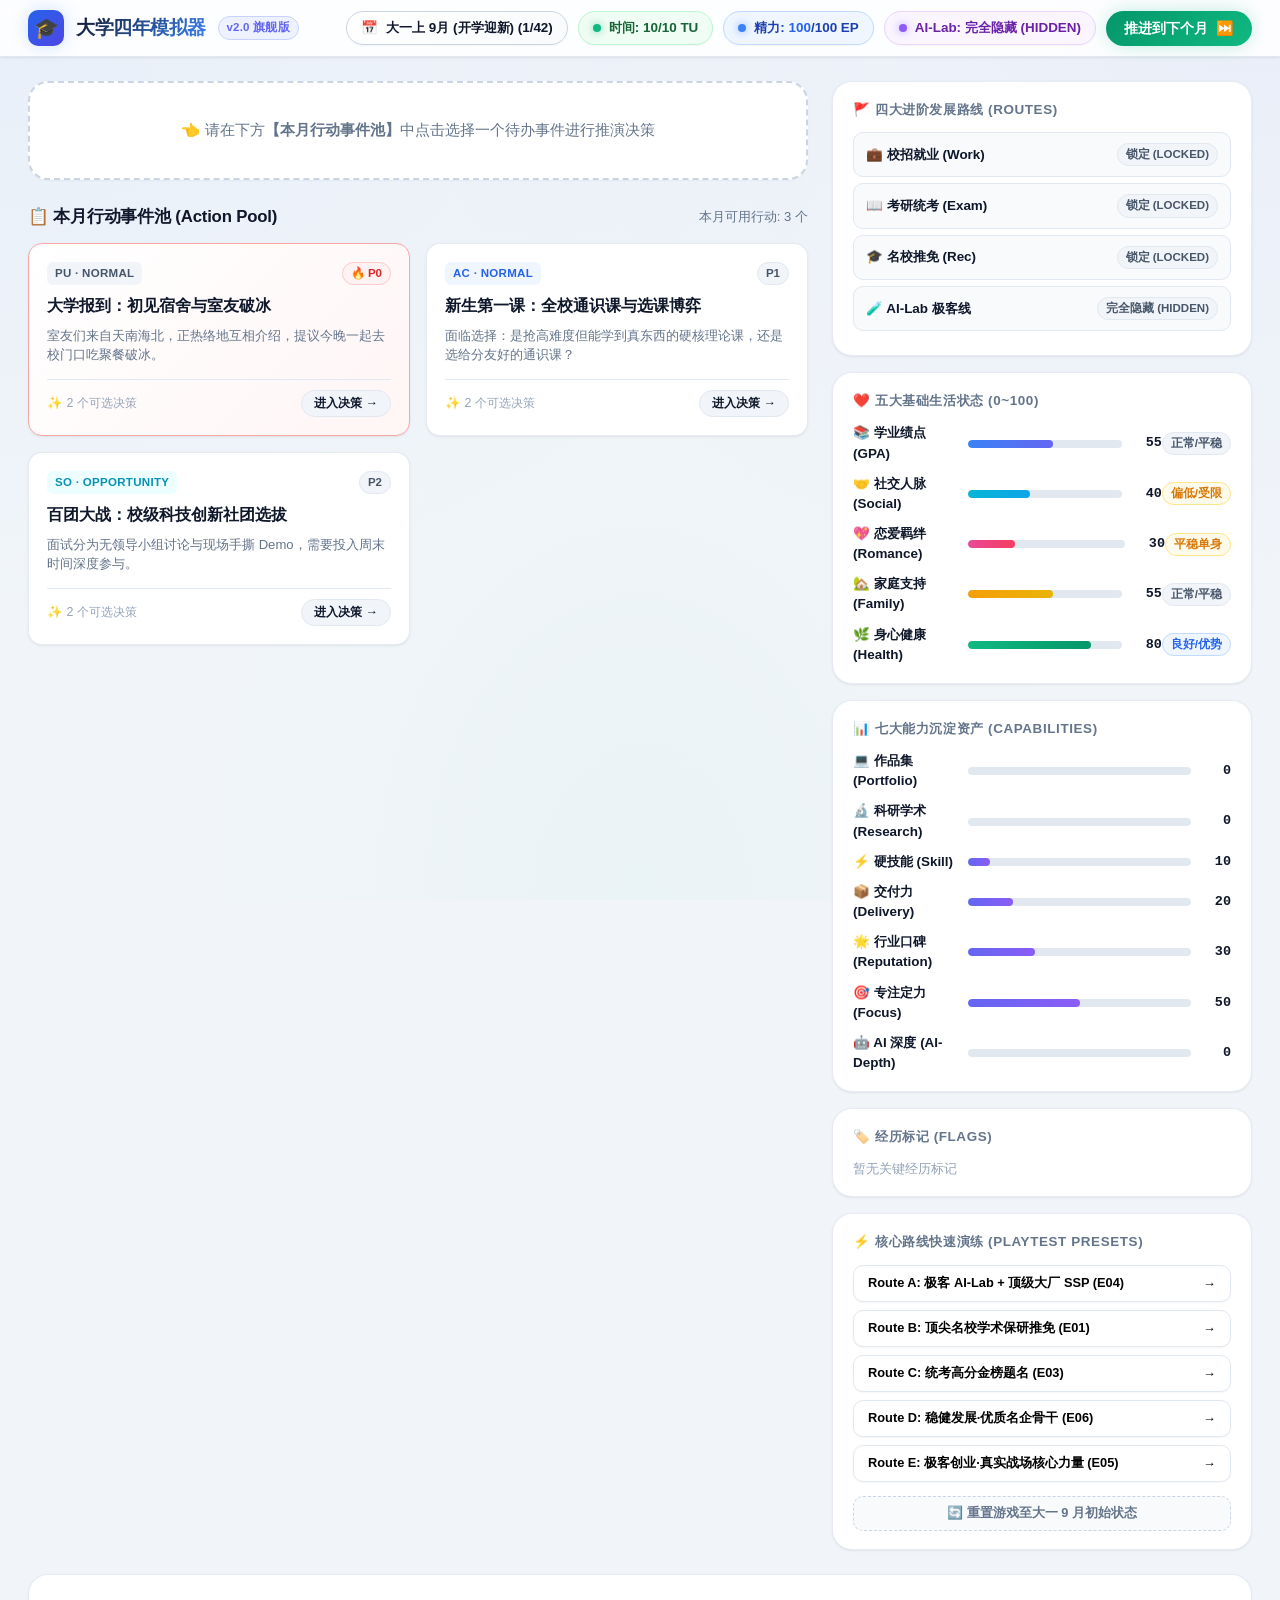
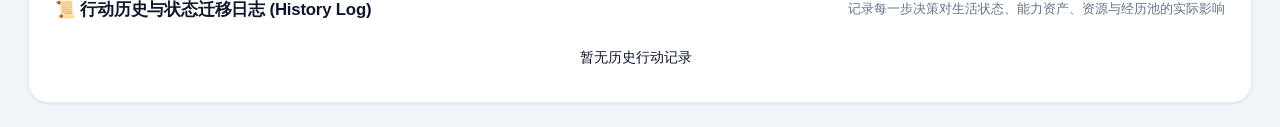
==== university-simulator-demo/index.html @ 3c264341 "feat: complete university simulator v2.0 with design specs and interactive demo" ====
<!DOCTYPE html>
<html lang="zh-CN">
<head>
  <meta charset="UTF-8">
  <meta name="viewport" content="width=device-width, initial-scale=1.0">
  <title>大学四年模拟器 v2.0 - 46个月全时段决策与人生模拟系统</title>
  <meta name="description" content="大学四年模拟器 v2.0 全系统旗舰版，涵盖46个月推进、五大生活状态、七大能力资产、双资源模型、三大主路线、AI-Lab隐藏极客战场与毕业简历收口">
  <link rel="stylesheet" href="css/style.css">
</head>
<body>
  <!-- 顶部状态栏 -->
  <header class="top-header">
    <div class="header-brand">
      <div class="brand-icon-wrap">🎓</div>
      <div>
        <h1 class="brand-title">大学四年模拟器</h1>
      </div>
      <span class="brand-badge">v2.0 旗舰版</span>
    </div>
    <div class="header-status">
      <div class="status-chip chip-time" id="header-year">
        <span>📅</span>
        <span id="header-year-text">大一上 9月 (1/42)</span>
      </div>
      <div class="status-chip chip-tu" id="header-tu">
        <span class="chip-dot green"></span>
        <span id="header-tu-text">时间: 10/10 TU</span>
      </div>
      <div class="status-chip chip-ep" id="header-ep">
        <span class="chip-dot blue"></span>
        <span id="header-ep-text">精力: 100/100 EP</span>
      </div>
      <div class="status-chip chip-ailab" id="header-stage">
        <span class="chip-dot purple"></span>
        <span id="header-stage-text">AI-Lab: 完全隐藏</span>
      </div>
      <button class="btn-next-month" id="btn-next-month" title="结算本月并推进到下一个月份">
        <span>推进到下个月</span>
        <span>⏭️</span>
      </button>
    </div>
  </header>

  <!-- 主界面栅格布局 -->
  <main class="main-layout">
    <!-- 左侧游戏核心区 -->
    <section class="game-panel">
      <!-- 当前选中的事件详情与分支决策卡 (Hero Active Event) -->
      <div id="active-event-section">
        <!-- 动态渲染选中事件与选项 -->
      </div>

      <!-- 可选行动事件池 (Available Events Pool) -->
      <div>
        <div class="section-header">
          <div class="section-title">
            <span>📋 本月行动事件池 (Action Pool)</span>
          </div>
          <div class="section-sub" id="available-count">本月可用行动: 0 个</div>
        </div>
        <div class="event-pool-grid" id="event-pool-grid">
          <!-- 动态渲染可选事件卡片 -->
        </div>
      </div>
    </section>

    <!-- 右侧状态监控面板 -->
    <aside class="debug-panel">
      <!-- 四大进阶路线状态卡 -->
      <div class="debug-card">
        <div class="debug-card-title">
          <span>🚩 四大进阶发展路线 (Routes)</span>
        </div>
        <div id="debug-routes-grid">
          <!-- 动态渲染工作/考研/保研/AI-Lab 路线状态 -->
        </div>
      </div>

      <!-- 五大基础生活状态 -->
      <div class="debug-card">
        <div class="debug-card-title">
          <span>❤️ 五大基础生活状态 (0~100)</span>
        </div>
        <div class="variable-grid" id="debug-basic-states-grid">
          <!-- 动态展示 Academic, Social, Romance, Family, Health -->
        </div>
      </div>

      <!-- 七大能力沉淀资产 -->
      <div class="debug-card">
        <div class="debug-card-title">
          <span>📊 七大能力沉淀资产 (Capabilities)</span>
        </div>
        <div class="variable-grid" id="debug-cap-grid">
          <!-- 动态展示 Portfolio, Research, Skill, Delivery, Reputation, Focus, AI_Depth -->
        </div>
      </div>

      <!-- 关键经历标记 -->
      <div class="debug-card">
        <div class="debug-card-title">
          <span>🏷️ 经历标记 (Flags)</span>
        </div>
        <div class="tags-wrap" id="debug-tags-wrap">
          <!-- 动态展示 Flags -->
        </div>
      </div>

      <!-- 快速预设演练按钮 -->
      <div class="debug-card">
        <div class="debug-card-title">
          <span>⚡ 核心路线快速演练 (Playtest Presets)</span>
        </div>
        <div class="preset-btn-group">
          <button class="btn-preset" id="btn-route-a">
            <span>Route A: 极客 AI-Lab + 顶级大厂 SSP (E04)</span>
            <span>&rarr;</span>
          </button>
          <button class="btn-preset" id="btn-route-b">
            <span>Route B: 顶尖名校学术保研推免 (E01)</span>
            <span>&rarr;</span>
          </button>
          <button class="btn-preset" id="btn-route-c">
            <span>Route C: 统考高分金榜题名 (E03)</span>
            <span>&rarr;</span>
          </button>
          <button class="btn-preset" id="btn-route-d">
            <span>Route D: 稳健发展·优质名企骨干 (E06)</span>
            <span>&rarr;</span>
          </button>
          <button class="btn-preset" id="btn-route-e">
            <span>Route E: 极客创业·真实战场核心力量 (E05)</span>
            <span>&rarr;</span>
          </button>
          <button class="btn-reset" id="btn-reset-game">🔄 重置游戏至大一 9 月初始状态</button>
        </div>
      </div>
    </aside>

    <!-- 底部全流程行动历史记录 (History Log) -->
    <section class="history-section">
      <div class="section-header">
        <div class="section-title">
          <span>📜 行动历史与状态迁移日志 (History Log)</span>
        </div>
        <div class="section-sub">记录每一步决策对生活状态、能力资产、资源与经历池的实际影响</div>
      </div>
      <div class="history-list" id="history-list">
        <!-- 动态渲染历史行动记录 -->
      </div>
    </section>
  </main>

  <!-- 毕业简历收口全屏弹窗 (Resume Modal) -->
  <div class="resume-modal-overlay" id="resume-modal-overlay" style="display: none;">
    <div class="resume-modal-card">
      <div class="resume-modal-top">
        <h2>🎓 大学四年个人成长总览与毕业简历</h2>
        <button class="btn-close-modal" id="btn-close-resume">&times;</button>
      </div>
      <div class="resume-modal-body" id="resume-modal-body">
        <!-- 动态渲染最终毕业简历与结局 -->
      </div>
    </div>
  </div>

  <!-- 脚本载入 -->
  <script src="js/state.js"></script>
  <script src="js/engine.js"></script>
  <script src="js/events_embed.js"></script>
  <script src="js/app.js"></script>
</body>
</html>
---- university-simulator-demo/css/style.css ----
/* ==========================================================================
   大学四年模拟器 v2.0 - 高颜值旗舰级样式表 (style.css)
   设计风格：现代毛玻璃质感 (Glassmorphism)、专业数据看板 (Data Dashboard)、
            沉浸式交互微动效、微渐变光晕与高对比度精细排版
   ========================================================================== */

:root {
  /* 主题色系 */
  --bg-page: #0f172a;
  --bg-body: #f1f5f9;
  --bg-surface: #ffffff;
  --bg-surface-elevated: #ffffff;
  --bg-card-subtle: #f8fafc;
  --bg-card-hover: #f1f5f9;

  /* 文字颜色 */
  --text-main: #0f172a;
  --text-body: #334155;
  --text-muted: #64748b;
  --text-light: #94a3b8;
  --text-inverse: #ffffff;

  /* 品牌与功能色 */
  --primary: #3b82f6;
  --primary-gradient: linear-gradient(135deg, #2563eb 0%, #4f46e5 100%);
  --primary-light: #eff6ff;
  --primary-border: #bfdbfe;

  --success: #10b981;
  --success-gradient: linear-gradient(135deg, #059669 0%, #10b981 100%);
  --success-light: #ecfdf5;
  --success-border: #a7f3d0;

  --warning: #f59e0b;
  --warning-gradient: linear-gradient(135deg, #d97706 0%, #f59e0b 100%);
  --warning-light: #fffbeb;
  --warning-border: #fde68a;

  --danger: #ef4444;
  --danger-gradient: linear-gradient(135deg, #dc2626 0%, #ef4444 100%);
  --danger-light: #fef2f2;
  --danger-border: #fecaca;

  --indigo: #6366f1;
  --indigo-gradient: linear-gradient(135deg, #4f46e5 0%, #7c3aed 100%);
  --indigo-light: #eef2ff;
  --indigo-border: #c7d2fe;

  --purple: #8b5cf6;
  --pink: #ec4899;
  --rose: #f43f5e;
  --teal: #14b8a6;
  --cyan: #06b6d4;

  /* 边框与阴影 */
  --border-subtle: #e2e8f0;
  --border-focus: #cbd5e1;
  --border-card: rgba(226, 232, 240, 0.8);

  --shadow-xs: 0 1px 2px 0 rgba(0, 0, 0, 0.04);
  --shadow-sm: 0 1px 3px 0 rgba(0, 0, 0, 0.06), 0 1px 2px -1px rgba(0, 0, 0, 0.06);
  --shadow-md: 0 4px 6px -1px rgba(0, 0, 0, 0.07), 0 2px 4px -2px rgba(0, 0, 0, 0.05);
  --shadow-lg: 0 10px 15px -3px rgba(0, 0, 0, 0.08), 0 4px 6px -4px rgba(0, 0, 0, 0.04);
  --shadow-xl: 0 20px 25px -5px rgba(0, 0, 0, 0.1), 0 8px 10px -6px rgba(0, 0, 0, 0.05);
  --shadow-glow-primary: 0 0 20px -3px rgba(59, 130, 246, 0.35);
  --shadow-glow-success: 0 0 20px -3px rgba(16, 185, 129, 0.35);

  --radius-xs: 4px;
  --radius-sm: 6px;
  --radius-md: 10px;
  --radius-lg: 14px;
  --radius-xl: 20px;
  --radius-full: 9999px;

  --font-family: -apple-system, BlinkMacSystemFont, "Segoe UI", Roboto, "PingFang SC", "Hiragino Sans GB", "Microsoft YaHei", "Noto Sans SC", sans-serif;
  --font-mono: ui-monospace, SFMono-Regular, Menlo, Monaco, Consolas, "Liberation Mono", "Courier New", monospace;
}

/* 全局重置 */
*, *::before, *::after {
  box-sizing: border-box;
  margin: 0;
  padding: 0;
}

body {
  font-family: var(--font-family);
  background-color: var(--bg-body);
  color: var(--text-main);
  line-height: 1.5;
  min-height: 100vh;
  display: flex;
  flex-direction: column;
  background-image: 
    radial-gradient(at 0% 0%, rgba(59, 130, 246, 0.05) 0px, transparent 50%),
    radial-gradient(at 100% 0%, rgba(99, 102, 241, 0.05) 0px, transparent 50%),
    radial-gradient(at 50% 100%, rgba(16, 185, 129, 0.03) 0px, transparent 50%);
  background-attachment: fixed;
  -webkit-font-smoothing: antialiased;
}

/* ================= 顶部导航状态栏 ================= */
.top-header {
  background: rgba(255, 255, 255, 0.88);
  backdrop-filter: blur(16px);
  -webkit-backdrop-filter: blur(16px);
  border-bottom: 1px solid var(--border-subtle);
  padding: 10px 28px;
  display: flex;
  justify-content: space-between;
  align-items: center;
  position: sticky;
  top: 0;
  z-index: 100;
  box-shadow: var(--shadow-sm);
  transition: all 0.2s ease;
}

.header-brand {
  display: flex;
  align-items: center;
  gap: 12px;
}

.brand-icon-wrap {
  width: 36px;
  height: 36px;
  border-radius: var(--radius-md);
  background: var(--primary-gradient);
  display: flex;
  align-items: center;
  justify-content: center;
  font-size: 1.25rem;
  box-shadow: var(--shadow-glow-primary);
}

.brand-title {
  font-size: 1.2rem;
  font-weight: 800;
  letter-spacing: -0.5px;
  background: linear-gradient(135deg, #0f172a 0%, #3b82f6 100%);
  -webkit-background-clip: text;
  -webkit-text-fill-color: transparent;
}

.brand-badge {
  font-size: 0.72rem;
  padding: 2px 8px;
  border-radius: var(--radius-full);
  background: var(--indigo-light);
  color: var(--indigo);
  font-weight: 700;
  border: 1px solid var(--indigo-border);
  letter-spacing: 0.2px;
}

.header-status {
  display: flex;
  align-items: center;
  gap: 10px;
  flex-wrap: wrap;
}

.status-chip {
  display: flex;
  align-items: center;
  gap: 8px;
  padding: 6px 14px;
  background: var(--bg-surface);
  border-radius: var(--radius-full);
  font-size: 0.84rem;
  font-weight: 600;
  border: 1px solid var(--border-subtle);
  box-shadow: var(--shadow-xs);
  transition: all 0.2s ease;
}

.status-chip:hover {
  border-color: var(--border-focus);
  transform: translateY(-1px);
}

.status-chip.chip-time {
  background: linear-gradient(135deg, #ffffff 0%, #f8fafc 100%);
  border-color: #cbd5e1;
}

.status-chip.chip-tu {
  background: #f0fdf4;
  border-color: #bbf7d0;
  color: #166534;
}

.status-chip.chip-ep {
  background: #eff6ff;
  border-color: #bfdbfe;
  color: #1e40af;
}

.status-chip.chip-ailab {
  background: #faf5ff;
  border-color: #e9d5ff;
  color: #6b21a8;
}

.chip-dot {
  width: 8px;
  height: 8px;
  border-radius: 50%;
  background-color: var(--primary);
  display: inline-block;
}
.chip-dot.green { background-color: var(--success); box-shadow: 0 0 8px rgba(16, 185, 129, 0.6); }
.chip-dot.blue { background-color: var(--primary); box-shadow: 0 0 8px rgba(59, 130, 246, 0.6); }
.chip-dot.purple { background-color: var(--purple); box-shadow: 0 0 8px rgba(139, 92, 246, 0.6); }

/* 下个月推进主按钮 */
.btn-next-month {
  background: var(--success-gradient);
  color: var(--text-inverse);
  border: none;
  padding: 8px 18px;
  border-radius: var(--radius-full);
  font-size: 0.88rem;
  font-weight: 700;
  cursor: pointer;
  display: flex;
  align-items: center;
  gap: 8px;
  box-shadow: var(--shadow-glow-success);
  transition: all 0.2s cubic-bezier(0.4, 0, 0.2, 1);
}

.btn-next-month:hover {
  transform: translateY(-2px) scale(1.02);
  box-shadow: 0 0 25px -2px rgba(16, 185, 129, 0.5);
}

.btn-next-month:active {
  transform: translateY(0) scale(0.98);
}

/* ================= 主布局栅格 ================= */
.main-layout {
  display: grid;
  grid-template-columns: 1fr 420px;
  gap: 24px;
  padding: 24px 28px;
  flex: 1;
  max-width: 1680px;
  margin: 0 auto;
  width: 100%;
}

/* 左侧游戏主操作区 */
.game-panel {
  display: flex;
  flex-direction: column;
  gap: 24px;
}

.section-header {
  display: flex;
  justify-content: space-between;
  align-items: center;
  margin-bottom: 14px;
}

.section-title {
  font-size: 1.05rem;
  font-weight: 800;
  color: var(--text-main);
  display: flex;
  align-items: center;
  gap: 8px;
  letter-spacing: -0.2px;
}

.section-sub {
  font-size: 0.82rem;
  color: var(--text-muted);
  font-weight: 500;
}

/* ================= 当前选中决策卡 (Hero Active Event) ================= */
.active-event-container {
  background: var(--bg-surface);
  border: 2px solid #3b82f6;
  border-radius: var(--radius-xl);
  padding: 24px;
  box-shadow: var(--shadow-lg), var(--shadow-glow-primary);
  position: relative;
  overflow: hidden;
  animation: fadeInScale 0.25s ease-out;
}

@keyframes fadeInScale {
  from { opacity: 0; transform: scale(0.98); }
  to { opacity: 1; transform: scale(1); }
}

.active-event-container::before {
  content: "";
  position: absolute;
  top: 0;
  left: 0;
  right: 0;
  height: 4px;
  background: var(--primary-gradient);
}

.active-event-header {
  border-bottom: 1px solid var(--border-subtle);
  padding-bottom: 14px;
  margin-bottom: 16px;
  display: flex;
  justify-content: space-between;
  align-items: center;
}

.active-event-title {
  font-size: 1.25rem;
  font-weight: 800;
  color: var(--text-main);
  line-height: 1.3;
}

.active-event-text {
  font-size: 0.92rem;
  line-height: 1.7;
  color: var(--text-body);
  margin-bottom: 22px;
  background: linear-gradient(135deg, #f8fafc 0%, #f1f5f9 100%);
  padding: 18px 20px;
  border-radius: var(--radius-lg);
  border: 1px solid var(--border-subtle);
  border-left: 4px solid var(--primary);
}

.active-event-placeholder {
  background: var(--bg-surface);
  border: 2px dashed #cbd5e1;
  border-radius: var(--radius-xl);
  padding: 36px 24px;
  text-align: center;
  color: var(--text-muted);
  font-size: 0.95rem;
  box-shadow: var(--shadow-xs);
}

/* 选项列表 */
.choices-list {
  display: flex;
  flex-direction: column;
  gap: 12px;
}

.choice-item {
  border: 1px solid var(--border-subtle);
  background: var(--bg-surface);
  border-radius: var(--radius-lg);
  padding: 16px 18px;
  display: flex;
  align-items: flex-start;
  gap: 14px;
  cursor: pointer;
  transition: all 0.2s cubic-bezier(0.4, 0, 0.2, 1);
  position: relative;
}

.choice-item:hover:not(.disabled) {
  background: #f8fafc;
  border-color: #3b82f6;
  transform: translateY(-2px);
  box-shadow: var(--shadow-md), 0 0 15px -3px rgba(59, 130, 246, 0.15);
}

.choice-item.disabled {
  opacity: 0.55;
  cursor: not-allowed;
  background: #f8fafc;
  border-style: dashed;
}

.choice-key {
  display: flex;
  align-items: center;
  justify-content: center;
  width: 32px;
  height: 32px;
  border-radius: var(--radius-md);
  background: #f1f5f9;
  font-weight: 800;
  font-size: 0.85rem;
  color: #475569;
  flex-shrink: 0;
  border: 1px solid #e2e8f0;
  transition: all 0.2s;
}

.choice-item:hover:not(.disabled) .choice-key {
  background: var(--primary-gradient);
  color: #ffffff;
  border-color: transparent;
  box-shadow: 0 2px 6px rgba(37, 99, 235, 0.4);
}

.choice-content {
  flex: 1;
}

.choice-text {
  font-size: 0.96rem;
  font-weight: 700;
  color: var(--text-main);
  margin-bottom: 6px;
  line-height: 1.4;
}

.choice-cost-bar {
  display: flex;
  gap: 8px;
  align-items: center;
  flex-wrap: wrap;
}

.cost-pill {
  background: #f1f5f9;
  border: 1px solid #e2e8f0;
  padding: 3px 8px;
  border-radius: var(--radius-sm);
  color: #475569;
  font-size: 0.76rem;
  font-weight: 700;
}

/* ================= 可选行动事件池 ================= */
.event-pool-grid {
  display: grid;
  grid-template-columns: repeat(auto-fill, minmax(290px, 1fr));
  gap: 16px;
}

.event-card {
  background: var(--bg-surface);
  border: 1px solid var(--border-card);
  border-radius: var(--radius-lg);
  padding: 18px;
  display: flex;
  flex-direction: column;
  justify-content: space-between;
  cursor: pointer;
  transition: all 0.2s cubic-bezier(0.4, 0, 0.2, 1);
  position: relative;
  box-shadow: var(--shadow-sm);
}

.event-card:hover {
  transform: translateY(-3px);
  border-color: #93c5fd;
  box-shadow: var(--shadow-lg), 0 0 15px -3px rgba(59, 130, 246, 0.15);
}

.event-card.selected {
  border-color: #3b82f6;
  background: #f0f7ff;
  box-shadow: var(--shadow-md), 0 0 15px -3px rgba(59, 130, 246, 0.25);
}

.event-card.deadline-urgent {
  border-color: #fca5a5;
  background: linear-gradient(135deg, #ffffff 0%, #fff5f5 100%);
  animation: pulseBorder 2s infinite;
}

@keyframes pulseBorder {
  0%, 100% { border-color: #fca5a5; }
  50% { border-color: #ef4444; box-shadow: 0 0 12px rgba(239, 68, 68, 0.2); }
}

.event-card-header {
  display: flex;
  justify-content: space-between;
  align-items: center;
  margin-bottom: 10px;
}

.event-set-tag {
  font-size: 0.72rem;
  padding: 3px 8px;
  border-radius: var(--radius-sm);
  background: #f1f5f9;
  color: #475569;
  font-weight: 700;
  letter-spacing: 0.3px;
}

.event-set-tag.ac { background: #eff6ff; color: #2563eb; }
.event-set-tag.so { background: #ecfeff; color: #0891b2; }
.event-set-tag.ro { background: #fdf2f8; color: #db2777; }
.event-set-tag.fa { background: #fffbeb; color: #d97706; }
.event-set-tag.he { background: #ecfdf5; color: #059669; }
.event-set-tag.ai { background: #faf5ff; color: #7c3aed; }
.event-set-tag.wk { background: #f0fdf4; color: #16a34a; }
.event-set-tag.ge { background: #fef2f2; color: #dc2626; }
.event-set-tag.re { background: #f5f3ff; color: #6d28d9; }

.event-title {
  font-size: 1rem;
  font-weight: 800;
  color: var(--text-main);
  margin-bottom: 8px;
  line-height: 1.4;
}

.event-excerpt {
  font-size: 0.82rem;
  color: var(--text-muted);
  line-height: 1.5;
  margin-bottom: 14px;
  display: -webkit-box;
  -webkit-line-clamp: 2;
  -webkit-box-orient: vertical;
  overflow: hidden;
}

.event-card-footer {
  display: flex;
  justify-content: space-between;
  align-items: center;
  font-size: 0.78rem;
  color: var(--text-light);
  border-top: 1px solid var(--border-subtle);
  padding-top: 10px;
}

.btn-select-event {
  background: #f1f5f9;
  border: 1px solid var(--border-subtle);
  padding: 4px 12px;
  border-radius: var(--radius-full);
  font-size: 0.78rem;
  font-weight: 700;
  color: var(--text-main);
  cursor: pointer;
  transition: all 0.15s;
}

.event-card:hover .btn-select-event,
.event-card.selected .btn-select-event {
  background: var(--primary-gradient);
  color: #fff;
  border-color: transparent;
}

/* ================= 右侧监控看板 ================= */
.debug-panel {
  display: flex;
  flex-direction: column;
  gap: 16px;
}

.debug-card {
  background: var(--bg-surface);
  border: 1px solid var(--border-card);
  border-radius: var(--radius-xl);
  padding: 18px 20px;
  box-shadow: var(--shadow-sm);
  transition: all 0.2s ease;
}

.debug-card:hover {
  box-shadow: var(--shadow-md);
}

.debug-card-title {
  font-size: 0.84rem;
  font-weight: 800;
  text-transform: uppercase;
  letter-spacing: 0.6px;
  color: var(--text-muted);
  margin-bottom: 12px;
  display: flex;
  justify-content: space-between;
  align-items: center;
}

/* 变量行 */
.variable-grid {
  display: grid;
  grid-template-columns: 1fr;
  gap: 10px;
}

.variable-row {
  display: flex;
  align-items: center;
  justify-content: space-between;
  font-size: 0.84rem;
}

.variable-name {
  font-weight: 700;
  color: var(--text-main);
  width: 105px;
  flex-shrink: 0;
}

.variable-bar-container {
  flex: 1;
  height: 8px;
  background: #e2e8f0;
  border-radius: var(--radius-full);
  margin: 0 10px;
  overflow: hidden;
  position: relative;
}

.variable-bar-fill {
  height: 100%;
  border-radius: var(--radius-full);
  transition: width 0.4s cubic-bezier(0.4, 0, 0.2, 1), background-color 0.3s;
}

.variable-val {
  font-weight: 800;
  font-family: var(--font-mono);
  width: 30px;
  text-align: right;
  color: var(--text-main);
  flex-shrink: 0;
}

/* 路线状态条目 */
.route-status-item {
  display: flex;
  justify-content: space-between;
  align-items: center;
  padding: 10px 12px;
  border-radius: var(--radius-md);
  background: #f8fafc;
  margin-bottom: 6px;
  font-size: 0.84rem;
  border: 1px solid var(--border-subtle);
  transition: all 0.15s;
}

.route-status-item.active-primary {
  background: linear-gradient(135deg, #ecfdf5 0%, #f0fdf4 100%);
  border-color: #86efac;
  box-shadow: 0 0 12px -2px rgba(16, 185, 129, 0.25);
}

.route-name {
  font-weight: 700;
  color: var(--text-main);
}

/* 经历标记 */
.tags-wrap {
  display: flex;
  flex-wrap: wrap;
  gap: 6px;
}

.tag-badge {
  font-size: 0.72rem;
  padding: 3px 8px;
  border-radius: var(--radius-full);
  background: #eef2ff;
  color: #4338ca;
  border: 1px solid #c7d2fe;
  font-family: var(--font-mono);
  font-weight: 600;
}

/* 预设演练按钮组 */
.preset-btn-group {
  display: flex;
  flex-direction: column;
  gap: 8px;
}

.btn-preset {
  background: #ffffff;
  border: 1px solid var(--border-subtle);
  border-radius: var(--radius-md);
  padding: 9px 14px;
  font-size: 0.8rem;
  font-weight: 700;
  text-align: left;
  cursor: pointer;
  transition: all 0.15s cubic-bezier(0.4, 0, 0.2, 1);
  display: flex;
  justify-content: space-between;
  align-items: center;
  box-shadow: var(--shadow-xs);
}

.btn-preset:hover {
  background: #f8fafc;
  border-color: #3b82f6;
  transform: translateX(3px);
  color: #2563eb;
}

.btn-reset {
  margin-top: 6px;
  background: #f8fafc;
  border: 1px dashed #cbd5e1;
  border-radius: var(--radius-md);
  padding: 8px 12px;
  font-size: 0.8rem;
  font-weight: 700;
  text-align: center;
  cursor: pointer;
  color: var(--text-muted);
  transition: all 0.15s;
}

.btn-reset:hover {
  background: #fef2f2;
  border-color: #fca5a5;
  color: var(--danger);
}

/* 通用徽章体系 */
.badge {
  font-size: 0.72rem;
  padding: 2px 8px;
  border-radius: var(--radius-full);
  font-weight: 700;
  display: inline-flex;
  align-items: center;
  gap: 4px;
}

.badge-primary { background: #eff6ff; color: #2563eb; border: 1px solid #bfdbfe; }
.badge-success { background: #ecfdf5; color: #059669; border: 1px solid #a7f3d0; }
.badge-warning { background: #fffbeb; color: #d97706; border: 1px solid #fde68a; }
.badge-danger  { background: #fef2f2; color: #dc2626; border: 1px solid #fecaca; }
.badge-neutral { background: #f1f5f9; color: #475569; border: 1px solid #e2e8f0; }

/* ================= 底部行动历史日志 ================= */
.history-section {
  grid-column: 1 / -1;
  background: var(--bg-surface);
  border: 1px solid var(--border-card);
  border-radius: var(--radius-xl);
  padding: 22px 26px;
  box-shadow: var(--shadow-sm);
}

.history-list {
  display: flex;
  flex-direction: column;
  gap: 10px;
  max-height: 280px;
  overflow-y: auto;
  padding-right: 8px;
}

.history-list::-webkit-scrollbar {
  width: 6px;
}
.history-list::-webkit-scrollbar-track {
  background: #f1f5f9;
  border-radius: 3px;
}
.history-list::-webkit-scrollbar-thumb {
  background: #cbd5e1;
  border-radius: 3px;
}

.history-item {
  padding: 12px 16px;
  background: #f8fafc;
  border-radius: var(--radius-lg);
  font-size: 0.84rem;
  border: 1px solid var(--border-subtle);
  border-left: 4px solid var(--primary);
  transition: all 0.15s;
}

.history-item:hover {
  background: #ffffff;
  box-shadow: var(--shadow-sm);
}

.history-item.system {
  border-left-color: var(--warning);
  background: #fffbeb;
}

.history-item-header {
  display: flex;
  justify-content: space-between;
  font-weight: 800;
  margin-bottom: 4px;
  color: var(--text-main);
}

.history-tags {
  display: flex;
  flex-wrap: wrap;
  gap: 6px;
  margin-top: 6px;
}

.delta-badge {
  font-size: 0.72rem;
  padding: 2px 7px;
  border-radius: var(--radius-sm);
  font-weight: 800;
  font-family: var(--font-mono);
}
.delta-badge.pos { background: #ecfdf5; color: #059669; border: 1px solid #a7f3d0; }
.delta-badge.neg { background: #fef2f2; color: #dc2626; border: 1px solid #fecaca; }

/* ================= 毕业简历全屏弹窗 ================= */
.resume-modal-overlay {
  position: fixed;
  top: 0; left: 0; right: 0; bottom: 0;
  background: rgba(15, 23, 42, 0.75);
  backdrop-filter: blur(12px);
  -webkit-backdrop-filter: blur(12px);
  display: flex;
  align-items: center;
  justify-content: center;
  z-index: 300;
  padding: 24px;
  animation: fadeIn 0.2s ease-out;
}

@keyframes fadeIn {
  from { opacity: 0; }
  to { opacity: 1; }
}

.resume-modal-card {
  background: #ffffff;
  border-radius: var(--radius-xl);
  width: 100%;
  max-width: 820px;
  max-height: 92vh;
  display: flex;
  flex-direction: column;
  box-shadow: var(--shadow-xl), 0 0 50px rgba(0, 0, 0, 0.3);
  overflow: hidden;
  animation: modalSlideUp 0.3s cubic-bezier(0.34, 1.56, 0.64, 1);
}

@keyframes modalSlideUp {
  from { opacity: 0; transform: translateY(30px) scale(0.95); }
  to { opacity: 1; transform: translateY(0) scale(1); }
}

.resume-modal-top {
  background: var(--primary-gradient);
  color: #ffffff;
  padding: 16px 24px;
  display: flex;
  justify-content: space-between;
  align-items: center;
}

.resume-modal-top h2 {
  font-size: 1.15rem;
  font-weight: 800;
  letter-spacing: -0.2px;
}

.btn-close-modal {
  background: rgba(255, 255, 255, 0.2);
  border: none;
  color: #fff;
  width: 32px;
  height: 32px;
  border-radius: 50%;
  font-size: 1.4rem;
  display: flex;
  align-items: center;
  justify-content: center;
  cursor: pointer;
  transition: all 0.15s;
}

.btn-close-modal:hover {
  background: rgba(255, 255, 255, 0.35);
  transform: rotate(90deg);
}

.resume-modal-body {
  padding: 24px 28px;
  overflow-y: auto;
}

.resume-header {
  display: flex;
  gap: 20px;
  align-items: center;
  border-bottom: 2px solid var(--border-subtle);
  padding-bottom: 20px;
  margin-bottom: 20px;
}

.resume-avatar {
  font-size: 3rem;
  width: 64px;
  height: 64px;
  border-radius: var(--radius-lg);
  background: #eff6ff;
  display: flex;
  align-items: center;
  justify-content: center;
  border: 1px solid #bfdbfe;
}

.resume-main-info h2 {
  font-size: 1.35rem;
  font-weight: 800;
  margin-bottom: 4px;
}

.resume-main-info p {
  font-size: 0.88rem;
  color: var(--text-muted);
}

.resume-ending-badge {
  margin-left: auto;
  text-align: right;
}

.ending-rank {
  display: inline-block;
  background: linear-gradient(135deg, #f59e0b 0%, #d97706 100%);
  color: #ffffff;
  padding: 3px 10px;
  border-radius: var(--radius-sm);
  font-size: 0.9rem;
  font-weight: 900;
  box-shadow: 0 2px 8px rgba(217, 119, 6, 0.4);
}

.ending-name {
  display: block;
  font-size: 1.05rem;
  font-weight: 800;
  color: var(--text-main);
  margin-top: 4px;
}

.resume-ending-banner {
  background: linear-gradient(135deg, #eff6ff 0%, #e0e7ff 100%);
  border: 1px solid #bfdbfe;
  padding: 16px 20px;
  border-radius: var(--radius-lg);
  margin-bottom: 20px;
  box-shadow: var(--shadow-sm);
}

.resume-ending-banner h4 {
  color: #1e40af;
  font-size: 1.05rem;
  font-weight: 800;
  margin-bottom: 4px;
}

.resume-ending-banner p {
  font-size: 0.88rem;
  color: #334155;
  line-height: 1.6;
}

.resume-section-title {
  font-size: 1rem;
  font-weight: 800;
  color: var(--text-main);
  margin-bottom: 10px;
  border-left: 4px solid #3b82f6;
  padding-left: 10px;
}

.resume-entries-list {
  display: flex;
  flex-direction: column;
  gap: 10px;
}

.resume-entry-card {
  background: #f8fafc;
  border: 1px solid var(--border-subtle);
  border-radius: var(--radius-lg);
  padding: 12px 16px;
  transition: all 0.15s;
}

.resume-entry-card:hover {
  background: #ffffff;
  border-color: #cbd5e1;
  box-shadow: var(--shadow-sm);
}

.entry-header {
  display: flex;
  justify-content: space-between;
  align-items: center;
  margin-bottom: 4px;
}

.entry-title {
  font-weight: 800;
  font-size: 0.94rem;
  color: var(--text-main);
}

.entry-desc {
  font-size: 0.84rem;
  color: #475569;
  line-height: 1.5;
}

.resume-cap-summary {
  display: grid;
  grid-template-columns: repeat(auto-fill, minmax(140px, 1fr));
  gap: 10px;
  font-size: 0.84rem;
  background: #f8fafc;
  padding: 14px 18px;
  border-radius: var(--radius-lg);
  border: 1px solid var(--border-subtle);
}

/* 响应式适配 */
@media (max-width: 1080px) {
  .main-layout {
    grid-template-columns: 1fr;
  }
}
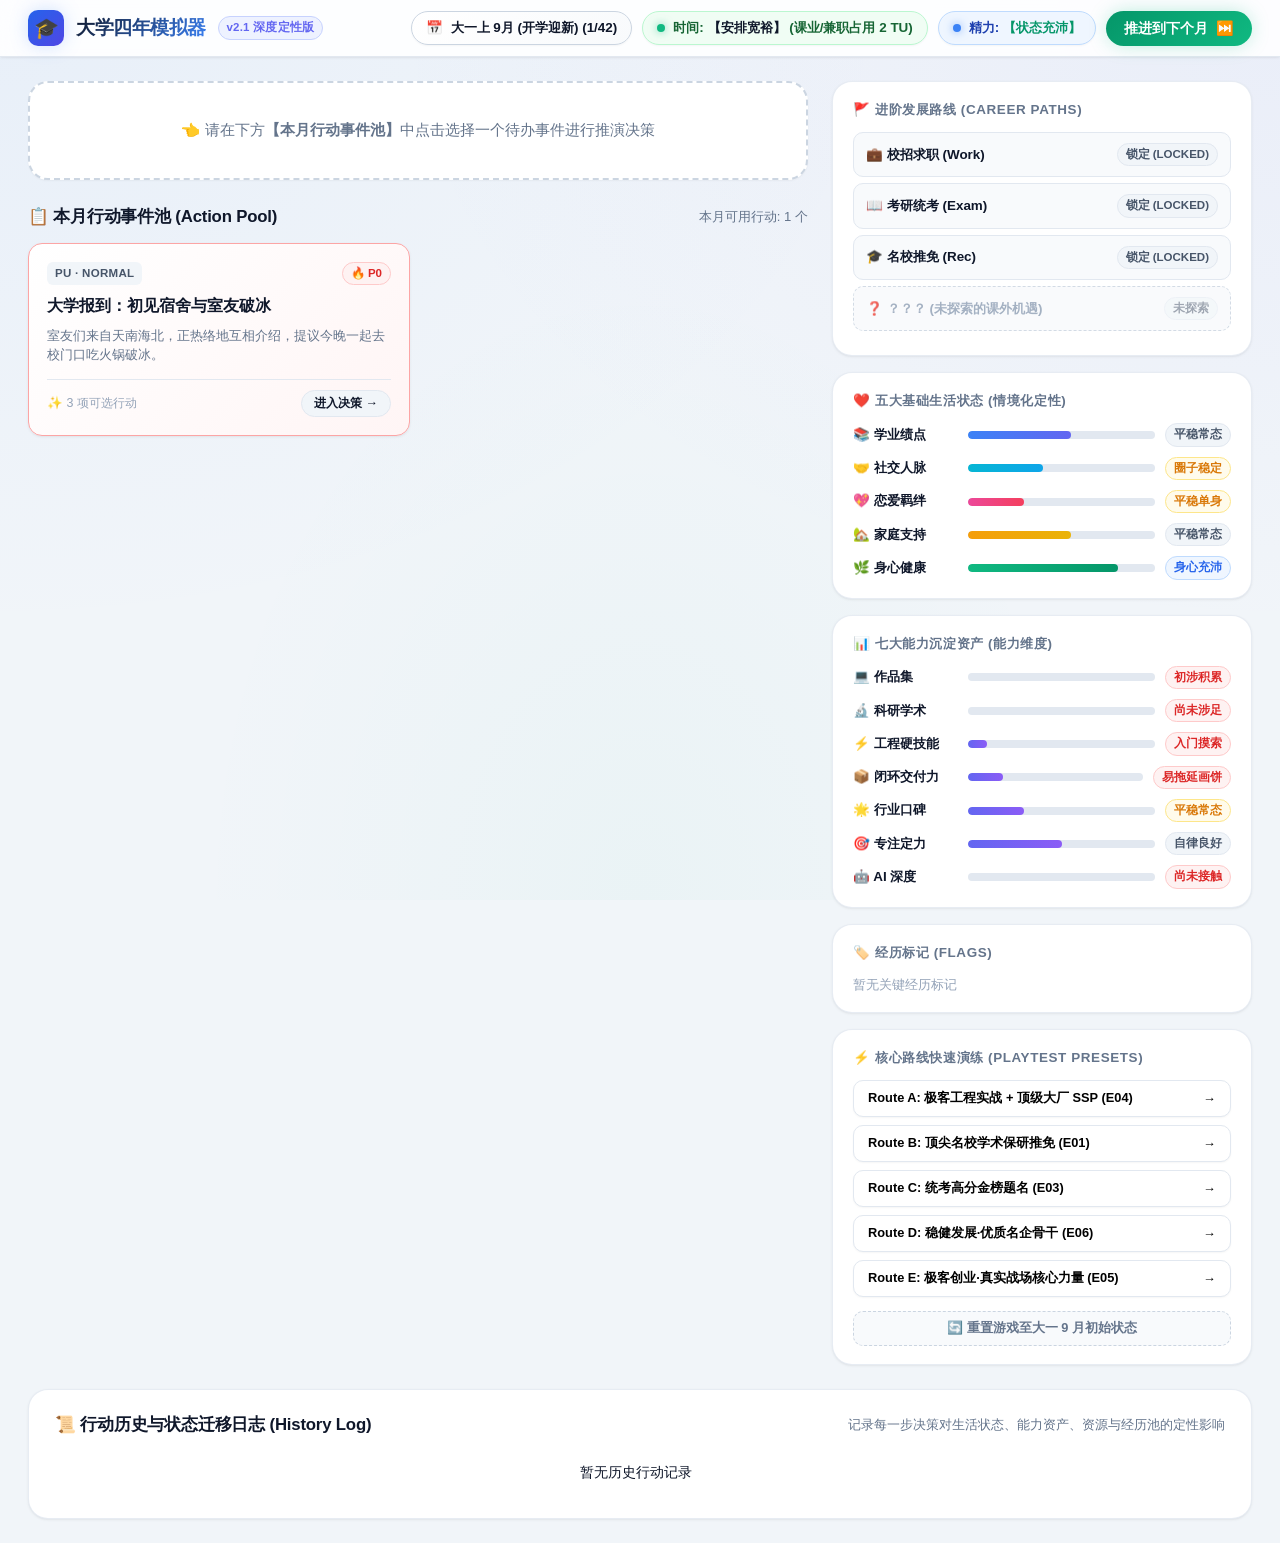
==== commit 512770dc: "feat(v2.1): complete v2.1 overhaul with qualitative choices, strict numerical balance, Chinese Paren" ====
--- a/university-simulator-demo/index.html
+++ b/university-simulator-demo/index.html
@@ -15,7 +15,7 @@
       <div>
         <h1 class="brand-title">大学四年模拟器</h1>
       </div>
-      <span class="brand-badge">v2.0 旗舰版</span>
+      <span class="brand-badge">v2.1 深度定性版</span>
     </div>
     <div class="header-status">
       <div class="status-chip chip-time" id="header-year">
@@ -24,15 +24,15 @@
       </div>
       <div class="status-chip chip-tu" id="header-tu">
         <span class="chip-dot green"></span>
-        <span id="header-tu-text">时间: 10/10 TU</span>
+        <span id="header-tu-text">时间: 【安排宽裕】</span>
       </div>
       <div class="status-chip chip-ep" id="header-ep">
         <span class="chip-dot blue"></span>
-        <span id="header-ep-text">精力: 100/100 EP</span>
+        <span id="header-ep-text">精力: 【状态充沛】</span>
       </div>
-      <div class="status-chip chip-ailab" id="header-stage">
+      <div class="status-chip chip-ailab" id="header-stage" style="display: none;">
         <span class="chip-dot purple"></span>
-        <span id="header-stage-text">AI-Lab: 完全隐藏</span>
+        <span id="header-stage-text"></span>
       </div>
       <button class="btn-next-month" id="btn-next-month" title="结算本月并推进到下一个月份">
         <span>推进到下个月</span>
@@ -66,20 +66,20 @@
 
     <!-- 右侧状态监控面板 -->
     <aside class="debug-panel">
-      <!-- 四大进阶路线状态卡 -->
+      <!-- 进阶发展路线卡 -->
       <div class="debug-card">
         <div class="debug-card-title">
-          <span>🚩 四大进阶发展路线 (Routes)</span>
+          <span>🚩 进阶发展路线 (Career Paths)</span>
         </div>
         <div id="debug-routes-grid">
-          <!-- 动态渲染工作/考研/保研/AI-Lab 路线状态 -->
+          <!-- 动态渲染三大常规主路线与隐藏极客机遇 -->
         </div>
       </div>
 
       <!-- 五大基础生活状态 -->
       <div class="debug-card">
         <div class="debug-card-title">
-          <span>❤️ 五大基础生活状态 (0~100)</span>
+          <span>❤️ 五大基础生活状态 (情境化定性)</span>
         </div>
         <div class="variable-grid" id="debug-basic-states-grid">
           <!-- 动态展示 Academic, Social, Romance, Family, Health -->
@@ -89,7 +89,7 @@
       <!-- 七大能力沉淀资产 -->
       <div class="debug-card">
         <div class="debug-card-title">
-          <span>📊 七大能力沉淀资产 (Capabilities)</span>
+          <span>📊 七大能力沉淀资产 (能力维度)</span>
         </div>
         <div class="variable-grid" id="debug-cap-grid">
           <!-- 动态展示 Portfolio, Research, Skill, Delivery, Reputation, Focus, AI_Depth -->
@@ -113,7 +113,7 @@
         </div>
         <div class="preset-btn-group">
           <button class="btn-preset" id="btn-route-a">
-            <span>Route A: 极客 AI-Lab + 顶级大厂 SSP (E04)</span>
+            <span>Route A: 极客工程实战 + 顶级大厂 SSP (E04)</span>
             <span>&rarr;</span>
           </button>
           <button class="btn-preset" id="btn-route-b">
@@ -143,7 +143,7 @@
         <div class="section-title">
           <span>📜 行动历史与状态迁移日志 (History Log)</span>
         </div>
-        <div class="section-sub">记录每一步决策对生活状态、能力资产、资源与经历池的实际影响</div>
+        <div class="section-sub">记录每一步决策对生活状态、能力资产、资源与经历池的定性影响</div>
       </div>
       <div class="history-list" id="history-list">
         <!-- 动态渲染历史行动记录 -->
@@ -155,12 +155,14 @@
   <div class="resume-modal-overlay" id="resume-modal-overlay" style="display: none;">
     <div class="resume-modal-card">
       <div class="resume-modal-top">
-        <h2>🎓 大学四年个人成长总览与毕业简历</h2>
+        <div class="resume-nav-tabs">
+          <button class="resume-tab-btn active" id="tab-btn-certificate">🎓 毕业去向荣誉证书</button>
+          <button class="resume-tab-btn" id="tab-btn-resume">📄 大赛级标准毕业简历</button>
+        </div>
         <button class="btn-close-modal" id="btn-close-resume">&times;</button>
       </div>
       <div class="resume-modal-body" id="resume-modal-body">
         <!-- 动态渲染最终毕业简历与结局 -->
-      </div>
     </div>
   </div>
 
--- a/university-simulator-demo/css/style.css
+++ b/university-simulator-demo/css/style.css
@@ -410,28 +410,93 @@
 }
 
 .choice-text {
-  font-size: 0.96rem;
+  font-size: 0.98rem;
+  font-weight: 800;
+  color: var(--text-main);
+  margin-bottom: 8px;
+  line-height: 1.45;
+}
+
+.choice-qualitative-bar {
+  display: flex;
+  flex-direction: column;
+  gap: 6px;
+  margin-top: 4px;
+}
+
+.load-badge {
+  display: inline-flex;
+  align-items: center;
+  gap: 6px;
+  font-size: 0.76rem;
+  font-weight: 800;
+  padding: 3px 10px;
+  border-radius: var(--radius-full);
+  width: fit-content;
+}
+
+.load-easy {
+  background: #ecfdf5;
+  color: #059669;
+  border: 1px solid #a7f3d0;
+}
+
+.load-normal {
+  background: #eff6ff;
+  color: #2563eb;
+  border: 1px solid #bfdbfe;
+}
+
+.load-hard {
+  background: #fffbeb;
+  color: #d97706;
+  border: 1px solid #fde68a;
+}
+
+.load-extreme {
+  background: #fef2f2;
+  color: #dc2626;
+  border: 1px solid #fecaca;
+  animation: pulseExtreme 2s infinite;
+}
+
+@keyframes pulseExtreme {
+  0%, 100% { box-shadow: 0 0 0 0 rgba(239, 68, 68, 0.3); }
+  50% { box-shadow: 0 0 8px 2px rgba(239, 68, 68, 0.3); }
+}
+
+.choice-hint-box {
+  background: #f8fafc;
+  border-left: 3px solid #cbd5e1;
+  padding: 6px 10px;
+  border-radius: 0 var(--radius-sm) var(--radius-sm) 0;
+  font-size: 0.82rem;
+  color: var(--text-body);
+  line-height: 1.5;
+}
+
+.choice-hint-intent {
   font-weight: 700;
-  color: var(--text-main);
-  margin-bottom: 6px;
-  line-height: 1.4;
-}
-
-.choice-cost-bar {
-  display: flex;
-  gap: 8px;
-  align-items: center;
-  flex-wrap: wrap;
-}
-
-.cost-pill {
-  background: #f1f5f9;
-  border: 1px solid #e2e8f0;
-  padding: 3px 8px;
+  color: #1e293b;
+}
+
+.choice-hint-tradeoff {
+  color: #64748b;
+  margin-top: 2px;
+}
+
+.choice-warning-banner {
+  display: flex;
+  align-items: center;
+  gap: 6px;
+  background: #fef2f2;
+  border: 1px solid #fecaca;
+  color: #dc2626;
+  font-size: 0.78rem;
+  font-weight: 700;
+  padding: 4px 8px;
   border-radius: var(--radius-sm);
-  color: #475569;
-  font-size: 0.76rem;
-  font-weight: 700;
+  margin-top: 4px;
 }
 
 /* ================= 可选行动事件池 ================= */
@@ -649,6 +714,17 @@
   background: linear-gradient(135deg, #ecfdf5 0%, #f0fdf4 100%);
   border-color: #86efac;
   box-shadow: 0 0 12px -2px rgba(16, 185, 129, 0.25);
+}
+
+.route-status-item.hidden-secret-route {
+  background: #f8fafc;
+  border: 1px dashed #cbd5e1;
+  opacity: 0.85;
+}
+
+.route-status-item.hidden-secret-route:hover {
+  border-color: #94a3b8;
+  background: #f1f5f9;
 }
 
 .route-name {
@@ -817,18 +893,18 @@
 .delta-badge.pos { background: #ecfdf5; color: #059669; border: 1px solid #a7f3d0; }
 .delta-badge.neg { background: #fef2f2; color: #dc2626; border: 1px solid #fecaca; }
 
-/* ================= 毕业简历全屏弹窗 ================= */
+/* ================= 毕业简历全屏弹窗与双视图体系 ================= */
 .resume-modal-overlay {
   position: fixed;
   top: 0; left: 0; right: 0; bottom: 0;
-  background: rgba(15, 23, 42, 0.75);
-  backdrop-filter: blur(12px);
-  -webkit-backdrop-filter: blur(12px);
+  background: rgba(15, 23, 42, 0.82);
+  backdrop-filter: blur(16px);
+  -webkit-backdrop-filter: blur(16px);
   display: flex;
   align-items: center;
   justify-content: center;
   z-index: 300;
-  padding: 24px;
+  padding: 20px;
   animation: fadeIn 0.2s ease-out;
 }
 
@@ -838,16 +914,17 @@
 }
 
 .resume-modal-card {
-  background: #ffffff;
+  background: #f8fafc;
   border-radius: var(--radius-xl);
   width: 100%;
-  max-width: 820px;
-  max-height: 92vh;
+  max-width: 920px;
+  max-height: 94vh;
   display: flex;
   flex-direction: column;
-  box-shadow: var(--shadow-xl), 0 0 50px rgba(0, 0, 0, 0.3);
+  box-shadow: var(--shadow-xl), 0 0 60px rgba(0, 0, 0, 0.45);
   overflow: hidden;
   animation: modalSlideUp 0.3s cubic-bezier(0.34, 1.56, 0.64, 1);
+  border: 1px solid rgba(255, 255, 255, 0.2);
 }
 
 @keyframes modalSlideUp {
@@ -856,28 +933,52 @@
 }
 
 .resume-modal-top {
+  background: linear-gradient(135deg, #1e293b 0%, #0f172a 100%);
+  color: #ffffff;
+  padding: 14px 24px;
+  display: flex;
+  justify-content: space-between;
+  align-items: center;
+  border-bottom: 1px solid #334155;
+}
+
+.resume-nav-tabs {
+  display: flex;
+  gap: 8px;
+}
+
+.resume-tab-btn {
+  background: rgba(255, 255, 255, 0.1);
+  border: 1px solid rgba(255, 255, 255, 0.15);
+  color: #94a3b8;
+  padding: 6px 16px;
+  border-radius: var(--radius-full);
+  font-size: 0.84rem;
+  font-weight: 700;
+  cursor: pointer;
+  transition: all 0.2s;
+}
+
+.resume-tab-btn:hover {
+  background: rgba(255, 255, 255, 0.2);
+  color: #ffffff;
+}
+
+.resume-tab-btn.active {
   background: var(--primary-gradient);
   color: #ffffff;
-  padding: 16px 24px;
-  display: flex;
-  justify-content: space-between;
-  align-items: center;
-}
-
-.resume-modal-top h2 {
-  font-size: 1.15rem;
-  font-weight: 800;
-  letter-spacing: -0.2px;
+  border-color: transparent;
+  box-shadow: 0 2px 8px rgba(37, 99, 235, 0.4);
 }
 
 .btn-close-modal {
-  background: rgba(255, 255, 255, 0.2);
+  background: rgba(255, 255, 255, 0.15);
   border: none;
   color: #fff;
   width: 32px;
   height: 32px;
   border-radius: 50%;
-  font-size: 1.4rem;
+  font-size: 1.3rem;
   display: flex;
   align-items: center;
   justify-content: center;
@@ -886,155 +987,795 @@
 }
 
 .btn-close-modal:hover {
-  background: rgba(255, 255, 255, 0.35);
+  background: rgba(239, 68, 68, 0.6);
   transform: rotate(90deg);
 }
 
 .resume-modal-body {
-  padding: 24px 28px;
+  padding: 24px;
   overflow-y: auto;
-}
-
-.resume-header {
-  display: flex;
-  gap: 20px;
-  align-items: center;
-  border-bottom: 2px solid var(--border-subtle);
+  flex: 1;
+}
+
+/* ================= 视图1：中国式家长风格毕业去向荣誉证书 ================= */
+.parents-outcome-card {
+  background: #ffffff;
+  border: 2px solid #e2e8f0;
+  border-radius: var(--radius-xl);
+  padding: 28px 32px;
+  position: relative;
+  overflow: hidden;
+  box-shadow: var(--shadow-md);
+  background-image: 
+    radial-gradient(at 0% 0%, rgba(245, 158, 11, 0.08) 0px, transparent 50%),
+    radial-gradient(at 100% 100%, rgba(59, 130, 246, 0.08) 0px, transparent 50%);
+}
+
+.parents-outcome-card::before {
+  content: "GRADUATION 2029";
+  position: absolute;
+  top: 15px;
+  right: 20px;
+  font-size: 3.5rem;
+  font-weight: 900;
+  color: rgba(15, 23, 42, 0.03);
+  letter-spacing: 2px;
+  pointer-events: none;
+}
+
+.outcome-cert-header {
+  text-align: center;
+  margin-bottom: 24px;
+  border-bottom: 2px dashed #e2e8f0;
   padding-bottom: 20px;
-  margin-bottom: 20px;
-}
-
-.resume-avatar {
-  font-size: 3rem;
-  width: 64px;
-  height: 64px;
-  border-radius: var(--radius-lg);
-  background: #eff6ff;
-  display: flex;
-  align-items: center;
-  justify-content: center;
-  border: 1px solid #bfdbfe;
-}
-
-.resume-main-info h2 {
-  font-size: 1.35rem;
-  font-weight: 800;
-  margin-bottom: 4px;
-}
-
-.resume-main-info p {
-  font-size: 0.88rem;
-  color: var(--text-muted);
-}
-
-.resume-ending-badge {
-  margin-left: auto;
-  text-align: right;
-}
-
-.ending-rank {
+}
+
+.cert-stamp-badge {
   display: inline-block;
   background: linear-gradient(135deg, #f59e0b 0%, #d97706 100%);
   color: #ffffff;
-  padding: 3px 10px;
-  border-radius: var(--radius-sm);
-  font-size: 0.9rem;
+  font-size: 0.88rem;
   font-weight: 900;
-  box-shadow: 0 2px 8px rgba(217, 119, 6, 0.4);
-}
-
-.ending-name {
-  display: block;
+  padding: 4px 16px;
+  border-radius: var(--radius-full);
+  letter-spacing: 1px;
+  margin-bottom: 10px;
+  box-shadow: 0 4px 12px rgba(217, 119, 6, 0.35);
+}
+
+.cert-main-title {
+  font-size: 1.75rem;
+  font-weight: 900;
+  color: #0f172a;
+  letter-spacing: -0.5px;
+  margin-bottom: 6px;
+}
+
+.cert-subtitle {
+  font-size: 0.95rem;
+  color: #64748b;
+  font-weight: 600;
+}
+
+.outcome-destination-banner {
+  background: linear-gradient(135deg, #0f172a 0%, #1e293b 100%);
+  color: #ffffff;
+  padding: 20px 24px;
+  border-radius: var(--radius-lg);
+  margin-bottom: 24px;
+  box-shadow: 0 8px 20px rgba(15, 23, 42, 0.25);
+  border-left: 6px solid #f59e0b;
+}
+
+.outcome-dest-label {
+  font-size: 0.78rem;
+  text-transform: uppercase;
+  color: #f59e0b;
+  font-weight: 800;
+  letter-spacing: 1px;
+  margin-bottom: 4px;
+}
+
+.outcome-dest-name {
+  font-size: 1.45rem;
+  font-weight: 900;
+  color: #ffffff;
+  margin-bottom: 10px;
+  letter-spacing: -0.3px;
+}
+
+.outcome-salary-box {
+  display: inline-flex;
+  align-items: center;
+  gap: 8px;
+  background: rgba(245, 158, 11, 0.18);
+  border: 1px solid rgba(245, 158, 11, 0.4);
+  padding: 6px 14px;
+  border-radius: var(--radius-md);
+  color: #fde68a;
+  font-size: 0.92rem;
+  font-weight: 800;
+}
+
+.outcome-details-grid {
+  display: grid;
+  grid-template-columns: 1fr 1fr;
+  gap: 18px;
+  margin-bottom: 24px;
+}
+
+.outcome-box {
+  background: #f8fafc;
+  border: 1px solid #e2e8f0;
+  border-radius: var(--radius-lg);
+  padding: 16px 18px;
+}
+
+.outcome-box-title {
+  font-size: 0.92rem;
+  font-weight: 800;
+  color: #0f172a;
+  margin-bottom: 10px;
+  display: flex;
+  align-items: center;
+  gap: 6px;
+}
+
+.outcome-list {
+  list-style: none;
+  display: flex;
+  flex-direction: column;
+  gap: 8px;
+}
+
+.outcome-list li {
+  font-size: 0.86rem;
+  line-height: 1.5;
+  color: #334155;
+  display: flex;
+  align-items: flex-start;
+  gap: 6px;
+}
+
+.outcome-list.highlights li::before {
+  content: "✨";
+  font-size: 0.8rem;
+  margin-top: 2px;
+}
+
+.outcome-list.regrets li::before {
+  content: "💭";
+  font-size: 0.8rem;
+  margin-top: 2px;
+}
+
+.outcome-desc-text {
+  font-size: 0.92rem;
+  color: #334155;
+  line-height: 1.7;
+  background: #eff6ff;
+  border-left: 4px solid #3b82f6;
+  padding: 12px 16px;
+  border-radius: 0 var(--radius-md) var(--radius-md) 0;
+  margin-top: 10px;
+}
+
+/* ================= 视图2：标准大赛级 A4 毕业简历 ================= */
+.standard-resume {
+  background: #ffffff;
+  border: 1px solid #cbd5e1;
+  border-radius: var(--radius-md);
+  padding: 36px 40px;
+  color: #1e293b;
+  box-shadow: 0 4px 16px rgba(0, 0, 0, 0.06);
+  font-family: var(--font-family);
+  max-width: 800px;
+  margin: 0 auto;
+}
+
+.resume-paper-header {
+  border-bottom: 2px solid #1e293b;
+  padding-bottom: 16px;
+  margin-bottom: 20px;
+  display: flex;
+  justify-content: space-between;
+  align-items: flex-end;
+}
+
+.resume-candidate-name {
+  font-size: 1.75rem;
+  font-weight: 900;
+  color: #0f172a;
+  letter-spacing: -0.5px;
+}
+
+.resume-target-title {
+  font-size: 0.96rem;
+  font-weight: 700;
+  color: #2563eb;
+  margin-top: 2px;
+}
+
+.resume-contact-info {
+  text-align: right;
+  font-size: 0.82rem;
+  color: #475569;
+  line-height: 1.6;
+}
+
+.resume-block {
+  margin-bottom: 22px;
+}
+
+.resume-block-heading {
   font-size: 1.05rem;
   font-weight: 800;
-  color: var(--text-main);
-  margin-top: 4px;
-}
-
-.resume-ending-banner {
-  background: linear-gradient(135deg, #eff6ff 0%, #e0e7ff 100%);
-  border: 1px solid #bfdbfe;
-  padding: 16px 20px;
-  border-radius: var(--radius-lg);
-  margin-bottom: 20px;
-  box-shadow: var(--shadow-sm);
-}
-
-.resume-ending-banner h4 {
-  color: #1e40af;
-  font-size: 1.05rem;
-  font-weight: 800;
+  color: #0f172a;
+  border-bottom: 1.5px solid #94a3b8;
+  padding-bottom: 4px;
+  margin-bottom: 12px;
+  text-transform: uppercase;
+  letter-spacing: 0.5px;
+  display: flex;
+  justify-content: space-between;
+  align-items: center;
+}
+
+.resume-edu-row {
+  display: flex;
+  justify-content: space-between;
+  align-items: center;
+  font-weight: 800;
+  font-size: 0.95rem;
   margin-bottom: 4px;
 }
 
-.resume-ending-banner p {
-  font-size: 0.88rem;
+.resume-edu-sub {
+  display: flex;
+  justify-content: space-between;
+  font-size: 0.86rem;
+  color: #475569;
+  margin-bottom: 8px;
+}
+
+.resume-project-item {
+  margin-bottom: 14px;
+}
+
+.project-item-top {
+  display: flex;
+  justify-content: space-between;
+  align-items: center;
+  font-size: 0.94rem;
+  font-weight: 800;
+  color: #0f172a;
+  margin-bottom: 4px;
+}
+
+.project-role-tag {
+  background: #f1f5f9;
+  border: 1px solid #cbd5e1;
+  font-size: 0.72rem;
+  padding: 1px 6px;
+  border-radius: var(--radius-xs);
+  color: #334155;
+}
+
+.project-desc-bullets {
+  font-size: 0.84rem;
   color: #334155;
   line-height: 1.6;
-}
-
-.resume-section-title {
-  font-size: 1rem;
-  font-weight: 800;
-  color: var(--text-main);
-  margin-bottom: 10px;
-  border-left: 4px solid #3b82f6;
-  padding-left: 10px;
-}
-
-.resume-entries-list {
-  display: flex;
-  flex-direction: column;
-  gap: 10px;
-}
-
-.resume-entry-card {
-  background: #f8fafc;
-  border: 1px solid var(--border-subtle);
-  border-radius: var(--radius-lg);
-  padding: 12px 16px;
-  transition: all 0.15s;
-}
-
-.resume-entry-card:hover {
-  background: #ffffff;
-  border-color: #cbd5e1;
-  box-shadow: var(--shadow-sm);
-}
-
-.entry-header {
-  display: flex;
-  justify-content: space-between;
-  align-items: center;
-  margin-bottom: 4px;
-}
-
-.entry-title {
-  font-weight: 800;
-  font-size: 0.94rem;
-  color: var(--text-main);
-}
-
-.entry-desc {
-  font-size: 0.84rem;
-  color: #475569;
-  line-height: 1.5;
-}
-
-.resume-cap-summary {
+  padding-left: 18px;
+}
+
+.resume-skills-grid {
   display: grid;
-  grid-template-columns: repeat(auto-fill, minmax(140px, 1fr));
+  grid-template-columns: repeat(auto-fill, minmax(180px, 1fr));
   gap: 10px;
   font-size: 0.84rem;
+}
+
+.skill-pill {
   background: #f8fafc;
-  padding: 14px 18px;
+  border: 1px solid #e2e8f0;
+  padding: 6px 10px;
+  border-radius: var(--radius-sm);
+}
+
+.skill-pill-name {
+  font-weight: 800;
+  color: #0f172a;
+}
+
+.skill-pill-desc {
+  font-size: 0.76rem;
+  color: #64748b;
+  margin-top: 2px;
+}
+
+/* ================= 多边形能力雷达图样式 (Polygon Radar Chart) ================= */
+.radar-chart-container {
+  display: flex;
+  flex-direction: column;
+  align-items: center;
+  justify-content: center;
+  background: linear-gradient(135deg, #f8fafc 0%, #f1f5f9 100%);
+  border: 1px solid #e2e8f0;
   border-radius: var(--radius-lg);
-  border: 1px solid var(--border-subtle);
-}
-
-/* 响应式适配 */
+  padding: 16px 8px;
+  margin: 14px 0 18px 0;
+  width: 100%;
+  box-shadow: var(--shadow-xs);
+}
+
+.radar-chart-svg {
+  width: 100%;
+  max-width: 500px;
+  height: auto;
+  overflow: visible;
+}
+
+.radar-polygon {
+  fill: url(#radarPolyGradient);
+  stroke: #3b82f6;
+  stroke-width: 2.5;
+  stroke-linejoin: round;
+  transition: all 0.5s cubic-bezier(0.34, 1.56, 0.64, 1);
+  filter: drop-shadow(0 3px 8px rgba(59, 130, 246, 0.35));
+}
+
+.radar-grid-ring {
+  fill: none;
+  stroke: #e2e8f0;
+  stroke-width: 1.2;
+}
+
+.radar-grid-ring.outer {
+  stroke: #cbd5e1;
+  stroke-width: 1.5;
+}
+
+.radar-spoke {
+  stroke: #e2e8f0;
+  stroke-width: 1;
+  stroke-dasharray: 3 3;
+}
+
+.radar-point {
+  fill: #2563eb;
+  stroke: #ffffff;
+  stroke-width: 2.2;
+  transition: all 0.3s ease;
+  cursor: pointer;
+}
+
+.radar-point:hover {
+  r: 6;
+  fill: #4f46e5;
+  filter: drop-shadow(0 0 6px rgba(79, 70, 229, 0.7));
+}
+
+.radar-label-title {
+  font-size: 11px;
+  font-weight: 800;
+  fill: #0f172a;
+}
+
+.radar-label-sub {
+  font-size: 9.5px;
+  font-weight: 700;
+  fill: #2563eb;
+}
+
+/* ================= 响应式移动端与多端适配系统 ================= */
+
+/* 平板与中等屏幕适配 (<= 1080px) */
 @media (max-width: 1080px) {
   .main-layout {
     grid-template-columns: 1fr;
-  }
-}
+    padding: 20px 22px;
+    gap: 20px;
+  }
+  .outcome-details-grid {
+    grid-template-columns: 1fr;
+  }
+}
+
+/* 移动端主适配 (<= 768px - 手机竖屏与横屏) */
+@media (max-width: 768px) {
+  html, body {
+    overflow-x: hidden;
+    width: 100%;
+  }
+
+  /* 顶部导航状态栏适配 */
+  .top-header {
+    padding: 10px 14px;
+    flex-direction: column;
+    align-items: stretch;
+    gap: 10px;
+    position: sticky;
+    top: 0;
+  }
+
+  .header-brand {
+    justify-content: space-between;
+    width: 100%;
+  }
+
+  .brand-title {
+    font-size: 1.05rem;
+  }
+
+  .brand-icon-wrap {
+    width: 30px;
+    height: 30px;
+    font-size: 1.1rem;
+  }
+
+  .header-status {
+    display: flex;
+    flex-wrap: wrap;
+    gap: 6px;
+    justify-content: flex-start;
+    width: 100%;
+  }
+
+  .status-chip {
+    padding: 4px 8px;
+    font-size: 0.76rem;
+    gap: 5px;
+    flex: 1 1 auto;
+    min-width: fit-content;
+  }
+
+  .btn-next-month {
+    width: 100%;
+    justify-content: center;
+    padding: 10px 16px;
+    font-size: 0.92rem;
+    margin-top: 4px;
+    border-radius: var(--radius-md);
+    box-shadow: var(--shadow-sm);
+  }
+
+  /* 主布局适配 */
+  .main-layout {
+    padding: 12px 14px 28px 14px;
+    gap: 16px;
+  }
+
+  .section-header {
+    margin-bottom: 10px;
+  }
+
+  .section-title {
+    font-size: 0.95rem;
+  }
+
+  .section-sub {
+    font-size: 0.76rem;
+  }
+
+  /* Hero 决策卡适配 */
+  .active-event-container {
+    padding: 16px 14px;
+    border-radius: var(--radius-lg);
+  }
+
+  .active-event-header {
+    flex-direction: column;
+    align-items: flex-start;
+    gap: 8px;
+    padding-bottom: 10px;
+    margin-bottom: 12px;
+  }
+
+  .active-event-title {
+    font-size: 1.12rem;
+  }
+
+  .active-event-text {
+    padding: 12px 14px;
+    font-size: 0.86rem;
+    line-height: 1.6;
+    margin-bottom: 16px;
+  }
+
+  .choices-list {
+    gap: 10px;
+  }
+
+  .choice-item {
+    padding: 12px 12px;
+    gap: 10px;
+  }
+
+  .choice-key {
+    width: 26px;
+    height: 26px;
+    font-size: 0.78rem;
+  }
+
+  .choice-text {
+    font-size: 0.92rem;
+    margin-bottom: 6px;
+  }
+
+  .choice-hint-box {
+    font-size: 0.78rem;
+    padding: 6px 8px;
+  }
+
+  /* 事件池卡片网格适配 */
+  .event-pool-grid {
+    grid-template-columns: 1fr;
+    gap: 12px;
+  }
+
+  .event-card {
+    padding: 14px;
+  }
+
+  .event-title {
+    font-size: 0.96rem;
+  }
+
+  .event-excerpt {
+    font-size: 0.8rem;
+    margin-bottom: 10px;
+  }
+
+  /* 右侧监控看板适配 */
+  .debug-panel {
+    gap: 12px;
+  }
+
+  .debug-card {
+    padding: 14px 16px;
+    border-radius: var(--radius-lg);
+  }
+
+  .debug-card-title {
+    font-size: 0.8rem;
+    margin-bottom: 10px;
+  }
+
+  .variable-row {
+    font-size: 0.8rem;
+  }
+
+  .variable-name {
+    width: 82px;
+    font-size: 0.76rem;
+  }
+
+  .variable-bar-container {
+    margin: 0 6px;
+    height: 6px;
+  }
+
+  .variable-val {
+    width: 24px;
+    font-size: 0.74rem;
+  }
+
+  .route-status-item {
+    padding: 8px 10px;
+    font-size: 0.78rem;
+  }
+
+  /* 底部历史记录适配 */
+  .history-section {
+    padding: 16px 14px;
+    border-radius: var(--radius-lg);
+  }
+
+  .history-list {
+    max-height: 220px;
+  }
+
+  .history-item {
+    padding: 10px 12px;
+    font-size: 0.8rem;
+  }
+
+  /* 毕业简历与荣誉证书弹窗适配 */
+  .resume-modal-overlay {
+    padding: 8px;
+    align-items: flex-end;
+  }
+
+  .resume-modal-card {
+    max-height: 94vh;
+    border-radius: var(--radius-lg) var(--radius-lg) 0 0;
+    width: 100%;
+  }
+
+  .resume-modal-top {
+    padding: 10px 14px;
+    flex-wrap: wrap;
+    gap: 8px;
+  }
+
+  .resume-nav-tabs {
+    gap: 4px;
+  }
+
+  .resume-tab-btn {
+    padding: 4px 10px;
+    font-size: 0.74rem;
+  }
+
+  .btn-close-modal {
+    width: 28px;
+    height: 28px;
+    font-size: 1.1rem;
+  }
+
+  .resume-modal-body {
+    padding: 14px 12px;
+  }
+
+  /* 证书移动端排版 */
+  .parents-outcome-card {
+    padding: 18px 14px;
+    border-radius: var(--radius-lg);
+  }
+
+  .parents-outcome-card::before {
+    display: none;
+  }
+
+  .cert-stamp-badge {
+    font-size: 0.76rem;
+    padding: 3px 12px;
+  }
+
+  .cert-main-title {
+    font-size: 1.3rem;
+  }
+
+  .cert-subtitle {
+    font-size: 0.84rem;
+  }
+
+  .outcome-destination-banner {
+    padding: 14px 14px;
+    border-radius: var(--radius-md);
+    margin-bottom: 16px;
+  }
+
+  .outcome-dest-name {
+    font-size: 1.15rem;
+  }
+
+  .outcome-salary-box {
+    font-size: 0.82rem;
+    padding: 6px 10px;
+    flex-direction: column;
+    align-items: flex-start;
+    gap: 2px;
+    width: 100%;
+  }
+
+  .outcome-details-grid {
+    gap: 12px;
+    margin-bottom: 16px;
+  }
+
+  .outcome-box {
+    padding: 12px 12px;
+  }
+
+  .outcome-box-title {
+    font-size: 0.86rem;
+  }
+
+  .outcome-list li {
+    font-size: 0.8rem;
+  }
+
+  .outcome-desc-text {
+    font-size: 0.82rem;
+    padding: 10px 12px;
+  }
+
+  /* 标准 A4 简历移动端排版 */
+  .standard-resume {
+    padding: 16px 12px;
+    border: none;
+    box-shadow: none;
+  }
+
+  .resume-paper-header {
+    flex-direction: column;
+    align-items: flex-start;
+    gap: 8px;
+    padding-bottom: 12px;
+    margin-bottom: 14px;
+  }
+
+  .resume-candidate-name {
+    font-size: 1.35rem;
+  }
+
+  .resume-target-title {
+    font-size: 0.84rem;
+  }
+
+  .resume-contact-info {
+    text-align: left;
+    font-size: 0.78rem;
+  }
+
+  .resume-block {
+    margin-bottom: 16px;
+  }
+
+  .resume-block-heading {
+    font-size: 0.94rem;
+    margin-bottom: 8px;
+  }
+
+  .resume-edu-row {
+    font-size: 0.88rem;
+    flex-direction: column;
+    align-items: flex-start;
+    gap: 2px;
+  }
+
+  .resume-edu-sub {
+    font-size: 0.78rem;
+    flex-direction: column;
+    align-items: flex-start;
+    gap: 2px;
+  }
+
+  .project-item-top {
+    flex-direction: column;
+    align-items: flex-start;
+    gap: 2px;
+    font-size: 0.88rem;
+  }
+
+  .project-desc-bullets {
+    font-size: 0.8rem;
+    padding-left: 14px;
+  }
+
+  .resume-skills-grid {
+    grid-template-columns: 1fr;
+    gap: 8px;
+  }
+
+  .skill-pill {
+    padding: 6px 8px;
+  }
+}
+
+/* 超小屏微调 (<= 380px) */
+@media (max-width: 380px) {
+  .top-header {
+    padding: 8px 10px;
+  }
+
+  .status-chip {
+    font-size: 0.72rem;
+    padding: 3px 6px;
+  }
+
+  .choice-text {
+    font-size: 0.88rem;
+  }
+
+  .cert-main-title {
+    font-size: 1.15rem;
+  }
+
+  .outcome-dest-name {
+    font-size: 1.02rem;
+  }
+}
+
+
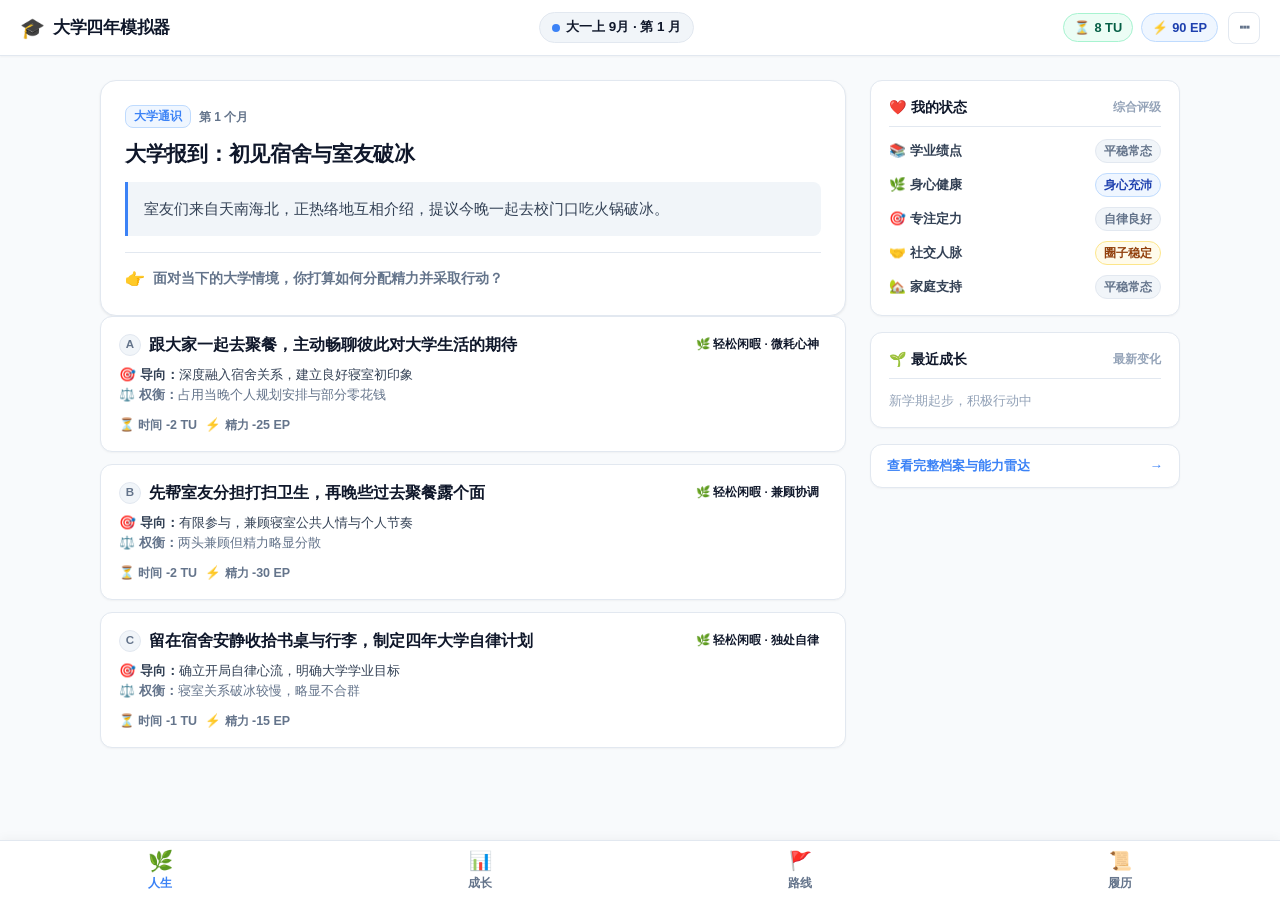
==== commit fad60a45: "feat(ui/ux): overhaul to immersive 4-tab life simulator interface (Life, Growth, Routes, History) wi" ====
--- a/university-simulator-demo/index.html
+++ b/university-simulator-demo/index.html
@@ -2,158 +2,351 @@
 <html lang="zh-CN">
 <head>
   <meta charset="UTF-8">
-  <meta name="viewport" content="width=device-width, initial-scale=1.0">
-  <title>大学四年模拟器 v2.0 - 46个月全时段决策与人生模拟系统</title>
-  <meta name="description" content="大学四年模拟器 v2.0 全系统旗舰版，涵盖46个月推进、五大生活状态、七大能力资产、双资源模型、三大主路线、AI-Lab隐藏极客战场与毕业简历收口">
+  <meta name="viewport" content="width=device-width, initial-scale=1.0, maximum-scale=1.0, user-scalable=no">
+  <title>大学四年模拟器 - 沉浸式人生模拟系统</title>
+  <meta name="description" content="大学四年模拟器 - 体验真实大学四年的成长、抉择与人生轨迹">
   <link rel="stylesheet" href="css/style.css">
 </head>
 <body>
-  <!-- 顶部状态栏 -->
-  <header class="top-header">
-    <div class="header-brand">
-      <div class="brand-icon-wrap">🎓</div>
-      <div>
-        <h1 class="brand-title">大学四年模拟器</h1>
-      </div>
-      <span class="brand-badge">v2.1 深度定性版</span>
-    </div>
-    <div class="header-status">
-      <div class="status-chip chip-time" id="header-year">
-        <span>📅</span>
-        <span id="header-year-text">大一上 9月 (1/42)</span>
-      </div>
-      <div class="status-chip chip-tu" id="header-tu">
-        <span class="chip-dot green"></span>
-        <span id="header-tu-text">时间: 【安排宽裕】</span>
-      </div>
-      <div class="status-chip chip-ep" id="header-ep">
-        <span class="chip-dot blue"></span>
-        <span id="header-ep-text">精力: 【状态充沛】</span>
-      </div>
-      <div class="status-chip chip-ailab" id="header-stage" style="display: none;">
-        <span class="chip-dot purple"></span>
-        <span id="header-stage-text"></span>
-      </div>
-      <button class="btn-next-month" id="btn-next-month" title="结算本月并推进到下一个月份">
-        <span>推进到下个月</span>
-        <span>⏭️</span>
+  <!-- 顶部极简状态栏 (Top Status Bar) -->
+  <header class="top-bar">
+    <div class="top-bar-left">
+      <div class="brand">
+        <span class="brand-icon">🎓</span>
+        <span class="brand-title">大学四年模拟器</span>
+      </div>
+    </div>
+    <div class="top-bar-center">
+      <div class="stage-badge" id="top-stage-badge">
+        <span class="stage-dot"></span>
+        <span id="top-stage-text">大一上 · 9月</span>
+      </div>
+    </div>
+    <div class="top-bar-right">
+      <div class="resource-group">
+        <div class="res-item res-tu" id="res-tu-chip" title="本月剩余自由时间 (Time Units)">
+          <span class="res-icon">⏳</span>
+          <span class="res-val" id="top-tu-val">8 TU</span>
+        </div>
+        <div class="res-item res-ep" id="res-ep-chip" title="当前精力 (Energy Points)">
+          <span class="res-icon">⚡</span>
+          <span class="res-val" id="top-ep-val">90 EP</span>
+        </div>
+      </div>
+      <button class="btn-icon-menu" id="btn-open-menu" title="游戏设置与更多操作" aria-label="更多菜单">
+        <span>⋯</span>
       </button>
     </div>
   </header>
 
-  <!-- 主界面栅格布局 -->
-  <main class="main-layout">
-    <!-- 左侧游戏核心区 -->
-    <section class="game-panel">
-      <!-- 当前选中的事件详情与分支决策卡 (Hero Active Event) -->
-      <div id="active-event-section">
-        <!-- 动态渲染选中事件与选项 -->
-      </div>
-
-      <!-- 可选行动事件池 (Available Events Pool) -->
-      <div>
-        <div class="section-header">
-          <div class="section-title">
-            <span>📋 本月行动事件池 (Action Pool)</span>
-          </div>
-          <div class="section-sub" id="available-count">本月可用行动: 0 个</div>
-        </div>
-        <div class="event-pool-grid" id="event-pool-grid">
-          <!-- 动态渲染可选事件卡片 -->
-        </div>
+  <!-- 主容器 (4大一级页面由底栏切换) -->
+  <main class="app-main">
+    <!-- ================= 页面 1: 人生 (Life 主页面) ================= -->
+    <section class="tab-panel active" id="panel-life">
+      <div class="life-layout">
+        <!-- 左侧核心决策流：当前事件 / 月度结算 -->
+        <div class="life-main-col">
+          <!-- 阶段 A: 当前事件决策卡 (Event Choice Phase) -->
+          <div class="event-stage-view" id="event-stage-view">
+            <!-- 多个事件时的轻量切换胶囊 -->
+            <div class="event-switch-bar" id="event-switch-bar" style="display: none;">
+              <span class="switch-label">📋 本月机遇：</span>
+              <div class="switch-chips" id="event-switch-chips"></div>
+            </div>
+
+            <!-- 当前主事件卡 -->
+            <div class="current-event-card" id="current-event-card">
+              <div class="event-meta-row">
+                <span class="event-tag" id="cur-event-pkg-tag">学业课程</span>
+                <span class="event-month-tag" id="cur-event-month-tag">第 1 个月</span>
+              </div>
+              <h2 class="event-headline" id="cur-event-title">新起点：大学第一堂专业导论课</h2>
+              <div class="event-narrative-box" id="cur-event-scene">
+                <!-- 动态填充剧情叙事 -->
+              </div>
+              <div class="action-prompt-row">
+                <span class="prompt-icon">👉</span>
+                <span class="prompt-text">面对当下的大学情境，你打算如何分配精力并采取行动？</span>
+              </div>
+            </div>
+
+            <!-- 可选行动卡片列表 -->
+            <div class="action-cards-grid" id="action-cards-grid">
+              <!-- 动态填充 3~4 个 Action Card -->
+            </div>
+          </div>
+
+          <!-- 阶段 B: 月度结果结算卡 (Month Result Phase) -->
+          <div class="month-result-view" id="month-result-view" style="display: none;">
+            <div class="result-card">
+              <div class="result-header">
+                <div class="result-badge">🌟 本月历程结算</div>
+                <h2 class="result-title" id="result-title">九月行动圆满结束</h2>
+                <div class="result-subtitle" id="result-subtitle">大学生活的脚步正在稳步向前</div>
+              </div>
+
+              <!-- 叙事反馈 -->
+              <div class="result-story-box">
+                <div class="story-label">📖 经历反馈：</div>
+                <div class="story-text" id="result-story-text">
+                  <!-- 动态填入 choice.result_text -->
+                </div>
+              </div>
+
+              <!-- 本月定性变化与收获 -->
+              <div class="result-changes-box">
+                <div class="changes-label">📈 本月成长与影响：</div>
+                <div class="changes-tags-list" id="result-changes-list">
+                  <!-- 动态填入翻译为人类语言的成长与损耗 -->
+                </div>
+              </div>
+
+              <!-- 推进下月主按钮 -->
+              <div class="result-footer">
+                <button class="btn-primary-advance" id="btn-result-next-month">
+                  <span id="btn-next-month-text">进入下个月 (10月)</span>
+                  <span class="btn-arrow">&rarr;</span>
+                </button>
+              </div>
+            </div>
+          </div>
+        </div>
+
+        <!-- 右侧极简速览栏 (Quick Status Sidebar) -->
+        <aside class="life-sidebar-col">
+          <!-- 极简生活状态 -->
+          <div class="quick-card">
+            <div class="quick-card-head">
+              <span class="head-title">❤️ 我的状态</span>
+              <span class="head-sub">综合评级</span>
+            </div>
+            <div class="quick-status-list" id="quick-status-list">
+              <!-- 动态填入 5 个核心生活状态 (学业, 健康, 心态, 社交, 家庭) -->
+            </div>
+          </div>
+
+          <!-- 最近成长简讯 -->
+          <div class="quick-card">
+            <div class="quick-card-head">
+              <span class="head-title">🌱 最近成长</span>
+              <span class="head-sub">最新变化</span>
+            </div>
+            <div class="recent-growth-list" id="recent-growth-list">
+              <!-- 动态填入最新 2~3 项正向能力沉淀 -->
+            </div>
+          </div>
+
+          <!-- 前往完整档案快捷入口 -->
+          <button class="btn-link-growth" id="link-to-growth-btn">
+            <span>查看完整档案与能力雷达</span>
+            <span class="link-arrow">&rarr;</span>
+          </button>
+        </aside>
       </div>
     </section>
 
-    <!-- 右侧状态监控面板 -->
-    <aside class="debug-panel">
-      <!-- 进阶发展路线卡 -->
-      <div class="debug-card">
-        <div class="debug-card-title">
-          <span>🚩 进阶发展路线 (Career Paths)</span>
-        </div>
-        <div id="debug-routes-grid">
-          <!-- 动态渲染三大常规主路线与隐藏极客机遇 -->
-        </div>
-      </div>
-
-      <!-- 五大基础生活状态 -->
-      <div class="debug-card">
-        <div class="debug-card-title">
-          <span>❤️ 五大基础生活状态 (情境化定性)</span>
-        </div>
-        <div class="variable-grid" id="debug-basic-states-grid">
-          <!-- 动态展示 Academic, Social, Romance, Family, Health -->
-        </div>
-      </div>
-
-      <!-- 七大能力沉淀资产 -->
-      <div class="debug-card">
-        <div class="debug-card-title">
-          <span>📊 七大能力沉淀资产 (能力维度)</span>
-        </div>
-        <div class="variable-grid" id="debug-cap-grid">
-          <!-- 动态展示 Portfolio, Research, Skill, Delivery, Reputation, Focus, AI_Depth -->
-        </div>
-      </div>
-
-      <!-- 关键经历标记 -->
-      <div class="debug-card">
-        <div class="debug-card-title">
-          <span>🏷️ 经历标记 (Flags)</span>
-        </div>
-        <div class="tags-wrap" id="debug-tags-wrap">
-          <!-- 动态展示 Flags -->
-        </div>
-      </div>
-
-      <!-- 快速预设演练按钮 -->
-      <div class="debug-card">
-        <div class="debug-card-title">
-          <span>⚡ 核心路线快速演练 (Playtest Presets)</span>
-        </div>
-        <div class="preset-btn-group">
-          <button class="btn-preset" id="btn-route-a">
-            <span>Route A: 极客工程实战 + 顶级大厂 SSP (E04)</span>
-            <span>&rarr;</span>
-          </button>
-          <button class="btn-preset" id="btn-route-b">
-            <span>Route B: 顶尖名校学术保研推免 (E01)</span>
-            <span>&rarr;</span>
-          </button>
-          <button class="btn-preset" id="btn-route-c">
-            <span>Route C: 统考高分金榜题名 (E03)</span>
-            <span>&rarr;</span>
-          </button>
-          <button class="btn-preset" id="btn-route-d">
-            <span>Route D: 稳健发展·优质名企骨干 (E06)</span>
-            <span>&rarr;</span>
-          </button>
-          <button class="btn-preset" id="btn-route-e">
-            <span>Route E: 极客创业·真实战场核心力量 (E05)</span>
-            <span>&rarr;</span>
-          </button>
-          <button class="btn-reset" id="btn-reset-game">🔄 重置游戏至大一 9 月初始状态</button>
-        </div>
-      </div>
-    </aside>
-
-    <!-- 底部全流程行动历史记录 (History Log) -->
-    <section class="history-section">
-      <div class="section-header">
-        <div class="section-title">
-          <span>📜 行动历史与状态迁移日志 (History Log)</span>
-        </div>
-        <div class="section-sub">记录每一步决策对生活状态、能力资产、资源与经历池的定性影响</div>
-      </div>
-      <div class="history-list" id="history-list">
-        <!-- 动态渲染历史行动记录 -->
+    <!-- ================= 页面 2: 成长 (Growth 完整状态与能力) ================= -->
+    <section class="tab-panel" id="panel-growth">
+      <div class="panel-inner-container">
+        <div class="panel-header">
+          <h2 class="panel-title">📊 个人成长档案</h2>
+          <p class="panel-desc">记录你在大学四年中的生活状态平衡与七大核心能力资产沉淀</p>
+        </div>
+
+        <!-- 第一层：五大基础生活状态 -->
+        <div class="growth-section-card">
+          <div class="card-section-title">
+            <span>❤️ 基础生活状态 (Life States)</span>
+          </div>
+          <div class="states-grid" id="growth-basic-states-grid">
+            <!-- 动态渲染学业、健康、心态、社交、家庭 -->
+          </div>
+        </div>
+
+        <!-- 第二层：七大能力沉淀资产与雷达图 -->
+        <div class="growth-section-card">
+          <div class="card-section-title">
+            <span>⚡ 七大核心能力资产 (Core Assets)</span>
+          </div>
+          <div class="growth-radar-wrapper" id="growth-radar-wrapper">
+            <!-- 动态渲染七边形 SVG 能力雷达图 -->
+          </div>
+          <div class="capabilities-grid" id="growth-cap-grid">
+            <!-- 动态渲染作品集, 科研, 硬技能, 交付力, 口碑, 专注, AI深度 -->
+          </div>
+        </div>
+      </div>
+    </section>
+
+    <!-- ================= 页面 3: 路线 (Routes 发展规划与路径) ================= -->
+    <section class="tab-panel" id="panel-routes">
+      <div class="panel-inner-container">
+        <div class="panel-header">
+          <h2 class="panel-title">🚩 毕业发展路径规划</h2>
+          <p class="panel-desc">探索并推进校招就业、名校推免、考研统考与极客创业等多元方向</p>
+        </div>
+
+        <!-- 路线卡片容器 (渐进式展开) -->
+        <div class="routes-container" id="routes-cards-container">
+          <!-- 动态渲染 4 大发展路线与展开详情 -->
+        </div>
+      </div>
+    </section>
+
+    <!-- ================= 页面 4: 履历 (History 人生经历与成果) ================= -->
+    <section class="tab-panel" id="panel-history">
+      <div class="panel-inner-container">
+        <div class="panel-header">
+          <h2 class="panel-title">📜 大学人生履历与里程碑</h2>
+          <p class="panel-desc">沉淀四年里的每一次关键抉择、里程碑成就、项目科研与毕业成果</p>
+        </div>
+
+        <!-- 履历子导航 -->
+        <div class="history-subtabs">
+          <button class="subtab-btn active" data-subtab="timeline">⏱️ 人生大事记</button>
+          <button class="subtab-btn" data-subtab="milestones">🏆 关键里程碑</button>
+          <button class="subtab-btn" data-subtab="projects">💻 STAR 项目库</button>
+          <button class="subtab-btn" data-subtab="resume-view">🎓 毕业成果与简历</button>
+        </div>
+
+        <!-- 子页面 1: 人生大事记时间轴 -->
+        <div class="history-subpanel active" id="subpanel-timeline">
+          <div class="timeline-container" id="history-timeline-list">
+            <!-- 动态渲染按学期分组的时间轴 -->
+          </div>
+        </div>
+
+        <!-- 子页面 2: 关键里程碑 -->
+        <div class="history-subpanel" id="subpanel-milestones" style="display: none;">
+          <div class="milestones-grid" id="history-milestones-grid">
+            <!-- 动态渲染人生经历/里程碑成就徽章 -->
+          </div>
+        </div>
+
+        <!-- 子页面 3: STAR 项目经历库 -->
+        <div class="history-subpanel" id="subpanel-projects" style="display: none;">
+          <div class="projects-list" id="history-projects-list">
+            <!-- 动态渲染积累的 STAR 项目与科研经历 -->
+          </div>
+        </div>
+
+        <!-- 子页面 4: 毕业成果预览 / 正式简历 -->
+        <div class="history-subpanel" id="subpanel-resume-view" style="display: none;">
+          <div class="resume-preview-container" id="history-resume-preview">
+            <!-- 动态渲染：未毕业显示成型中提示，毕业后展示双视图 -->
+          </div>
+        </div>
       </div>
     </section>
   </main>
 
-  <!-- 毕业简历收口全屏弹窗 (Resume Modal) -->
-  <div class="resume-modal-overlay" id="resume-modal-overlay" style="display: none;">
-    <div class="resume-modal-card">
+  <!-- 底部固定一级导航栏 (Bottom Navigation) -->
+  <nav class="bottom-nav">
+    <button class="nav-item active" data-tab="life" id="nav-btn-life">
+      <span class="nav-icon">🌿</span>
+      <span class="nav-text">人生</span>
+    </button>
+    <button class="nav-item" data-tab="growth" id="nav-btn-growth">
+      <span class="nav-icon">📊</span>
+      <span class="nav-text">成长</span>
+    </button>
+    <button class="nav-item" data-tab="routes" id="nav-btn-routes">
+      <span class="nav-icon">🚩</span>
+      <span class="nav-text">路线</span>
+    </button>
+    <button class="nav-item" data-tab="history" id="nav-btn-history">
+      <span class="nav-icon">📜</span>
+      <span class="nav-text">履历</span>
+    </button>
+  </nav>
+
+  <!-- ================= 弹窗系统 ================= -->
+
+  <!-- 1. 游戏主菜单弹窗 (Settings / Menu Modal) -->
+  <div class="modal-overlay" id="menu-modal" style="display: none;">
+    <div class="modal-card menu-modal-card">
+      <div class="modal-header">
+        <h3 class="modal-title">⚙️ 游戏菜单与设置</h3>
+        <button class="btn-close" id="btn-close-menu">&times;</button>
+      </div>
+      <div class="menu-list">
+        <button class="menu-item" id="menu-btn-save">
+          <div class="menu-item-icon">💾</div>
+          <div class="menu-item-info">
+            <div class="menu-item-title">保存游戏进度</div>
+            <div class="menu-item-desc">将当前大学人生存档保存在本地浏览器</div>
+          </div>
+        </button>
+        <button class="menu-item" id="menu-btn-load">
+          <div class="menu-item-icon">📂</div>
+          <div class="menu-item-info">
+            <div class="menu-item-title">读取已有存档</div>
+            <div class="menu-item-desc">恢复最近一次保存的游戏进度</div>
+          </div>
+        </button>
+        <button class="menu-item" id="menu-btn-restart">
+          <div class="menu-item-icon">🔄</div>
+          <div class="menu-item-info">
+            <div class="menu-item-title">重新开始人生</div>
+            <div class="menu-item-desc">重置为大一 9 月新生初始状态</div>
+          </div>
+        </button>
+        <button class="menu-item" id="menu-btn-open-debug">
+          <div class="menu-item-icon">🛠️</div>
+          <div class="menu-item-info">
+            <div class="menu-item-title">开发者调试与演练工具</div>
+            <div class="menu-item-desc">快速预设演练、属性调整、月份跳转与结局测试</div>
+          </div>
+        </button>
+      </div>
+    </div>
+  </div>
+
+  <!-- 2. 开发者调试与演练工具弹窗 (Debug Console Modal - 隐藏在菜单与URL中) -->
+  <div class="modal-overlay" id="debug-modal" style="display: none;">
+    <div class="modal-card debug-modal-card">
+      <div class="modal-header">
+        <h3 class="modal-title">🛠️ 开发者与测试演练控制台 (Debug Console)</h3>
+        <button class="btn-close" id="btn-close-debug">&times;</button>
+      </div>
+      <div class="debug-modal-body">
+        <div class="debug-block">
+          <div class="debug-block-title">⚡ 核心路线一键演练预设 (Playtest Presets)</div>
+          <div class="debug-presets-grid">
+            <button class="btn-debug-preset" id="dbg-route-a">Route A: 极客工程实战 + 顶级大厂 SSP (E04)</button>
+            <button class="btn-debug-preset" id="dbg-route-b">Route B: 顶尖名校学术保研推免 (E01)</button>
+            <button class="btn-debug-preset" id="dbg-route-c">Route C: 统考高分金榜题名 (E03)</button>
+            <button class="btn-debug-preset" id="dbg-route-d">Route D: 稳健发展·优质名企骨干 (E06)</button>
+            <button class="btn-debug-preset" id="dbg-route-e">Route E: 极客创业·具身智能核心力量 (E05)</button>
+          </div>
+        </div>
+
+        <div class="debug-block">
+          <div class="debug-block-title">⏱️ 月份快速跳转</div>
+          <div class="debug-jump-row">
+            <select class="debug-select" id="dbg-month-select"></select>
+            <button class="btn-debug-action" id="dbg-btn-jump-month">跳转至指定月份</button>
+          </div>
+        </div>
+
+        <div class="debug-block">
+          <div class="debug-block-title">🏆 结局直接测试</div>
+          <div class="debug-ending-btns" id="dbg-ending-btns">
+            <!-- 动态生成 E01~E15 快捷测试按钮 -->
+          </div>
+        </div>
+
+        <div class="debug-block">
+          <div class="debug-block-title">🔍 原始状态查看 (Raw State Inspector)</div>
+          <pre class="debug-json-view" id="dbg-raw-state"></pre>
+        </div>
+      </div>
+    </div>
+  </div>
+
+  <!-- 3. 毕业大结局与简历全屏弹窗 (Graduation & Resume Modal) -->
+  <div class="modal-overlay" id="resume-modal-overlay" style="display: none;">
+    <div class="modal-card resume-modal-card">
       <div class="resume-modal-top">
         <div class="resume-nav-tabs">
           <button class="resume-tab-btn active" id="tab-btn-certificate">🎓 毕业去向荣誉证书</button>
@@ -162,7 +355,8 @@
         <button class="btn-close-modal" id="btn-close-resume">&times;</button>
       </div>
       <div class="resume-modal-body" id="resume-modal-body">
-        <!-- 动态渲染最终毕业简历与结局 -->
+        <!-- 动态渲染最终毕业简历与结局证书 -->
+      </div>
     </div>
   </div>
 
--- a/university-simulator-demo/css/style.css
+++ b/university-simulator-demo/css/style.css
@@ -1,17 +1,40 @@
 /* ==========================================================================
-   大学四年模拟器 v2.0 - 高颜值旗舰级样式表 (style.css)
-   设计风格：现代毛玻璃质感 (Glassmorphism)、专业数据看板 (Data Dashboard)、
-            沉浸式交互微动效、微渐变光晕与高对比度精细排版
+   大学四年模拟器 - 沉浸式人生模拟系统样式表 (style.css)
+   设计原则：
+   - 极简、现代、克制、轻游戏化 (聚焦当前人生、当前事件、单屏决策)
+   - 严格避免 AI 渐变仪表盘风与 ERP 后台感
+   - 统一定义 Spacing (4/8/12/16/24/32/48) 与 Radius (8/12/16/9999)
+   - 完善支持 4 大一级 Tab (人生, 成长, 路线, 履历) 与全端响应式
    ========================================================================== */
 
 :root {
-  /* 主题色系 */
-  --bg-page: #0f172a;
-  --bg-body: #f1f5f9;
-  --bg-surface: #ffffff;
-  --bg-surface-elevated: #ffffff;
-  --bg-card-subtle: #f8fafc;
-  --bg-card-hover: #f1f5f9;
+  /* 基础中性色彩 */
+  --bg-app: #f8fafc;
+  --bg-card: #ffffff;
+  --bg-card-subtle: #f1f5f9;
+  --bg-card-muted: #f8fafc;
+  --bg-overlay: rgba(15, 23, 42, 0.65);
+
+  /* 主题与语义色 */
+  --primary: #3b82f6;
+  --primary-hover: #2563eb;
+  --primary-light: #eff6ff;
+  --primary-border: #bfdbfe;
+
+  --success: #10b981;
+  --success-light: #ecfdf5;
+  --success-border: #a7f3d0;
+
+  --warning: #f59e0b;
+  --warning-light: #fffbeb;
+  --warning-border: #fde68a;
+
+  --danger: #ef4444;
+  --danger-light: #fef2f2;
+  --danger-border: #fecaca;
+
+  --indigo: #6366f1;
+  --indigo-light: #eef2ff;
 
   /* 文字颜色 */
   --text-main: #0f172a;
@@ -20,60 +43,27 @@
   --text-light: #94a3b8;
   --text-inverse: #ffffff;
 
-  /* 品牌与功能色 */
-  --primary: #3b82f6;
-  --primary-gradient: linear-gradient(135deg, #2563eb 0%, #4f46e5 100%);
-  --primary-light: #eff6ff;
-  --primary-border: #bfdbfe;
-
-  --success: #10b981;
-  --success-gradient: linear-gradient(135deg, #059669 0%, #10b981 100%);
-  --success-light: #ecfdf5;
-  --success-border: #a7f3d0;
-
-  --warning: #f59e0b;
-  --warning-gradient: linear-gradient(135deg, #d97706 0%, #f59e0b 100%);
-  --warning-light: #fffbeb;
-  --warning-border: #fde68a;
-
-  --danger: #ef4444;
-  --danger-gradient: linear-gradient(135deg, #dc2626 0%, #ef4444 100%);
-  --danger-light: #fef2f2;
-  --danger-border: #fecaca;
-
-  --indigo: #6366f1;
-  --indigo-gradient: linear-gradient(135deg, #4f46e5 0%, #7c3aed 100%);
-  --indigo-light: #eef2ff;
-  --indigo-border: #c7d2fe;
-
-  --purple: #8b5cf6;
-  --pink: #ec4899;
-  --rose: #f43f5e;
-  --teal: #14b8a6;
-  --cyan: #06b6d4;
-
-  /* 边框与阴影 */
+  /* 边框与分割 */
   --border-subtle: #e2e8f0;
+  --border-card: #e2e8f0;
   --border-focus: #cbd5e1;
-  --border-card: rgba(226, 232, 240, 0.8);
-
-  --shadow-xs: 0 1px 2px 0 rgba(0, 0, 0, 0.04);
-  --shadow-sm: 0 1px 3px 0 rgba(0, 0, 0, 0.06), 0 1px 2px -1px rgba(0, 0, 0, 0.06);
-  --shadow-md: 0 4px 6px -1px rgba(0, 0, 0, 0.07), 0 2px 4px -2px rgba(0, 0, 0, 0.05);
-  --shadow-lg: 0 10px 15px -3px rgba(0, 0, 0, 0.08), 0 4px 6px -4px rgba(0, 0, 0, 0.04);
-  --shadow-xl: 0 20px 25px -5px rgba(0, 0, 0, 0.1), 0 8px 10px -6px rgba(0, 0, 0, 0.05);
-  --shadow-glow-primary: 0 0 20px -3px rgba(59, 130, 246, 0.35);
-  --shadow-glow-success: 0 0 20px -3px rgba(16, 185, 129, 0.35);
-
-  --radius-xs: 4px;
-  --radius-sm: 6px;
-  --radius-md: 10px;
-  --radius-lg: 14px;
-  --radius-xl: 20px;
+
+  /* 阴影 */
+  --shadow-xs: 0 1px 2px rgba(0, 0, 0, 0.04);
+  --shadow-sm: 0 1px 3px rgba(0, 0, 0, 0.05), 0 1px 2px rgba(0, 0, 0, 0.03);
+  --shadow-md: 0 4px 6px -1px rgba(0, 0, 0, 0.06), 0 2px 4px -2px rgba(0, 0, 0, 0.04);
+  --shadow-lg: 0 10px 15px -3px rgba(0, 0, 0, 0.07), 0 4px 6px -4px rgba(0, 0, 0, 0.03);
+  --shadow-float: 0 12px 24px -4px rgba(15, 23, 42, 0.1);
+
+  /* 统一圆角 tokens */
+  --radius-sm: 8px;
+  --radius-card: 12px;
+  --radius-lg: 16px;
   --radius-full: 9999px;
 
-  --font-family: -apple-system, BlinkMacSystemFont, "Segoe UI", Roboto, "PingFang SC", "Hiragino Sans GB", "Microsoft YaHei", "Noto Sans SC", sans-serif;
-  --font-mono: ui-monospace, SFMono-Regular, Menlo, Monaco, Consolas, "Liberation Mono", "Courier New", monospace;
+  /* 字体系统 */
+  --font-sans: -apple-system, BlinkMacSystemFont, "Segoe UI", Roboto, "PingFang SC", "Hiragino Sans GB", "Microsoft YaHei", sans-serif;
+  --font-mono: ui-monospace, SFMono-Regular, Menlo, Monaco, Consolas, monospace;
 }
 
 /* 全局重置 */
@@ -83,1699 +73,1703 @@
   padding: 0;
 }
 
+html, body {
+  width: 100%;
+  min-height: 100vh;
+  background-color: var(--bg-app);
+  color: var(--text-main);
+  font-family: var(--font-sans);
+  line-height: 1.5;
+  -webkit-font-smoothing: antialiased;
+  overflow-x: hidden;
+}
+
 body {
-  font-family: var(--font-family);
-  background-color: var(--bg-body);
-  color: var(--text-main);
-  line-height: 1.5;
-  min-height: 100vh;
-  display: flex;
-  flex-direction: column;
-  background-image: 
-    radial-gradient(at 0% 0%, rgba(59, 130, 246, 0.05) 0px, transparent 50%),
-    radial-gradient(at 100% 0%, rgba(99, 102, 241, 0.05) 0px, transparent 50%),
-    radial-gradient(at 50% 100%, rgba(16, 185, 129, 0.03) 0px, transparent 50%);
-  background-attachment: fixed;
-  -webkit-font-smoothing: antialiased;
-}
-
-/* ================= 顶部导航状态栏 ================= */
-.top-header {
-  background: rgba(255, 255, 255, 0.88);
-  backdrop-filter: blur(16px);
-  -webkit-backdrop-filter: blur(16px);
+  display: flex;
+  flex-direction: column;
+  padding-bottom: 72px; /* 给底部导航栏留出空间 */
+}
+
+/* ================= 顶部极简状态栏 (Top Bar) ================= */
+.top-bar {
+  height: 56px;
+  background: var(--bg-card);
   border-bottom: 1px solid var(--border-subtle);
-  padding: 10px 28px;
   display: flex;
   justify-content: space-between;
   align-items: center;
+  padding: 0 20px;
   position: sticky;
   top: 0;
-  z-index: 100;
-  box-shadow: var(--shadow-sm);
-  transition: all 0.2s ease;
-}
-
-.header-brand {
-  display: flex;
-  align-items: center;
-  gap: 12px;
-}
-
-.brand-icon-wrap {
-  width: 36px;
-  height: 36px;
-  border-radius: var(--radius-md);
-  background: var(--primary-gradient);
-  display: flex;
-  align-items: center;
-  justify-content: center;
+  z-index: 50;
+  box-shadow: var(--shadow-xs);
+}
+
+.top-bar-left .brand {
+  display: flex;
+  align-items: center;
+  gap: 8px;
+}
+
+.brand-icon {
   font-size: 1.25rem;
-  box-shadow: var(--shadow-glow-primary);
 }
 
 .brand-title {
-  font-size: 1.2rem;
-  font-weight: 800;
-  letter-spacing: -0.5px;
-  background: linear-gradient(135deg, #0f172a 0%, #3b82f6 100%);
-  -webkit-background-clip: text;
-  -webkit-text-fill-color: transparent;
-}
-
-.brand-badge {
-  font-size: 0.72rem;
-  padding: 2px 8px;
-  border-radius: var(--radius-full);
-  background: var(--indigo-light);
-  color: var(--indigo);
-  font-weight: 700;
-  border: 1px solid var(--indigo-border);
-  letter-spacing: 0.2px;
-}
-
-.header-status {
-  display: flex;
-  align-items: center;
-  gap: 10px;
-  flex-wrap: wrap;
-}
-
-.status-chip {
-  display: flex;
-  align-items: center;
-  gap: 8px;
-  padding: 6px 14px;
-  background: var(--bg-surface);
+  font-size: 1.05rem;
+  font-weight: 800;
+  color: var(--text-main);
+  letter-spacing: -0.3px;
+}
+
+.top-bar-center {
+  display: flex;
+  align-items: center;
+}
+
+.stage-badge {
+  display: inline-flex;
+  align-items: center;
+  gap: 6px;
+  background: var(--bg-card-subtle);
+  border: 1px solid var(--border-subtle);
+  padding: 4px 12px;
   border-radius: var(--radius-full);
   font-size: 0.84rem;
-  font-weight: 600;
-  border: 1px solid var(--border-subtle);
-  box-shadow: var(--shadow-xs);
-  transition: all 0.2s ease;
-}
-
-.status-chip:hover {
-  border-color: var(--border-focus);
-  transform: translateY(-1px);
-}
-
-.status-chip.chip-time {
-  background: linear-gradient(135deg, #ffffff 0%, #f8fafc 100%);
-  border-color: #cbd5e1;
-}
-
-.status-chip.chip-tu {
-  background: #f0fdf4;
-  border-color: #bbf7d0;
-  color: #166534;
-}
-
-.status-chip.chip-ep {
-  background: #eff6ff;
-  border-color: #bfdbfe;
-  color: #1e40af;
-}
-
-.status-chip.chip-ailab {
-  background: #faf5ff;
-  border-color: #e9d5ff;
-  color: #6b21a8;
-}
-
-.chip-dot {
+  font-weight: 700;
+  color: var(--text-main);
+}
+
+.stage-dot {
   width: 8px;
   height: 8px;
   border-radius: 50%;
   background-color: var(--primary);
+}
+
+.top-bar-right {
+  display: flex;
+  align-items: center;
+  gap: 10px;
+}
+
+.resource-group {
+  display: flex;
+  align-items: center;
+  gap: 8px;
+}
+
+.res-item {
+  display: inline-flex;
+  align-items: center;
+  gap: 4px;
+  padding: 4px 10px;
+  border-radius: var(--radius-full);
+  font-size: 0.8rem;
+  font-weight: 700;
+}
+
+.res-tu {
+  background: var(--success-light);
+  border: 1px solid var(--success-border);
+  color: #065f46;
+}
+
+.res-ep {
+  background: var(--primary-light);
+  border: 1px solid var(--primary-border);
+  color: #1e40af;
+}
+
+.btn-icon-menu {
+  background: transparent;
+  border: 1px solid var(--border-subtle);
+  width: 32px;
+  height: 32px;
+  border-radius: var(--radius-sm);
+  display: inline-flex;
+  align-items: center;
+  justify-content: center;
+  cursor: pointer;
+  font-size: 1.1rem;
+  font-weight: bold;
+  color: var(--text-muted);
+  transition: all 0.15s;
+}
+
+.btn-icon-menu:hover {
+  background: var(--bg-card-subtle);
+  color: var(--text-main);
+  border-color: var(--border-focus);
+}
+
+/* ================= 主内容容器 ================= */
+.app-main {
+  flex: 1;
+  max-width: 1120px;
+  width: 100%;
+  margin: 0 auto;
+  padding: 24px 20px;
+}
+
+.tab-panel {
+  display: none;
+  animation: fadeIn 0.2s ease-out;
+}
+
+.tab-panel.active {
+  display: block;
+}
+
+@keyframes fadeIn {
+  from { opacity: 0; transform: translateY(3px); }
+  to { opacity: 1; transform: translateY(0); }
+}
+
+.panel-inner-container {
+  display: flex;
+  flex-direction: column;
+  gap: 20px;
+}
+
+.panel-header {
+  margin-bottom: 4px;
+}
+
+.panel-title {
+  font-size: 1.25rem;
+  font-weight: 800;
+  color: var(--text-main);
+  letter-spacing: -0.3px;
+}
+
+.panel-desc {
+  font-size: 0.86rem;
+  color: var(--text-muted);
+  margin-top: 2px;
+}
+
+/* ================= 页面 1: 人生 (Life Layout) ================= */
+.life-layout {
+  display: grid;
+  grid-template-columns: 1fr 310px;
+  gap: 24px;
+  align-items: start;
+}
+
+.life-main-col {
+  display: flex;
+  flex-direction: column;
+  gap: 16px;
+}
+
+.life-sidebar-col {
+  display: flex;
+  flex-direction: column;
+  gap: 16px;
+}
+
+/* 多事件切换胶囊 */
+.event-switch-bar {
+  display: flex;
+  align-items: center;
+  gap: 8px;
+  margin-bottom: 4px;
+  overflow-x: auto;
+  padding-bottom: 4px;
+}
+
+.switch-label {
+  font-size: 0.8rem;
+  color: var(--text-muted);
+  white-space: nowrap;
+  font-weight: 600;
+}
+
+.switch-chips {
+  display: flex;
+  gap: 6px;
+}
+
+.switch-chip {
+  background: var(--bg-card);
+  border: 1px solid var(--border-subtle);
+  padding: 4px 10px;
+  border-radius: var(--radius-full);
+  font-size: 0.78rem;
+  font-weight: 600;
+  color: var(--text-body);
+  cursor: pointer;
+  white-space: nowrap;
+  transition: all 0.15s;
+}
+
+.switch-chip:hover {
+  border-color: var(--primary);
+  color: var(--primary);
+}
+
+.switch-chip.active {
+  background: var(--primary);
+  color: #fff;
+  border-color: var(--primary);
+}
+
+/* 当前主事件卡 (Current Event Card) */
+.current-event-card {
+  background: var(--bg-card);
+  border: 1px solid var(--border-card);
+  border-radius: var(--radius-lg);
+  padding: 24px;
+  box-shadow: var(--shadow-sm);
+}
+
+.event-meta-row {
+  display: flex;
+  align-items: center;
+  gap: 8px;
+  margin-bottom: 12px;
+}
+
+.event-tag {
+  background: var(--primary-light);
+  color: var(--primary);
+  border: 1px solid var(--primary-border);
+  font-size: 0.72rem;
+  font-weight: 700;
+  padding: 2px 8px;
+  border-radius: var(--radius-sm);
+  text-transform: uppercase;
+}
+
+.event-month-tag {
+  font-size: 0.75rem;
+  color: var(--text-muted);
+  font-weight: 600;
+}
+
+.event-headline {
+  font-size: 1.3rem;
+  font-weight: 800;
+  color: var(--text-main);
+  line-height: 1.35;
+  margin-bottom: 14px;
+  letter-spacing: -0.3px;
+}
+
+.event-narrative-box {
+  background: var(--bg-card-subtle);
+  border-left: 3.5px solid var(--primary);
+  padding: 14px 16px;
+  border-radius: 0 var(--radius-sm) var(--radius-sm) 0;
+  font-size: 0.94rem;
+  line-height: 1.7;
+  color: var(--text-body);
+  margin-bottom: 16px;
+}
+
+.action-prompt-row {
+  display: flex;
+  align-items: center;
+  gap: 8px;
+  font-size: 0.86rem;
+  font-weight: 700;
+  color: var(--text-muted);
+  border-top: 1px solid var(--border-subtle);
+  padding-top: 14px;
+}
+
+.prompt-icon {
+  font-size: 1rem;
+}
+
+/* 行动选择卡片 (Action Cards Grid) */
+.action-cards-grid {
+  display: flex;
+  flex-direction: column;
+  gap: 12px;
+}
+
+.action-card {
+  background: var(--bg-card);
+  border: 1.5px solid var(--border-card);
+  border-radius: var(--radius-card);
+  padding: 16px 18px;
+  cursor: pointer;
+  transition: all 0.18s cubic-bezier(0.4, 0, 0.2, 1);
+  display: flex;
+  flex-direction: column;
+  gap: 8px;
+  box-shadow: var(--shadow-xs);
+  position: relative;
+}
+
+.action-card:hover:not(.disabled) {
+  border-color: var(--primary);
+  transform: translateY(-2px);
+  box-shadow: var(--shadow-md);
+}
+
+.action-card:active:not(.disabled) {
+  transform: translateY(0);
+}
+
+.action-card.disabled {
+  opacity: 0.55;
+  cursor: not-allowed;
+  background: var(--bg-card-subtle);
+}
+
+.action-card-top {
+  display: flex;
+  justify-content: space-between;
+  align-items: center;
+  gap: 12px;
+}
+
+.action-card-title {
+  font-size: 1rem;
+  font-weight: 800;
+  color: var(--text-main);
+  display: flex;
+  align-items: center;
+  gap: 8px;
+}
+
+.action-key-pill {
+  width: 22px;
+  height: 22px;
+  border-radius: 50%;
+  background: var(--bg-card-subtle);
+  color: var(--text-muted);
+  font-size: 0.72rem;
+  font-weight: 800;
+  display: inline-flex;
+  align-items: center;
+  justify-content: center;
+  border: 1px solid var(--border-subtle);
+}
+
+.action-card:hover:not(.disabled) .action-key-pill {
+  background: var(--primary);
+  color: #fff;
+  border-color: var(--primary);
+}
+
+.load-badge {
+  font-size: 0.72rem;
+  font-weight: 700;
+  padding: 2px 8px;
+  border-radius: var(--radius-full);
+}
+
+.load-badge.lvl-0 { background: #f0fdf4; color: #166534; border: 1px solid #bbf7d0; }
+.load-badge.lvl-1 { background: #eff6ff; color: #1e40af; border: 1px solid #bfdbfe; }
+.load-badge.lvl-2 { background: #fffbeb; color: #92400e; border: 1px solid #fde68a; }
+.load-badge.lvl-3 { background: #fef2f2; color: #991b1b; border: 1px solid #fecaca; }
+
+.action-intent-text {
+  font-size: 0.84rem;
+  color: var(--text-body);
+  line-height: 1.5;
+}
+
+.action-footer-row {
+  display: flex;
+  justify-content: space-between;
+  align-items: center;
+  margin-top: 4px;
+  font-size: 0.78rem;
+}
+
+.action-cost-tags {
+  display: flex;
+  gap: 8px;
+  font-weight: 600;
+  color: var(--text-muted);
+}
+
+.action-cost-item {
+  display: inline-flex;
+  align-items: center;
+  gap: 3px;
+}
+
+.action-disabled-hint {
+  color: var(--danger);
+  font-size: 0.76rem;
+  font-weight: 700;
+}
+
+.action-overdraft-warn {
+  color: var(--warning);
+  font-size: 0.76rem;
+  font-weight: 700;
+}
+
+/* ================= 阶段 B: 月度结果结算卡 (Month Result Phase) ================= */
+.month-result-view {
+  animation: fadeIn 0.25s ease-out;
+}
+
+.result-card {
+  background: var(--bg-card);
+  border: 1px solid var(--border-card);
+  border-radius: var(--radius-lg);
+  padding: 28px 24px;
+  box-shadow: var(--shadow-sm);
+  display: flex;
+  flex-direction: column;
+  gap: 20px;
+}
+
+.result-header {
+  border-bottom: 1px solid var(--border-subtle);
+  padding-bottom: 16px;
+}
+
+.result-badge {
   display: inline-block;
-}
-.chip-dot.green { background-color: var(--success); box-shadow: 0 0 8px rgba(16, 185, 129, 0.6); }
-.chip-dot.blue { background-color: var(--primary); box-shadow: 0 0 8px rgba(59, 130, 246, 0.6); }
-.chip-dot.purple { background-color: var(--purple); box-shadow: 0 0 8px rgba(139, 92, 246, 0.6); }
-
-/* 下个月推进主按钮 */
-.btn-next-month {
-  background: var(--success-gradient);
-  color: var(--text-inverse);
+  background: var(--success-light);
+  color: #065f46;
+  border: 1px solid var(--success-border);
+  font-size: 0.75rem;
+  font-weight: 800;
+  padding: 2px 10px;
+  border-radius: var(--radius-full);
+  margin-bottom: 8px;
+}
+
+.result-title {
+  font-size: 1.35rem;
+  font-weight: 800;
+  color: var(--text-main);
+}
+
+.result-subtitle {
+  font-size: 0.86rem;
+  color: var(--text-muted);
+  margin-top: 2px;
+}
+
+.result-story-box {
+  background: var(--bg-card-subtle);
+  border: 1px solid var(--border-subtle);
+  border-left: 4px solid var(--success);
+  padding: 16px 18px;
+  border-radius: 0 var(--radius-sm) var(--radius-sm) 0;
+}
+
+.story-label {
+  font-size: 0.82rem;
+  font-weight: 700;
+  color: var(--text-muted);
+  margin-bottom: 6px;
+}
+
+.story-text {
+  font-size: 0.94rem;
+  line-height: 1.7;
+  color: var(--text-body);
+}
+
+.result-changes-box {
+  background: #ffffff;
+  border: 1px solid var(--border-subtle);
+  border-radius: var(--radius-card);
+  padding: 16px 18px;
+}
+
+.changes-label {
+  font-size: 0.82rem;
+  font-weight: 700;
+  color: var(--text-muted);
+  margin-bottom: 10px;
+}
+
+.changes-tags-list {
+  display: flex;
+  flex-wrap: wrap;
+  gap: 8px;
+}
+
+.change-pill {
+  display: inline-flex;
+  align-items: center;
+  gap: 5px;
+  padding: 4px 10px;
+  border-radius: var(--radius-full);
+  font-size: 0.8rem;
+  font-weight: 700;
+}
+
+.change-pill.pos {
+  background: var(--success-light);
+  color: #065f46;
+  border: 1px solid var(--success-border);
+}
+
+.change-pill.neg {
+  background: var(--danger-light);
+  color: #991b1b;
+  border: 1px solid var(--danger-border);
+}
+
+.change-pill.tag {
+  background: var(--indigo-light);
+  color: #3730a3;
+  border: 1px solid #c7d2fe;
+}
+
+.btn-primary-advance {
+  width: 100%;
+  background: var(--primary);
+  color: #ffffff;
   border: none;
-  padding: 8px 18px;
+  padding: 14px 24px;
+  border-radius: var(--radius-card);
+  font-size: 1rem;
+  font-weight: 800;
+  cursor: pointer;
+  display: flex;
+  align-items: center;
+  justify-content: center;
+  gap: 8px;
+  box-shadow: var(--shadow-sm);
+  transition: all 0.2s cubic-bezier(0.4, 0, 0.2, 1);
+}
+
+.btn-primary-advance:hover {
+  background: var(--primary-hover);
+  transform: translateY(-2px);
+  box-shadow: var(--shadow-md);
+}
+
+.btn-primary-advance:active {
+  transform: translateY(0);
+}
+
+/* ================= 右侧人物简要状态 (Quick Status Sidebar) ================= */
+.quick-card {
+  background: var(--bg-card);
+  border: 1px solid var(--border-card);
+  border-radius: var(--radius-card);
+  padding: 16px 18px;
+  box-shadow: var(--shadow-xs);
+}
+
+.quick-card-head {
+  display: flex;
+  justify-content: space-between;
+  align-items: center;
+  margin-bottom: 12px;
+  padding-bottom: 8px;
+  border-bottom: 1px solid var(--border-subtle);
+}
+
+.head-title {
+  font-size: 0.88rem;
+  font-weight: 800;
+  color: var(--text-main);
+}
+
+.head-sub {
+  font-size: 0.72rem;
+  color: var(--text-light);
+  font-weight: 600;
+}
+
+.quick-status-list {
+  display: flex;
+  flex-direction: column;
+  gap: 10px;
+}
+
+.quick-status-row {
+  display: flex;
+  justify-content: space-between;
+  align-items: center;
+  font-size: 0.84rem;
+}
+
+.quick-status-name {
+  font-weight: 600;
+  color: var(--text-body);
+  display: flex;
+  align-items: center;
+  gap: 6px;
+}
+
+.quick-status-badge {
+  font-size: 0.75rem;
+  font-weight: 700;
+  padding: 2px 8px;
   border-radius: var(--radius-full);
+}
+
+.badge-success { background: var(--success-light); color: #065f46; border: 1px solid var(--success-border); }
+.badge-primary { background: var(--primary-light); color: #1e40af; border: 1px solid var(--primary-border); }
+.badge-warning { background: var(--warning-light); color: #92400e; border: 1px solid var(--warning-border); }
+.badge-danger  { background: var(--danger-light); color: #991b1b; border: 1px solid var(--danger-border); }
+.badge-neutral { background: var(--bg-card-subtle); color: var(--text-muted); border: 1px solid var(--border-subtle); }
+
+.recent-growth-list {
+  display: flex;
+  flex-direction: column;
+  gap: 8px;
+}
+
+.growth-item-row {
+  display: flex;
+  align-items: center;
+  gap: 6px;
+  font-size: 0.82rem;
+  color: var(--text-body);
+}
+
+.growth-item-icon {
+  color: var(--success);
+  font-weight: bold;
+}
+
+.btn-link-growth {
+  background: var(--bg-card);
+  border: 1px solid var(--border-card);
+  padding: 12px 16px;
+  border-radius: var(--radius-card);
+  font-size: 0.84rem;
+  font-weight: 700;
+  color: var(--primary);
+  display: flex;
+  align-items: center;
+  justify-content: space-between;
+  cursor: pointer;
+  transition: all 0.15s;
+  box-shadow: var(--shadow-xs);
+}
+
+.btn-link-growth:hover {
+  background: var(--primary-light);
+  border-color: var(--primary-border);
+}
+
+/* ================= 页面 2: 成长 (Growth Page) ================= */
+.growth-section-card {
+  background: var(--bg-card);
+  border: 1px solid var(--border-card);
+  border-radius: var(--radius-card);
+  padding: 20px 24px;
+  box-shadow: var(--shadow-xs);
+}
+
+.card-section-title {
+  font-size: 1rem;
+  font-weight: 800;
+  color: var(--text-main);
+  margin-bottom: 16px;
+  padding-bottom: 10px;
+  border-bottom: 1px solid var(--border-subtle);
+  display: flex;
+  justify-content: space-between;
+  align-items: center;
+}
+
+.states-grid {
+  display: grid;
+  grid-template-columns: repeat(auto-fill, minmax(280px, 1fr));
+  gap: 14px;
+}
+
+.state-card-item {
+  background: var(--bg-card-subtle);
+  border: 1px solid var(--border-subtle);
+  border-radius: var(--radius-sm);
+  padding: 12px 14px;
+  display: flex;
+  flex-direction: column;
+  gap: 6px;
+}
+
+.state-item-head {
+  display: flex;
+  justify-content: space-between;
+  align-items: center;
+}
+
+.state-item-name {
   font-size: 0.88rem;
   font-weight: 700;
+  color: var(--text-main);
+}
+
+.state-item-bar {
+  height: 6px;
+  background: #e2e8f0;
+  border-radius: var(--radius-full);
+  overflow: hidden;
+}
+
+.state-bar-fill {
+  height: 100%;
+  border-radius: var(--radius-full);
+  background: var(--primary);
+  transition: width 0.3s;
+}
+
+.state-item-desc {
+  font-size: 0.78rem;
+  color: var(--text-muted);
+}
+
+.growth-radar-wrapper {
+  display: flex;
+  justify-content: center;
+  margin: 10px 0 20px 0;
+}
+
+.capabilities-grid {
+  display: grid;
+  grid-template-columns: repeat(auto-fill, minmax(240px, 1fr));
+  gap: 12px;
+}
+
+.cap-card-item {
+  background: var(--bg-card-subtle);
+  border: 1px solid var(--border-subtle);
+  border-radius: var(--radius-sm);
+  padding: 12px 14px;
+  display: flex;
+  flex-direction: column;
+  gap: 4px;
+}
+
+.cap-card-top {
+  display: flex;
+  justify-content: space-between;
+  align-items: center;
+}
+
+.cap-card-title {
+  font-size: 0.86rem;
+  font-weight: 700;
+  color: var(--text-main);
+}
+
+.cap-card-desc {
+  font-size: 0.78rem;
+  color: var(--text-muted);
+}
+
+/* ================= 页面 3: 路线 (Routes Page) ================= */
+.routes-container {
+  display: flex;
+  flex-direction: column;
+  gap: 16px;
+}
+
+.route-card {
+  background: var(--bg-card);
+  border: 1px solid var(--border-card);
+  border-radius: var(--radius-card);
+  padding: 20px 22px;
+  box-shadow: var(--shadow-xs);
+  transition: all 0.2s;
+}
+
+.route-card.expanded {
+  border-color: var(--primary-border);
+  box-shadow: var(--shadow-sm);
+}
+
+.route-card-header {
+  display: flex;
+  justify-content: space-between;
+  align-items: center;
   cursor: pointer;
-  display: flex;
-  align-items: center;
+}
+
+.route-title-group {
+  display: flex;
+  align-items: center;
+  gap: 10px;
+}
+
+.route-icon {
+  font-size: 1.3rem;
+}
+
+.route-name {
+  font-size: 1.05rem;
+  font-weight: 800;
+  color: var(--text-main);
+}
+
+.route-progress-wrap {
+  display: flex;
+  align-items: center;
+  gap: 12px;
+}
+
+.route-progress-bar-container {
+  width: 120px;
+  height: 8px;
+  background: var(--bg-card-subtle);
+  border-radius: var(--radius-full);
+  overflow: hidden;
+}
+
+.route-progress-bar-fill {
+  height: 100%;
+  background: var(--primary);
+  border-radius: var(--radius-full);
+}
+
+.route-expand-btn {
+  background: transparent;
+  border: none;
+  font-size: 0.84rem;
+  color: var(--text-muted);
+  cursor: pointer;
+}
+
+.route-summary-text {
+  font-size: 0.88rem;
+  color: var(--text-body);
+  margin-top: 10px;
+  line-height: 1.6;
+}
+
+.route-detail-drawer {
+  margin-top: 16px;
+  padding-top: 16px;
+  border-top: 1px dashed var(--border-subtle);
+  display: flex;
+  flex-direction: column;
+  gap: 12px;
+  animation: fadeIn 0.2s ease-out;
+}
+
+.route-detail-block {
+  display: flex;
+  flex-direction: column;
+  gap: 4px;
+}
+
+.detail-block-label {
+  font-size: 0.8rem;
+  font-weight: 700;
+  color: var(--text-muted);
+}
+
+.detail-block-content {
+  font-size: 0.86rem;
+  color: var(--text-body);
+  line-height: 1.5;
+}
+
+/* ================= 页面 4: 履历 (History Page) ================= */
+.history-subtabs {
+  display: flex;
   gap: 8px;
-  box-shadow: var(--shadow-glow-success);
-  transition: all 0.2s cubic-bezier(0.4, 0, 0.2, 1);
-}
-
-.btn-next-month:hover {
-  transform: translateY(-2px) scale(1.02);
-  box-shadow: 0 0 25px -2px rgba(16, 185, 129, 0.5);
-}
-
-.btn-next-month:active {
-  transform: translateY(0) scale(0.98);
-}
-
-/* ================= 主布局栅格 ================= */
-.main-layout {
+  border-bottom: 1px solid var(--border-subtle);
+  padding-bottom: 10px;
+  margin-bottom: 16px;
+  overflow-x: auto;
+}
+
+.subtab-btn {
+  background: transparent;
+  border: 1px solid var(--border-subtle);
+  padding: 6px 14px;
+  border-radius: var(--radius-full);
+  font-size: 0.82rem;
+  font-weight: 700;
+  color: var(--text-body);
+  cursor: pointer;
+  white-space: nowrap;
+  transition: all 0.15s;
+}
+
+.subtab-btn:hover {
+  background: var(--bg-card-subtle);
+}
+
+.subtab-btn.active {
+  background: var(--primary);
+  color: #fff;
+  border-color: var(--primary);
+}
+
+.timeline-container {
+  display: flex;
+  flex-direction: column;
+  gap: 14px;
+}
+
+.timeline-item {
+  background: var(--bg-card);
+  border: 1px solid var(--border-card);
+  border-radius: var(--radius-card);
+  padding: 16px 18px;
+  box-shadow: var(--shadow-xs);
+  display: flex;
+  flex-direction: column;
+  gap: 6px;
+}
+
+.timeline-item-head {
+  display: flex;
+  justify-content: space-between;
+  align-items: center;
+}
+
+.timeline-month-badge {
+  font-size: 0.76rem;
+  font-weight: 700;
+  color: var(--primary);
+}
+
+.timeline-title {
+  font-size: 0.94rem;
+  font-weight: 800;
+  color: var(--text-main);
+}
+
+.timeline-desc {
+  font-size: 0.86rem;
+  color: var(--text-body);
+  line-height: 1.6;
+}
+
+.timeline-tags {
+  display: flex;
+  flex-wrap: wrap;
+  gap: 6px;
+  margin-top: 4px;
+}
+
+.milestones-grid {
   display: grid;
-  grid-template-columns: 1fr 420px;
-  gap: 24px;
-  padding: 24px 28px;
+  grid-template-columns: repeat(auto-fill, minmax(260px, 1fr));
+  gap: 12px;
+}
+
+.milestone-badge-card {
+  background: var(--bg-card);
+  border: 1px solid var(--border-card);
+  border-radius: var(--radius-card);
+  padding: 14px 16px;
+  display: flex;
+  align-items: flex-start;
+  gap: 10px;
+  box-shadow: var(--shadow-xs);
+}
+
+.milestone-card-icon {
+  font-size: 1.3rem;
+  flex-shrink: 0;
+}
+
+.milestone-card-title {
+  font-size: 0.9rem;
+  font-weight: 800;
+  color: var(--text-main);
+}
+
+.milestone-card-desc {
+  font-size: 0.78rem;
+  color: var(--text-muted);
+  margin-top: 2px;
+}
+
+.projects-list {
+  display: flex;
+  flex-direction: column;
+  gap: 12px;
+}
+
+.project-card {
+  background: var(--bg-card);
+  border: 1px solid var(--border-card);
+  border-radius: var(--radius-card);
+  padding: 16px 18px;
+  box-shadow: var(--shadow-xs);
+}
+
+.project-card-top {
+  display: flex;
+  justify-content: space-between;
+  align-items: center;
+  margin-bottom: 6px;
+}
+
+.project-card-name {
+  font-size: 0.96rem;
+  font-weight: 800;
+  color: var(--text-main);
+}
+
+.project-card-role {
+  background: var(--bg-card-subtle);
+  border: 1px solid var(--border-subtle);
+  font-size: 0.72rem;
+  font-weight: 700;
+  padding: 2px 8px;
+  border-radius: var(--radius-sm);
+  color: var(--text-body);
+}
+
+.project-card-desc {
+  font-size: 0.86rem;
+  color: var(--text-body);
+  line-height: 1.6;
+}
+
+/* ================= 底部固定导航 (Bottom Nav) ================= */
+.bottom-nav {
+  position: fixed;
+  bottom: 0;
+  left: 0;
+  right: 0;
+  height: 60px;
+  background: var(--bg-card);
+  border-top: 1px solid var(--border-subtle);
+  display: flex;
+  justify-content: space-around;
+  align-items: center;
+  z-index: 100;
+  box-shadow: 0 -2px 10px rgba(0, 0, 0, 0.04);
+}
+
+.nav-item {
   flex: 1;
-  max-width: 1680px;
-  margin: 0 auto;
-  width: 100%;
-}
-
-/* 左侧游戏主操作区 */
-.game-panel {
-  display: flex;
-  flex-direction: column;
-  gap: 24px;
-}
-
-.section-header {
-  display: flex;
-  justify-content: space-between;
-  align-items: center;
-  margin-bottom: 14px;
-}
-
-.section-title {
-  font-size: 1.05rem;
-  font-weight: 800;
-  color: var(--text-main);
-  display: flex;
-  align-items: center;
-  gap: 8px;
-  letter-spacing: -0.2px;
-}
-
-.section-sub {
-  font-size: 0.82rem;
-  color: var(--text-muted);
-  font-weight: 500;
-}
-
-/* ================= 当前选中决策卡 (Hero Active Event) ================= */
-.active-event-container {
-  background: var(--bg-surface);
-  border: 2px solid #3b82f6;
-  border-radius: var(--radius-xl);
-  padding: 24px;
-  box-shadow: var(--shadow-lg), var(--shadow-glow-primary);
-  position: relative;
-  overflow: hidden;
-  animation: fadeInScale 0.25s ease-out;
-}
-
-@keyframes fadeInScale {
-  from { opacity: 0; transform: scale(0.98); }
-  to { opacity: 1; transform: scale(1); }
-}
-
-.active-event-container::before {
-  content: "";
-  position: absolute;
+  height: 100%;
+  background: transparent;
+  border: none;
+  display: flex;
+  flex-direction: column;
+  align-items: center;
+  justify-content: center;
+  gap: 3px;
+  cursor: pointer;
+  color: var(--text-muted);
+  transition: all 0.15s;
+}
+
+.nav-icon {
+  font-size: 1.15rem;
+}
+
+.nav-text {
+  font-size: 0.75rem;
+  font-weight: 700;
+}
+
+.nav-item:hover {
+  color: var(--primary);
+}
+
+.nav-item.active {
+  color: var(--primary);
+}
+
+.nav-item.active .nav-icon {
+  transform: scale(1.1);
+}
+
+/* ================= 弹窗系统样式 (Modal System) ================= */
+.modal-overlay {
+  position: fixed;
   top: 0;
   left: 0;
   right: 0;
-  height: 4px;
-  background: var(--primary-gradient);
-}
-
-.active-event-header {
+  bottom: 0;
+  background: var(--bg-overlay);
+  backdrop-filter: blur(4px);
+  -webkit-backdrop-filter: blur(4px);
+  display: flex;
+  align-items: center;
+  justify-content: center;
+  z-index: 200;
+  padding: 16px;
+  animation: fadeIn 0.15s ease-out;
+}
+
+.modal-card {
+  background: var(--bg-card);
+  border-radius: var(--radius-lg);
+  box-shadow: var(--shadow-float);
+  width: 100%;
+  max-width: 540px;
+  max-height: 90vh;
+  display: flex;
+  flex-direction: column;
+  overflow: hidden;
+}
+
+.modal-header {
+  padding: 16px 20px;
   border-bottom: 1px solid var(--border-subtle);
-  padding-bottom: 14px;
-  margin-bottom: 16px;
   display: flex;
   justify-content: space-between;
   align-items: center;
 }
 
-.active-event-title {
-  font-size: 1.25rem;
-  font-weight: 800;
-  color: var(--text-main);
-  line-height: 1.3;
-}
-
-.active-event-text {
+.modal-title {
+  font-size: 1.05rem;
+  font-weight: 800;
+  color: var(--text-main);
+}
+
+.btn-close {
+  background: transparent;
+  border: none;
+  font-size: 1.3rem;
+  line-height: 1;
+  color: var(--text-muted);
+  cursor: pointer;
+}
+
+.btn-close:hover {
+  color: var(--text-main);
+}
+
+/* 菜单项 */
+.menu-list {
+  padding: 12px 16px;
+  display: flex;
+  flex-direction: column;
+  gap: 8px;
+}
+
+.menu-item {
+  display: flex;
+  align-items: center;
+  gap: 14px;
+  padding: 12px 14px;
+  background: var(--bg-card-subtle);
+  border: 1px solid var(--border-subtle);
+  border-radius: var(--radius-card);
+  text-align: left;
+  cursor: pointer;
+  transition: all 0.15s;
+}
+
+.menu-item:hover {
+  background: var(--primary-light);
+  border-color: var(--primary-border);
+}
+
+.menu-item-icon {
+  font-size: 1.4rem;
+}
+
+.menu-item-title {
   font-size: 0.92rem;
-  line-height: 1.7;
-  color: var(--text-body);
-  margin-bottom: 22px;
-  background: linear-gradient(135deg, #f8fafc 0%, #f1f5f9 100%);
+  font-weight: 800;
+  color: var(--text-main);
+}
+
+.menu-item-desc {
+  font-size: 0.78rem;
+  color: var(--text-muted);
+  margin-top: 1px;
+}
+
+/* 调试工具弹窗 (Debug Modal) */
+.debug-modal-card {
+  max-width: 760px;
+}
+
+.debug-modal-body {
   padding: 18px 20px;
-  border-radius: var(--radius-lg);
-  border: 1px solid var(--border-subtle);
-  border-left: 4px solid var(--primary);
-}
-
-.active-event-placeholder {
-  background: var(--bg-surface);
-  border: 2px dashed #cbd5e1;
-  border-radius: var(--radius-xl);
-  padding: 36px 24px;
-  text-align: center;
-  color: var(--text-muted);
-  font-size: 0.95rem;
-  box-shadow: var(--shadow-xs);
-}
-
-/* 选项列表 */
-.choices-list {
-  display: flex;
-  flex-direction: column;
-  gap: 12px;
-}
-
-.choice-item {
-  border: 1px solid var(--border-subtle);
-  background: var(--bg-surface);
-  border-radius: var(--radius-lg);
-  padding: 16px 18px;
-  display: flex;
-  align-items: flex-start;
-  gap: 14px;
+  overflow-y: auto;
+  display: flex;
+  flex-direction: column;
+  gap: 16px;
+}
+
+.debug-block {
+  background: var(--bg-card-subtle);
+  border: 1px solid var(--border-subtle);
+  border-radius: var(--radius-sm);
+  padding: 14px 16px;
+}
+
+.debug-block-title {
+  font-size: 0.86rem;
+  font-weight: 800;
+  color: var(--text-main);
+  margin-bottom: 10px;
+}
+
+.debug-presets-grid {
+  display: grid;
+  grid-template-columns: 1fr;
+  gap: 8px;
+}
+
+.btn-debug-preset {
+  background: #fff;
+  border: 1px solid var(--border-subtle);
+  padding: 8px 12px;
+  border-radius: var(--radius-sm);
+  font-size: 0.84rem;
+  font-weight: 700;
+  text-align: left;
   cursor: pointer;
-  transition: all 0.2s cubic-bezier(0.4, 0, 0.2, 1);
-  position: relative;
-}
-
-.choice-item:hover:not(.disabled) {
-  background: #f8fafc;
-  border-color: #3b82f6;
-  transform: translateY(-2px);
-  box-shadow: var(--shadow-md), 0 0 15px -3px rgba(59, 130, 246, 0.15);
-}
-
-.choice-item.disabled {
-  opacity: 0.55;
-  cursor: not-allowed;
-  background: #f8fafc;
-  border-style: dashed;
-}
-
-.choice-key {
-  display: flex;
-  align-items: center;
-  justify-content: center;
-  width: 32px;
-  height: 32px;
-  border-radius: var(--radius-md);
-  background: #f1f5f9;
-  font-weight: 800;
-  font-size: 0.85rem;
-  color: #475569;
-  flex-shrink: 0;
-  border: 1px solid #e2e8f0;
-  transition: all 0.2s;
-}
-
-.choice-item:hover:not(.disabled) .choice-key {
-  background: var(--primary-gradient);
-  color: #ffffff;
-  border-color: transparent;
-  box-shadow: 0 2px 6px rgba(37, 99, 235, 0.4);
-}
-
-.choice-content {
+  transition: all 0.15s;
+}
+
+.btn-debug-preset:hover {
+  background: var(--primary-light);
+  border-color: var(--primary-border);
+  color: var(--primary);
+}
+
+.debug-jump-row {
+  display: flex;
+  gap: 10px;
+}
+
+.debug-select {
   flex: 1;
-}
-
-.choice-text {
-  font-size: 0.98rem;
-  font-weight: 800;
-  color: var(--text-main);
-  margin-bottom: 8px;
-  line-height: 1.45;
-}
-
-.choice-qualitative-bar {
-  display: flex;
-  flex-direction: column;
+  padding: 8px 12px;
+  border: 1px solid var(--border-subtle);
+  border-radius: var(--radius-sm);
+  font-size: 0.84rem;
+  background: #fff;
+}
+
+.btn-debug-action {
+  background: var(--primary);
+  color: #fff;
+  border: none;
+  padding: 8px 16px;
+  border-radius: var(--radius-sm);
+  font-size: 0.84rem;
+  font-weight: 700;
+  cursor: pointer;
+}
+
+.debug-ending-btns {
+  display: flex;
+  flex-wrap: wrap;
   gap: 6px;
-  margin-top: 4px;
-}
-
-.load-badge {
-  display: inline-flex;
-  align-items: center;
-  gap: 6px;
-  font-size: 0.76rem;
-  font-weight: 800;
-  padding: 3px 10px;
-  border-radius: var(--radius-full);
-  width: fit-content;
-}
-
-.load-easy {
-  background: #ecfdf5;
-  color: #059669;
-  border: 1px solid #a7f3d0;
-}
-
-.load-normal {
-  background: #eff6ff;
-  color: #2563eb;
-  border: 1px solid #bfdbfe;
-}
-
-.load-hard {
-  background: #fffbeb;
-  color: #d97706;
-  border: 1px solid #fde68a;
-}
-
-.load-extreme {
-  background: #fef2f2;
-  color: #dc2626;
-  border: 1px solid #fecaca;
-  animation: pulseExtreme 2s infinite;
-}
-
-@keyframes pulseExtreme {
-  0%, 100% { box-shadow: 0 0 0 0 rgba(239, 68, 68, 0.3); }
-  50% { box-shadow: 0 0 8px 2px rgba(239, 68, 68, 0.3); }
-}
-
-.choice-hint-box {
-  background: #f8fafc;
-  border-left: 3px solid #cbd5e1;
-  padding: 6px 10px;
-  border-radius: 0 var(--radius-sm) var(--radius-sm) 0;
-  font-size: 0.82rem;
-  color: var(--text-body);
-  line-height: 1.5;
-}
-
-.choice-hint-intent {
-  font-weight: 700;
-  color: #1e293b;
-}
-
-.choice-hint-tradeoff {
-  color: #64748b;
-  margin-top: 2px;
-}
-
-.choice-warning-banner {
-  display: flex;
-  align-items: center;
-  gap: 6px;
-  background: #fef2f2;
-  border: 1px solid #fecaca;
-  color: #dc2626;
-  font-size: 0.78rem;
-  font-weight: 700;
+}
+
+.btn-ending-test {
+  background: #fff;
+  border: 1px solid var(--border-subtle);
   padding: 4px 8px;
   border-radius: var(--radius-sm);
-  margin-top: 4px;
-}
-
-/* ================= 可选行动事件池 ================= */
-.event-pool-grid {
-  display: grid;
-  grid-template-columns: repeat(auto-fill, minmax(290px, 1fr));
-  gap: 16px;
-}
-
-.event-card {
-  background: var(--bg-surface);
-  border: 1px solid var(--border-card);
-  border-radius: var(--radius-lg);
-  padding: 18px;
-  display: flex;
-  flex-direction: column;
+  font-size: 0.76rem;
+  cursor: pointer;
+}
+
+.btn-ending-test:hover {
+  background: var(--indigo-light);
+  border-color: #c7d2fe;
+}
+
+.debug-json-view {
+  background: #0f172a;
+  color: #38bdf8;
+  padding: 12px;
+  border-radius: var(--radius-sm);
+  font-size: 0.72rem;
+  max-height: 180px;
+  overflow-y: auto;
+  font-family: var(--font-mono);
+}
+
+/* ================= 毕业大结局与简历弹窗 (Resume Modal) ================= */
+.resume-modal-card {
+  max-width: 860px;
+}
+
+.resume-modal-top {
+  padding: 12px 20px;
+  border-bottom: 1px solid var(--border-subtle);
+  display: flex;
   justify-content: space-between;
-  cursor: pointer;
-  transition: all 0.2s cubic-bezier(0.4, 0, 0.2, 1);
-  position: relative;
-  box-shadow: var(--shadow-sm);
-}
-
-.event-card:hover {
-  transform: translateY(-3px);
-  border-color: #93c5fd;
-  box-shadow: var(--shadow-lg), 0 0 15px -3px rgba(59, 130, 246, 0.15);
-}
-
-.event-card.selected {
-  border-color: #3b82f6;
-  background: #f0f7ff;
-  box-shadow: var(--shadow-md), 0 0 15px -3px rgba(59, 130, 246, 0.25);
-}
-
-.event-card.deadline-urgent {
-  border-color: #fca5a5;
-  background: linear-gradient(135deg, #ffffff 0%, #fff5f5 100%);
-  animation: pulseBorder 2s infinite;
-}
-
-@keyframes pulseBorder {
-  0%, 100% { border-color: #fca5a5; }
-  50% { border-color: #ef4444; box-shadow: 0 0 12px rgba(239, 68, 68, 0.2); }
-}
-
-.event-card-header {
-  display: flex;
-  justify-content: space-between;
-  align-items: center;
-  margin-bottom: 10px;
-}
-
-.event-set-tag {
-  font-size: 0.72rem;
-  padding: 3px 8px;
-  border-radius: var(--radius-sm);
-  background: #f1f5f9;
-  color: #475569;
-  font-weight: 700;
-  letter-spacing: 0.3px;
-}
-
-.event-set-tag.ac { background: #eff6ff; color: #2563eb; }
-.event-set-tag.so { background: #ecfeff; color: #0891b2; }
-.event-set-tag.ro { background: #fdf2f8; color: #db2777; }
-.event-set-tag.fa { background: #fffbeb; color: #d97706; }
-.event-set-tag.he { background: #ecfdf5; color: #059669; }
-.event-set-tag.ai { background: #faf5ff; color: #7c3aed; }
-.event-set-tag.wk { background: #f0fdf4; color: #16a34a; }
-.event-set-tag.ge { background: #fef2f2; color: #dc2626; }
-.event-set-tag.re { background: #f5f3ff; color: #6d28d9; }
-
-.event-title {
-  font-size: 1rem;
-  font-weight: 800;
-  color: var(--text-main);
-  margin-bottom: 8px;
-  line-height: 1.4;
-}
-
-.event-excerpt {
-  font-size: 0.82rem;
-  color: var(--text-muted);
-  line-height: 1.5;
-  margin-bottom: 14px;
-  display: -webkit-box;
-  -webkit-line-clamp: 2;
-  -webkit-box-orient: vertical;
-  overflow: hidden;
-}
-
-.event-card-footer {
-  display: flex;
-  justify-content: space-between;
-  align-items: center;
-  font-size: 0.78rem;
-  color: var(--text-light);
-  border-top: 1px solid var(--border-subtle);
-  padding-top: 10px;
-}
-
-.btn-select-event {
-  background: #f1f5f9;
-  border: 1px solid var(--border-subtle);
-  padding: 4px 12px;
-  border-radius: var(--radius-full);
-  font-size: 0.78rem;
-  font-weight: 700;
-  color: var(--text-main);
-  cursor: pointer;
-  transition: all 0.15s;
-}
-
-.event-card:hover .btn-select-event,
-.event-card.selected .btn-select-event {
-  background: var(--primary-gradient);
-  color: #fff;
-  border-color: transparent;
-}
-
-/* ================= 右侧监控看板 ================= */
-.debug-panel {
-  display: flex;
-  flex-direction: column;
-  gap: 16px;
-}
-
-.debug-card {
-  background: var(--bg-surface);
-  border: 1px solid var(--border-card);
-  border-radius: var(--radius-xl);
-  padding: 18px 20px;
-  box-shadow: var(--shadow-sm);
-  transition: all 0.2s ease;
-}
-
-.debug-card:hover {
-  box-shadow: var(--shadow-md);
-}
-
-.debug-card-title {
-  font-size: 0.84rem;
-  font-weight: 800;
-  text-transform: uppercase;
-  letter-spacing: 0.6px;
-  color: var(--text-muted);
-  margin-bottom: 12px;
-  display: flex;
-  justify-content: space-between;
-  align-items: center;
-}
-
-/* 变量行 */
-.variable-grid {
-  display: grid;
-  grid-template-columns: 1fr;
-  gap: 10px;
-}
-
-.variable-row {
-  display: flex;
-  align-items: center;
-  justify-content: space-between;
-  font-size: 0.84rem;
-}
-
-.variable-name {
-  font-weight: 700;
-  color: var(--text-main);
-  width: 105px;
-  flex-shrink: 0;
-}
-
-.variable-bar-container {
-  flex: 1;
-  height: 8px;
-  background: #e2e8f0;
-  border-radius: var(--radius-full);
-  margin: 0 10px;
-  overflow: hidden;
-  position: relative;
-}
-
-.variable-bar-fill {
-  height: 100%;
-  border-radius: var(--radius-full);
-  transition: width 0.4s cubic-bezier(0.4, 0, 0.2, 1), background-color 0.3s;
-}
-
-.variable-val {
-  font-weight: 800;
-  font-family: var(--font-mono);
-  width: 30px;
-  text-align: right;
-  color: var(--text-main);
-  flex-shrink: 0;
-}
-
-/* 路线状态条目 */
-.route-status-item {
-  display: flex;
-  justify-content: space-between;
-  align-items: center;
-  padding: 10px 12px;
-  border-radius: var(--radius-md);
-  background: #f8fafc;
-  margin-bottom: 6px;
-  font-size: 0.84rem;
-  border: 1px solid var(--border-subtle);
-  transition: all 0.15s;
-}
-
-.route-status-item.active-primary {
-  background: linear-gradient(135deg, #ecfdf5 0%, #f0fdf4 100%);
-  border-color: #86efac;
-  box-shadow: 0 0 12px -2px rgba(16, 185, 129, 0.25);
-}
-
-.route-status-item.hidden-secret-route {
-  background: #f8fafc;
-  border: 1px dashed #cbd5e1;
-  opacity: 0.85;
-}
-
-.route-status-item.hidden-secret-route:hover {
-  border-color: #94a3b8;
-  background: #f1f5f9;
-}
-
-.route-name {
-  font-weight: 700;
-  color: var(--text-main);
-}
-
-/* 经历标记 */
-.tags-wrap {
-  display: flex;
-  flex-wrap: wrap;
-  gap: 6px;
-}
-
-.tag-badge {
-  font-size: 0.72rem;
-  padding: 3px 8px;
-  border-radius: var(--radius-full);
-  background: #eef2ff;
-  color: #4338ca;
-  border: 1px solid #c7d2fe;
-  font-family: var(--font-mono);
-  font-weight: 600;
-}
-
-/* 预设演练按钮组 */
-.preset-btn-group {
-  display: flex;
-  flex-direction: column;
+  align-items: center;
+}
+
+.resume-nav-tabs {
+  display: flex;
   gap: 8px;
 }
 
-.btn-preset {
-  background: #ffffff;
-  border: 1px solid var(--border-subtle);
-  border-radius: var(--radius-md);
-  padding: 9px 14px;
-  font-size: 0.8rem;
-  font-weight: 700;
-  text-align: left;
-  cursor: pointer;
-  transition: all 0.15s cubic-bezier(0.4, 0, 0.2, 1);
-  display: flex;
-  justify-content: space-between;
-  align-items: center;
-  box-shadow: var(--shadow-xs);
-}
-
-.btn-preset:hover {
-  background: #f8fafc;
-  border-color: #3b82f6;
-  transform: translateX(3px);
-  color: #2563eb;
-}
-
-.btn-reset {
-  margin-top: 6px;
-  background: #f8fafc;
-  border: 1px dashed #cbd5e1;
-  border-radius: var(--radius-md);
-  padding: 8px 12px;
-  font-size: 0.8rem;
-  font-weight: 700;
-  text-align: center;
-  cursor: pointer;
-  color: var(--text-muted);
-  transition: all 0.15s;
-}
-
-.btn-reset:hover {
-  background: #fef2f2;
-  border-color: #fca5a5;
-  color: var(--danger);
-}
-
-/* 通用徽章体系 */
-.badge {
-  font-size: 0.72rem;
-  padding: 2px 8px;
-  border-radius: var(--radius-full);
-  font-weight: 700;
-  display: inline-flex;
-  align-items: center;
-  gap: 4px;
-}
-
-.badge-primary { background: #eff6ff; color: #2563eb; border: 1px solid #bfdbfe; }
-.badge-success { background: #ecfdf5; color: #059669; border: 1px solid #a7f3d0; }
-.badge-warning { background: #fffbeb; color: #d97706; border: 1px solid #fde68a; }
-.badge-danger  { background: #fef2f2; color: #dc2626; border: 1px solid #fecaca; }
-.badge-neutral { background: #f1f5f9; color: #475569; border: 1px solid #e2e8f0; }
-
-/* ================= 底部行动历史日志 ================= */
-.history-section {
-  grid-column: 1 / -1;
-  background: var(--bg-surface);
-  border: 1px solid var(--border-card);
-  border-radius: var(--radius-xl);
-  padding: 22px 26px;
-  box-shadow: var(--shadow-sm);
-}
-
-.history-list {
-  display: flex;
-  flex-direction: column;
-  gap: 10px;
-  max-height: 280px;
-  overflow-y: auto;
-  padding-right: 8px;
-}
-
-.history-list::-webkit-scrollbar {
-  width: 6px;
-}
-.history-list::-webkit-scrollbar-track {
-  background: #f1f5f9;
-  border-radius: 3px;
-}
-.history-list::-webkit-scrollbar-thumb {
-  background: #cbd5e1;
-  border-radius: 3px;
-}
-
-.history-item {
-  padding: 12px 16px;
-  background: #f8fafc;
-  border-radius: var(--radius-lg);
-  font-size: 0.84rem;
-  border: 1px solid var(--border-subtle);
-  border-left: 4px solid var(--primary);
-  transition: all 0.15s;
-}
-
-.history-item:hover {
-  background: #ffffff;
-  box-shadow: var(--shadow-sm);
-}
-
-.history-item.system {
-  border-left-color: var(--warning);
-  background: #fffbeb;
-}
-
-.history-item-header {
-  display: flex;
-  justify-content: space-between;
-  font-weight: 800;
-  margin-bottom: 4px;
-  color: var(--text-main);
-}
-
-.history-tags {
-  display: flex;
-  flex-wrap: wrap;
-  gap: 6px;
-  margin-top: 6px;
-}
-
-.delta-badge {
-  font-size: 0.72rem;
-  padding: 2px 7px;
-  border-radius: var(--radius-sm);
-  font-weight: 800;
-  font-family: var(--font-mono);
-}
-.delta-badge.pos { background: #ecfdf5; color: #059669; border: 1px solid #a7f3d0; }
-.delta-badge.neg { background: #fef2f2; color: #dc2626; border: 1px solid #fecaca; }
-
-/* ================= 毕业简历全屏弹窗与双视图体系 ================= */
-.resume-modal-overlay {
-  position: fixed;
-  top: 0; left: 0; right: 0; bottom: 0;
-  background: rgba(15, 23, 42, 0.82);
-  backdrop-filter: blur(16px);
-  -webkit-backdrop-filter: blur(16px);
-  display: flex;
-  align-items: center;
-  justify-content: center;
-  z-index: 300;
-  padding: 20px;
-  animation: fadeIn 0.2s ease-out;
-}
-
-@keyframes fadeIn {
-  from { opacity: 0; }
-  to { opacity: 1; }
-}
-
-.resume-modal-card {
-  background: #f8fafc;
-  border-radius: var(--radius-xl);
-  width: 100%;
-  max-width: 920px;
-  max-height: 94vh;
-  display: flex;
-  flex-direction: column;
-  box-shadow: var(--shadow-xl), 0 0 60px rgba(0, 0, 0, 0.45);
-  overflow: hidden;
-  animation: modalSlideUp 0.3s cubic-bezier(0.34, 1.56, 0.64, 1);
-  border: 1px solid rgba(255, 255, 255, 0.2);
-}
-
-@keyframes modalSlideUp {
-  from { opacity: 0; transform: translateY(30px) scale(0.95); }
-  to { opacity: 1; transform: translateY(0) scale(1); }
-}
-
-.resume-modal-top {
-  background: linear-gradient(135deg, #1e293b 0%, #0f172a 100%);
-  color: #ffffff;
-  padding: 14px 24px;
-  display: flex;
-  justify-content: space-between;
-  align-items: center;
-  border-bottom: 1px solid #334155;
-}
-
-.resume-nav-tabs {
-  display: flex;
-  gap: 8px;
-}
-
 .resume-tab-btn {
-  background: rgba(255, 255, 255, 0.1);
-  border: 1px solid rgba(255, 255, 255, 0.15);
-  color: #94a3b8;
-  padding: 6px 16px;
+  background: transparent;
+  border: 1px solid var(--border-subtle);
+  padding: 6px 14px;
   border-radius: var(--radius-full);
   font-size: 0.84rem;
   font-weight: 700;
+  color: var(--text-body);
   cursor: pointer;
-  transition: all 0.2s;
-}
-
-.resume-tab-btn:hover {
-  background: rgba(255, 255, 255, 0.2);
-  color: #ffffff;
 }
 
 .resume-tab-btn.active {
-  background: var(--primary-gradient);
-  color: #ffffff;
-  border-color: transparent;
-  box-shadow: 0 2px 8px rgba(37, 99, 235, 0.4);
-}
-
-.btn-close-modal {
-  background: rgba(255, 255, 255, 0.15);
-  border: none;
+  background: var(--primary);
   color: #fff;
-  width: 32px;
-  height: 32px;
-  border-radius: 50%;
-  font-size: 1.3rem;
-  display: flex;
-  align-items: center;
-  justify-content: center;
-  cursor: pointer;
-  transition: all 0.15s;
-}
-
-.btn-close-modal:hover {
-  background: rgba(239, 68, 68, 0.6);
-  transform: rotate(90deg);
+  border-color: var(--primary);
 }
 
 .resume-modal-body {
-  padding: 24px;
+  padding: 20px;
   overflow-y: auto;
-  flex: 1;
-}
-
-/* ================= 视图1：中国式家长风格毕业去向荣誉证书 ================= */
+  max-height: calc(90vh - 60px);
+}
+
+/* 中国式家长荣誉证书样式 */
 .parents-outcome-card {
   background: #ffffff;
   border: 2px solid #e2e8f0;
-  border-radius: var(--radius-xl);
-  padding: 28px 32px;
-  position: relative;
-  overflow: hidden;
-  box-shadow: var(--shadow-md);
-  background-image: 
-    radial-gradient(at 0% 0%, rgba(245, 158, 11, 0.08) 0px, transparent 50%),
-    radial-gradient(at 100% 100%, rgba(59, 130, 246, 0.08) 0px, transparent 50%);
-}
-
-.parents-outcome-card::before {
-  content: "GRADUATION 2029";
-  position: absolute;
-  top: 15px;
-  right: 20px;
-  font-size: 3.5rem;
-  font-weight: 900;
-  color: rgba(15, 23, 42, 0.03);
-  letter-spacing: 2px;
-  pointer-events: none;
+  border-radius: var(--radius-card);
+  padding: 24px 28px;
+  color: var(--text-main);
 }
 
 .outcome-cert-header {
   text-align: center;
-  margin-bottom: 24px;
-  border-bottom: 2px dashed #e2e8f0;
-  padding-bottom: 20px;
+  margin-bottom: 20px;
 }
 
 .cert-stamp-badge {
   display: inline-block;
-  background: linear-gradient(135deg, #f59e0b 0%, #d97706 100%);
-  color: #ffffff;
-  font-size: 0.88rem;
-  font-weight: 900;
-  padding: 4px 16px;
+  background: #fef3c7;
+  color: #92400e;
+  border: 1.5px solid #f59e0b;
+  font-size: 0.84rem;
+  font-weight: 800;
+  padding: 3px 14px;
   border-radius: var(--radius-full);
-  letter-spacing: 1px;
-  margin-bottom: 10px;
-  box-shadow: 0 4px 12px rgba(217, 119, 6, 0.35);
+  margin-bottom: 8px;
 }
 
 .cert-main-title {
-  font-size: 1.75rem;
+  font-size: 1.5rem;
   font-weight: 900;
   color: #0f172a;
-  letter-spacing: -0.5px;
-  margin-bottom: 6px;
 }
 
 .cert-subtitle {
-  font-size: 0.95rem;
-  color: #64748b;
-  font-weight: 600;
+  font-size: 0.84rem;
+  color: var(--text-muted);
 }
 
 .outcome-destination-banner {
-  background: linear-gradient(135deg, #0f172a 0%, #1e293b 100%);
-  color: #ffffff;
-  padding: 20px 24px;
-  border-radius: var(--radius-lg);
-  margin-bottom: 24px;
-  box-shadow: 0 8px 20px rgba(15, 23, 42, 0.25);
-  border-left: 6px solid #f59e0b;
+  background: #eff6ff;
+  border: 1.5px solid #bfdbfe;
+  border-radius: var(--radius-card);
+  padding: 16px 20px;
+  margin-bottom: 20px;
+  text-align: center;
 }
 
 .outcome-dest-label {
-  font-size: 0.78rem;
+  font-size: 0.8rem;
+  font-weight: 700;
+  color: var(--primary);
   text-transform: uppercase;
-  color: #f59e0b;
-  font-weight: 800;
-  letter-spacing: 1px;
-  margin-bottom: 4px;
 }
 
 .outcome-dest-name {
-  font-size: 1.45rem;
+  font-size: 1.35rem;
   font-weight: 900;
-  color: #ffffff;
-  margin-bottom: 10px;
-  letter-spacing: -0.3px;
+  color: #1e3a8a;
+  margin: 4px 0 8px 0;
 }
 
 .outcome-salary-box {
   display: inline-flex;
-  align-items: center;
-  gap: 8px;
-  background: rgba(245, 158, 11, 0.18);
-  border: 1px solid rgba(245, 158, 11, 0.4);
-  padding: 6px 14px;
-  border-radius: var(--radius-md);
-  color: #fde68a;
-  font-size: 0.92rem;
-  font-weight: 800;
+  gap: 6px;
+  background: #ffffff;
+  border: 1px solid #bfdbfe;
+  padding: 4px 12px;
+  border-radius: var(--radius-full);
+  font-size: 0.84rem;
+  font-weight: 700;
+  color: #1e40af;
 }
 
 .outcome-details-grid {
   display: grid;
   grid-template-columns: 1fr 1fr;
-  gap: 18px;
-  margin-bottom: 24px;
+  gap: 16px;
+  margin-bottom: 20px;
 }
 
 .outcome-box {
+  background: var(--bg-card-subtle);
+  border: 1px solid var(--border-subtle);
+  border-radius: var(--radius-card);
+  padding: 14px 16px;
+}
+
+.outcome-box-title {
+  font-size: 0.88rem;
+  font-weight: 800;
+  color: var(--text-main);
+  margin-bottom: 8px;
+}
+
+.outcome-list {
+  padding-left: 18px;
+  font-size: 0.84rem;
+  color: var(--text-body);
+  line-height: 1.6;
+}
+
+.outcome-desc-text {
   background: #f8fafc;
-  border: 1px solid #e2e8f0;
-  border-radius: var(--radius-lg);
-  padding: 16px 18px;
-}
-
-.outcome-box-title {
-  font-size: 0.92rem;
-  font-weight: 800;
-  color: #0f172a;
-  margin-bottom: 10px;
-  display: flex;
-  align-items: center;
-  gap: 6px;
-}
-
-.outcome-list {
-  list-style: none;
-  display: flex;
-  flex-direction: column;
-  gap: 8px;
-}
-
-.outcome-list li {
-  font-size: 0.86rem;
-  line-height: 1.5;
-  color: #334155;
-  display: flex;
-  align-items: flex-start;
-  gap: 6px;
-}
-
-.outcome-list.highlights li::before {
-  content: "✨";
-  font-size: 0.8rem;
-  margin-top: 2px;
-}
-
-.outcome-list.regrets li::before {
-  content: "💭";
-  font-size: 0.8rem;
-  margin-top: 2px;
-}
-
-.outcome-desc-text {
-  font-size: 0.92rem;
-  color: #334155;
-  line-height: 1.7;
-  background: #eff6ff;
-  border-left: 4px solid #3b82f6;
+  border-left: 4px solid var(--primary);
   padding: 12px 16px;
-  border-radius: 0 var(--radius-md) var(--radius-md) 0;
-  margin-top: 10px;
-}
-
-/* ================= 视图2：标准大赛级 A4 毕业简历 ================= */
+  font-size: 0.88rem;
+  color: var(--text-body);
+  line-height: 1.6;
+}
+
+/* 标准 A4 简历 */
 .standard-resume {
   background: #ffffff;
   border: 1px solid #cbd5e1;
-  border-radius: var(--radius-md);
-  padding: 36px 40px;
+  border-radius: var(--radius-sm);
+  padding: 32px;
   color: #1e293b;
-  box-shadow: 0 4px 16px rgba(0, 0, 0, 0.06);
-  font-family: var(--font-family);
-  max-width: 800px;
-  margin: 0 auto;
 }
 
 .resume-paper-header {
   border-bottom: 2px solid #1e293b;
-  padding-bottom: 16px;
-  margin-bottom: 20px;
+  padding-bottom: 14px;
+  margin-bottom: 16px;
   display: flex;
   justify-content: space-between;
   align-items: flex-end;
 }
 
 .resume-candidate-name {
-  font-size: 1.75rem;
+  font-size: 1.6rem;
   font-weight: 900;
   color: #0f172a;
-  letter-spacing: -0.5px;
 }
 
 .resume-target-title {
-  font-size: 0.96rem;
-  font-weight: 700;
-  color: #2563eb;
-  margin-top: 2px;
+  font-size: 0.92rem;
+  font-weight: 700;
+  color: var(--primary);
 }
 
 .resume-contact-info {
   text-align: right;
-  font-size: 0.82rem;
-  color: #475569;
-  line-height: 1.6;
+  font-size: 0.8rem;
+  color: var(--text-muted);
 }
 
 .resume-block {
-  margin-bottom: 22px;
+  margin-bottom: 18px;
 }
 
 .resume-block-heading {
-  font-size: 1.05rem;
+  font-size: 0.96rem;
   font-weight: 800;
   color: #0f172a;
   border-bottom: 1.5px solid #94a3b8;
   padding-bottom: 4px;
+  margin-bottom: 10px;
+}
+
+.resume-edu-row, .resume-edu-sub {
+  display: flex;
+  justify-content: space-between;
+  font-size: 0.88rem;
+}
+
+.resume-edu-sub {
+  font-size: 0.82rem;
+  color: var(--text-muted);
+  margin-top: 2px;
+}
+
+.resume-project-item {
   margin-bottom: 12px;
-  text-transform: uppercase;
-  letter-spacing: 0.5px;
+}
+
+.project-item-top {
   display: flex;
   justify-content: space-between;
-  align-items: center;
-}
-
-.resume-edu-row {
-  display: flex;
-  justify-content: space-between;
-  align-items: center;
-  font-weight: 800;
-  font-size: 0.95rem;
-  margin-bottom: 4px;
-}
-
-.resume-edu-sub {
-  display: flex;
-  justify-content: space-between;
-  font-size: 0.86rem;
-  color: #475569;
-  margin-bottom: 8px;
-}
-
-.resume-project-item {
-  margin-bottom: 14px;
-}
-
-.project-item-top {
-  display: flex;
-  justify-content: space-between;
-  align-items: center;
-  font-size: 0.94rem;
-  font-weight: 800;
-  color: #0f172a;
-  margin-bottom: 4px;
+  font-size: 0.88rem;
+  font-weight: 700;
 }
 
 .project-role-tag {
-  background: #f1f5f9;
-  border: 1px solid #cbd5e1;
+  background: var(--bg-card-subtle);
   font-size: 0.72rem;
   padding: 1px 6px;
-  border-radius: var(--radius-xs);
-  color: #334155;
+  border-radius: var(--radius-sm);
 }
 
 .project-desc-bullets {
-  font-size: 0.84rem;
-  color: #334155;
+  padding-left: 18px;
+  font-size: 0.82rem;
+  color: var(--text-body);
   line-height: 1.6;
-  padding-left: 18px;
 }
 
 .resume-skills-grid {
   display: grid;
   grid-template-columns: repeat(auto-fill, minmax(180px, 1fr));
-  gap: 10px;
-  font-size: 0.84rem;
+  gap: 8px;
 }
 
 .skill-pill {
-  background: #f8fafc;
-  border: 1px solid #e2e8f0;
+  background: var(--bg-card-subtle);
+  border: 1px solid var(--border-subtle);
   padding: 6px 10px;
   border-radius: var(--radius-sm);
 }
 
 .skill-pill-name {
-  font-weight: 800;
-  color: #0f172a;
+  font-size: 0.82rem;
+  font-weight: 800;
 }
 
 .skill-pill-desc {
-  font-size: 0.76rem;
-  color: #64748b;
-  margin-top: 2px;
-}
-
-/* ================= 多边形能力雷达图样式 (Polygon Radar Chart) ================= */
+  font-size: 0.74rem;
+  color: var(--text-muted);
+}
+
+/* ================= 七维多边形雷达图 (Heptagon SVG Radar) ================= */
 .radar-chart-container {
   display: flex;
-  flex-direction: column;
-  align-items: center;
   justify-content: center;
-  background: linear-gradient(135deg, #f8fafc 0%, #f1f5f9 100%);
-  border: 1px solid #e2e8f0;
-  border-radius: var(--radius-lg);
-  padding: 16px 8px;
-  margin: 14px 0 18px 0;
+  align-items: center;
+  background: #f8fafc;
+  border: 1px solid var(--border-subtle);
+  border-radius: var(--radius-card);
+  padding: 12px;
   width: 100%;
-  box-shadow: var(--shadow-xs);
 }
 
 .radar-chart-svg {
   width: 100%;
-  max-width: 500px;
+  max-width: 480px;
   height: auto;
-  overflow: visible;
 }
 
 .radar-polygon {
   fill: url(#radarPolyGradient);
-  stroke: #3b82f6;
-  stroke-width: 2.5;
+  stroke: var(--primary);
+  stroke-width: 2.2;
   stroke-linejoin: round;
-  transition: all 0.5s cubic-bezier(0.34, 1.56, 0.64, 1);
-  filter: drop-shadow(0 3px 8px rgba(59, 130, 246, 0.35));
+  transition: all 0.4s ease-out;
 }
 
 .radar-grid-ring {
   fill: none;
   stroke: #e2e8f0;
-  stroke-width: 1.2;
+  stroke-width: 1;
 }
 
 .radar-grid-ring.outer {
   stroke: #cbd5e1;
-  stroke-width: 1.5;
+  stroke-width: 1.4;
 }
 
 .radar-spoke {
   stroke: #e2e8f0;
   stroke-width: 1;
-  stroke-dasharray: 3 3;
+  stroke-dasharray: 2 2;
 }
 
 .radar-point {
-  fill: #2563eb;
+  fill: var(--primary);
   stroke: #ffffff;
-  stroke-width: 2.2;
-  transition: all 0.3s ease;
+  stroke-width: 2;
   cursor: pointer;
-}
-
-.radar-point:hover {
-  r: 6;
-  fill: #4f46e5;
-  filter: drop-shadow(0 0 6px rgba(79, 70, 229, 0.7));
 }
 
 .radar-label-title {
   font-size: 11px;
   font-weight: 800;
-  fill: #0f172a;
+  fill: var(--text-main);
 }
 
 .radar-label-sub {
   font-size: 9.5px;
   font-weight: 700;
-  fill: #2563eb;
-}
-
-/* ================= 响应式移动端与多端适配系统 ================= */
-
-/* 平板与中等屏幕适配 (<= 1080px) */
-@media (max-width: 1080px) {
-  .main-layout {
+  fill: var(--primary);
+}
+
+/* ================= 移动端与多端适配 ================= */
+@media (max-width: 860px) {
+  .life-layout {
     grid-template-columns: 1fr;
-    padding: 20px 22px;
-    gap: 20px;
+    gap: 16px;
   }
+
+  .app-main {
+    padding: 14px 12px;
+  }
+
+  .current-event-card {
+    padding: 18px 16px;
+  }
+
+  .event-headline {
+    font-size: 1.15rem;
+  }
+
+  .event-narrative-box {
+    font-size: 0.88rem;
+    padding: 12px 14px;
+  }
+
+  .action-card {
+    padding: 14px 14px;
+  }
+
+  .action-card-title {
+    font-size: 0.94rem;
+  }
+
+  .result-card {
+    padding: 20px 16px;
+  }
+
   .outcome-details-grid {
     grid-template-columns: 1fr;
   }
-}
-
-/* 移动端主适配 (<= 768px - 手机竖屏与横屏) */
-@media (max-width: 768px) {
-  html, body {
-    overflow-x: hidden;
-    width: 100%;
-  }
-
-  /* 顶部导航状态栏适配 */
-  .top-header {
-    padding: 10px 14px;
-    flex-direction: column;
-    align-items: stretch;
-    gap: 10px;
-    position: sticky;
-    top: 0;
-  }
-
-  .header-brand {
-    justify-content: space-between;
-    width: 100%;
-  }
-
-  .brand-title {
-    font-size: 1.05rem;
-  }
-
-  .brand-icon-wrap {
-    width: 30px;
-    height: 30px;
-    font-size: 1.1rem;
-  }
-
-  .header-status {
-    display: flex;
-    flex-wrap: wrap;
-    gap: 6px;
-    justify-content: flex-start;
-    width: 100%;
-  }
-
-  .status-chip {
-    padding: 4px 8px;
-    font-size: 0.76rem;
-    gap: 5px;
-    flex: 1 1 auto;
-    min-width: fit-content;
-  }
-
-  .btn-next-month {
-    width: 100%;
-    justify-content: center;
-    padding: 10px 16px;
-    font-size: 0.92rem;
-    margin-top: 4px;
-    border-radius: var(--radius-md);
-    box-shadow: var(--shadow-sm);
-  }
-
-  /* 主布局适配 */
-  .main-layout {
-    padding: 12px 14px 28px 14px;
-    gap: 16px;
-  }
-
-  .section-header {
-    margin-bottom: 10px;
-  }
-
-  .section-title {
-    font-size: 0.95rem;
-  }
-
-  .section-sub {
-    font-size: 0.76rem;
-  }
-
-  /* Hero 决策卡适配 */
-  .active-event-container {
-    padding: 16px 14px;
-    border-radius: var(--radius-lg);
-  }
-
-  .active-event-header {
-    flex-direction: column;
-    align-items: flex-start;
-    gap: 8px;
-    padding-bottom: 10px;
-    margin-bottom: 12px;
-  }
-
-  .active-event-title {
-    font-size: 1.12rem;
-  }
-
-  .active-event-text {
-    padding: 12px 14px;
-    font-size: 0.86rem;
-    line-height: 1.6;
-    margin-bottom: 16px;
-  }
-
-  .choices-list {
-    gap: 10px;
-  }
-
-  .choice-item {
-    padding: 12px 12px;
-    gap: 10px;
-  }
-
-  .choice-key {
-    width: 26px;
-    height: 26px;
-    font-size: 0.78rem;
-  }
-
-  .choice-text {
-    font-size: 0.92rem;
-    margin-bottom: 6px;
-  }
-
-  .choice-hint-box {
-    font-size: 0.78rem;
-    padding: 6px 8px;
-  }
-
-  /* 事件池卡片网格适配 */
-  .event-pool-grid {
-    grid-template-columns: 1fr;
-    gap: 12px;
-  }
-
-  .event-card {
-    padding: 14px;
-  }
-
-  .event-title {
-    font-size: 0.96rem;
-  }
-
-  .event-excerpt {
-    font-size: 0.8rem;
-    margin-bottom: 10px;
-  }
-
-  /* 右侧监控看板适配 */
-  .debug-panel {
-    gap: 12px;
-  }
-
-  .debug-card {
-    padding: 14px 16px;
-    border-radius: var(--radius-lg);
-  }
-
-  .debug-card-title {
-    font-size: 0.8rem;
-    margin-bottom: 10px;
-  }
-
-  .variable-row {
-    font-size: 0.8rem;
-  }
-
-  .variable-name {
-    width: 82px;
-    font-size: 0.76rem;
-  }
-
-  .variable-bar-container {
-    margin: 0 6px;
-    height: 6px;
-  }
-
-  .variable-val {
-    width: 24px;
-    font-size: 0.74rem;
-  }
-
-  .route-status-item {
-    padding: 8px 10px;
-    font-size: 0.78rem;
-  }
-
-  /* 底部历史记录适配 */
-  .history-section {
-    padding: 16px 14px;
-    border-radius: var(--radius-lg);
-  }
-
-  .history-list {
-    max-height: 220px;
-  }
-
-  .history-item {
-    padding: 10px 12px;
-    font-size: 0.8rem;
-  }
-
-  /* 毕业简历与荣誉证书弹窗适配 */
-  .resume-modal-overlay {
-    padding: 8px;
-    align-items: flex-end;
-  }
-
-  .resume-modal-card {
-    max-height: 94vh;
-    border-radius: var(--radius-lg) var(--radius-lg) 0 0;
-    width: 100%;
-  }
-
-  .resume-modal-top {
-    padding: 10px 14px;
-    flex-wrap: wrap;
-    gap: 8px;
-  }
-
-  .resume-nav-tabs {
-    gap: 4px;
-  }
-
-  .resume-tab-btn {
-    padding: 4px 10px;
-    font-size: 0.74rem;
-  }
-
-  .btn-close-modal {
-    width: 28px;
-    height: 28px;
-    font-size: 1.1rem;
-  }
-
-  .resume-modal-body {
-    padding: 14px 12px;
-  }
-
-  /* 证书移动端排版 */
-  .parents-outcome-card {
-    padding: 18px 14px;
-    border-radius: var(--radius-lg);
-  }
-
-  .parents-outcome-card::before {
-    display: none;
-  }
-
-  .cert-stamp-badge {
-    font-size: 0.76rem;
-    padding: 3px 12px;
-  }
-
-  .cert-main-title {
-    font-size: 1.3rem;
-  }
-
-  .cert-subtitle {
-    font-size: 0.84rem;
-  }
-
-  .outcome-destination-banner {
-    padding: 14px 14px;
-    border-radius: var(--radius-md);
-    margin-bottom: 16px;
-  }
-
-  .outcome-dest-name {
-    font-size: 1.15rem;
-  }
-
-  .outcome-salary-box {
-    font-size: 0.82rem;
-    padding: 6px 10px;
-    flex-direction: column;
-    align-items: flex-start;
-    gap: 2px;
-    width: 100%;
-  }
-
-  .outcome-details-grid {
-    gap: 12px;
-    margin-bottom: 16px;
-  }
-
-  .outcome-box {
-    padding: 12px 12px;
-  }
-
-  .outcome-box-title {
-    font-size: 0.86rem;
-  }
-
-  .outcome-list li {
-    font-size: 0.8rem;
-  }
-
-  .outcome-desc-text {
-    font-size: 0.82rem;
-    padding: 10px 12px;
-  }
-
-  /* 标准 A4 简历移动端排版 */
+
   .standard-resume {
-    padding: 16px 12px;
-    border: none;
-    box-shadow: none;
+    padding: 16px;
   }
 
   .resume-paper-header {
     flex-direction: column;
     align-items: flex-start;
-    gap: 8px;
-    padding-bottom: 12px;
-    margin-bottom: 14px;
-  }
-
-  .resume-candidate-name {
-    font-size: 1.35rem;
-  }
-
-  .resume-target-title {
-    font-size: 0.84rem;
+    gap: 6px;
   }
 
   .resume-contact-info {
     text-align: left;
-    font-size: 0.78rem;
   }
-
-  .resume-block {
-    margin-bottom: 16px;
+}
+
+@media (max-width: 480px) {
+  .top-bar {
+    padding: 0 12px;
   }
 
-  .resume-block-heading {
-    font-size: 0.94rem;
-    margin-bottom: 8px;
+  .brand-title {
+    font-size: 0.95rem;
   }
 
-  .resume-edu-row {
-    font-size: 0.88rem;
-    flex-direction: column;
-    align-items: flex-start;
-    gap: 2px;
+  .stage-badge {
+    font-size: 0.76rem;
+    padding: 3px 8px;
   }
-
-  .resume-edu-sub {
-    font-size: 0.78rem;
-    flex-direction: column;
-    align-items: flex-start;
-    gap: 2px;
-  }
-
-  .project-item-top {
-    flex-direction: column;
-    align-items: flex-start;
-    gap: 2px;
-    font-size: 0.88rem;
-  }
-
-  .project-desc-bullets {
-    font-size: 0.8rem;
-    padding-left: 14px;
-  }
-
-  .resume-skills-grid {
-    grid-template-columns: 1fr;
-    gap: 8px;
-  }
-
-  .skill-pill {
-    padding: 6px 8px;
-  }
-}
-
-/* 超小屏微调 (<= 380px) */
-@media (max-width: 380px) {
-  .top-header {
-    padding: 8px 10px;
-  }
-
-  .status-chip {
-    font-size: 0.72rem;
-    padding: 3px 6px;
-  }
-
-  .choice-text {
-    font-size: 0.88rem;
-  }
-
-  .cert-main-title {
-    font-size: 1.15rem;
-  }
-
-  .outcome-dest-name {
-    font-size: 1.02rem;
-  }
-}
-
-
+}
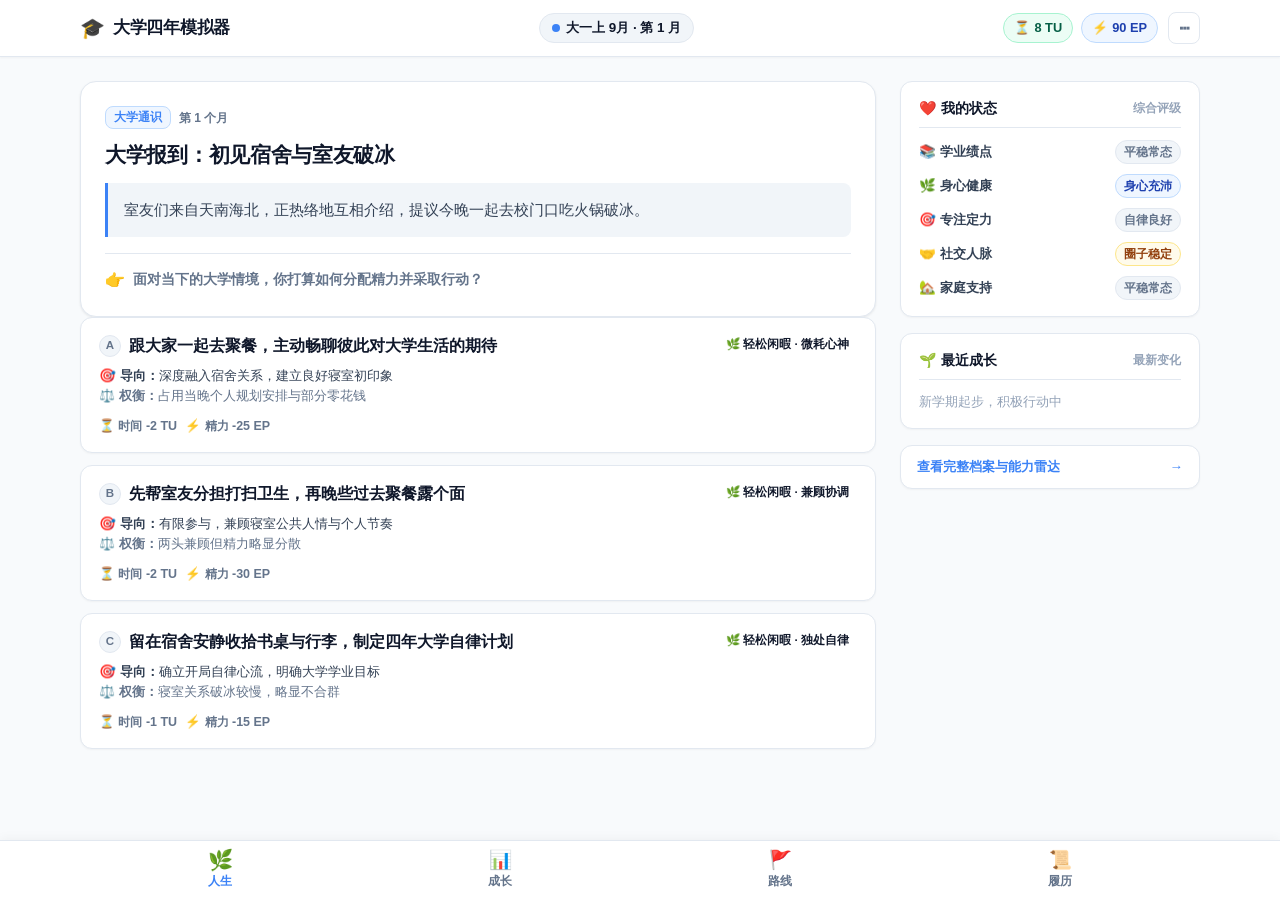
==== commit f353ed8b: "fix(ui/ux): resolve desktop/tablet/mobile responsive layout, centering, and overflow issues" ====
--- a/university-simulator-demo/index.html
+++ b/university-simulator-demo/index.html
@@ -10,32 +10,34 @@
 <body>
   <!-- 顶部极简状态栏 (Top Status Bar) -->
   <header class="top-bar">
-    <div class="top-bar-left">
-      <div class="brand">
-        <span class="brand-icon">🎓</span>
-        <span class="brand-title">大学四年模拟器</span>
-      </div>
-    </div>
-    <div class="top-bar-center">
-      <div class="stage-badge" id="top-stage-badge">
-        <span class="stage-dot"></span>
-        <span id="top-stage-text">大一上 · 9月</span>
-      </div>
-    </div>
-    <div class="top-bar-right">
-      <div class="resource-group">
-        <div class="res-item res-tu" id="res-tu-chip" title="本月剩余自由时间 (Time Units)">
-          <span class="res-icon">⏳</span>
-          <span class="res-val" id="top-tu-val">8 TU</span>
-        </div>
-        <div class="res-item res-ep" id="res-ep-chip" title="当前精力 (Energy Points)">
-          <span class="res-icon">⚡</span>
-          <span class="res-val" id="top-ep-val">90 EP</span>
-        </div>
-      </div>
-      <button class="btn-icon-menu" id="btn-open-menu" title="游戏设置与更多操作" aria-label="更多菜单">
-        <span>⋯</span>
-      </button>
+    <div class="top-bar-inner">
+      <div class="top-bar-left">
+        <div class="brand">
+          <span class="brand-icon">🎓</span>
+          <span class="brand-title">大学四年模拟器</span>
+        </div>
+      </div>
+      <div class="top-bar-center">
+        <div class="stage-badge" id="top-stage-badge">
+          <span class="stage-dot"></span>
+          <span id="top-stage-text">大一上 · 9月</span>
+        </div>
+      </div>
+      <div class="top-bar-right">
+        <div class="resource-group">
+          <div class="res-item res-tu" id="res-tu-chip" title="本月剩余自由时间 (Time Units)">
+            <span class="res-icon">⏳</span>
+            <span class="res-val" id="top-tu-val">8 TU</span>
+          </div>
+          <div class="res-item res-ep" id="res-ep-chip" title="当前精力 (Energy Points)">
+            <span class="res-icon">⚡</span>
+            <span class="res-val" id="top-ep-val">90 EP</span>
+          </div>
+        </div>
+        <button class="btn-icon-menu" id="btn-open-menu" title="游戏设置与更多操作" aria-label="更多菜单">
+          <span>⋯</span>
+        </button>
+      </div>
     </div>
   </header>
 
@@ -242,22 +244,24 @@
 
   <!-- 底部固定一级导航栏 (Bottom Navigation) -->
   <nav class="bottom-nav">
-    <button class="nav-item active" data-tab="life" id="nav-btn-life">
-      <span class="nav-icon">🌿</span>
-      <span class="nav-text">人生</span>
-    </button>
-    <button class="nav-item" data-tab="growth" id="nav-btn-growth">
-      <span class="nav-icon">📊</span>
-      <span class="nav-text">成长</span>
-    </button>
-    <button class="nav-item" data-tab="routes" id="nav-btn-routes">
-      <span class="nav-icon">🚩</span>
-      <span class="nav-text">路线</span>
-    </button>
-    <button class="nav-item" data-tab="history" id="nav-btn-history">
-      <span class="nav-icon">📜</span>
-      <span class="nav-text">履历</span>
-    </button>
+    <div class="bottom-nav-inner">
+      <button class="nav-item active" data-tab="life" id="nav-btn-life">
+        <span class="nav-icon">🌿</span>
+        <span class="nav-text">人生</span>
+      </button>
+      <button class="nav-item" data-tab="growth" id="nav-btn-growth">
+        <span class="nav-icon">📊</span>
+        <span class="nav-text">成长</span>
+      </button>
+      <button class="nav-item" data-tab="routes" id="nav-btn-routes">
+        <span class="nav-icon">🚩</span>
+        <span class="nav-text">路线</span>
+      </button>
+      <button class="nav-item" data-tab="history" id="nav-btn-history">
+        <span class="nav-icon">📜</span>
+        <span class="nav-text">履历</span>
+      </button>
+    </div>
   </nav>
 
   <!-- ================= 弹窗系统 ================= -->
--- a/university-simulator-demo/css/style.css
+++ b/university-simulator-demo/css/style.css
@@ -1,10 +1,10 @@
 /* ==========================================================================
-   大学四年模拟器 - 沉浸式人生模拟系统样式表 (style.css)
+   大学四年模拟器 - 沉浸式人生模拟系统响应式样式表 (style.css)
    设计原则：
    - 极简、现代、克制、轻游戏化 (聚焦当前人生、当前事件、单屏决策)
-   - 严格避免 AI 渐变仪表盘风与 ERP 后台感
-   - 统一定义 Spacing (4/8/12/16/24/32/48) 与 Radius (8/12/16/9999)
-   - 完善支持 4 大一级 Tab (人生, 成长, 路线, 履历) 与全端响应式
+   - 居中自适应容器，彻底消除左右偏移与横向溢出
+   - 完备支持 Desktop (>1024px)、Tablet (768~1023px)、Mobile (<768px)
+   - 统一 Header、Main Content、Bottom Nav 的居中对齐坐标系
    ========================================================================== */
 
 :root {
@@ -61,50 +61,77 @@
   --radius-lg: 16px;
   --radius-full: 9999px;
 
+  /* 布局宽度 tokens */
+  --container-max-width: 1160px;
+
   /* 字体系统 */
   --font-sans: -apple-system, BlinkMacSystemFont, "Segoe UI", Roboto, "PingFang SC", "Hiragino Sans GB", "Microsoft YaHei", sans-serif;
   --font-mono: ui-monospace, SFMono-Regular, Menlo, Monaco, Consolas, monospace;
 }
 
-/* 全局重置 */
+/* 全局重置与容器基础 */
 *, *::before, *::after {
   box-sizing: border-box;
   margin: 0;
   padding: 0;
 }
 
-html, body {
-  width: 100%;
-  min-height: 100vh;
+html {
+  width: 100%;
+  height: 100%;
+  overflow-x: hidden;
+  -webkit-text-size-adjust: 100%;
+}
+
+body {
+  width: 100%;
+  min-height: 100%;
+  min-height: 100dvh;
   background-color: var(--bg-app);
   color: var(--text-main);
   font-family: var(--font-sans);
   line-height: 1.5;
   -webkit-font-smoothing: antialiased;
+  -moz-osx-font-smoothing: grayscale;
+  display: flex;
+  flex-direction: column;
   overflow-x: hidden;
 }
 
-body {
-  display: flex;
-  flex-direction: column;
-  padding-bottom: 72px; /* 给底部导航栏留出空间 */
+img, svg {
+  max-width: 100%;
+  height: auto;
 }
 
 /* ================= 顶部极简状态栏 (Top Bar) ================= */
 .top-bar {
-  height: 56px;
+  width: 100%;
   background: var(--bg-card);
   border-bottom: 1px solid var(--border-subtle);
-  display: flex;
-  justify-content: space-between;
-  align-items: center;
-  padding: 0 20px;
   position: sticky;
   top: 0;
   z-index: 50;
   box-shadow: var(--shadow-xs);
 }
 
+.top-bar-inner {
+  width: 100%;
+  max-width: var(--container-max-width);
+  margin: 0 auto;
+  padding: 0 20px;
+  height: 56px;
+  display: flex;
+  justify-content: space-between;
+  align-items: center;
+  gap: 12px;
+}
+
+.top-bar-left {
+  display: flex;
+  align-items: center;
+  flex-shrink: 0;
+}
+
 .top-bar-left .brand {
   display: flex;
   align-items: center;
@@ -113,6 +140,7 @@
 
 .brand-icon {
   font-size: 1.25rem;
+  line-height: 1;
 }
 
 .brand-title {
@@ -120,11 +148,15 @@
   font-weight: 800;
   color: var(--text-main);
   letter-spacing: -0.3px;
+  white-space: nowrap;
 }
 
 .top-bar-center {
   display: flex;
   align-items: center;
+  justify-content: center;
+  flex: 1;
+  min-width: 0;
 }
 
 .stage-badge {
@@ -138,6 +170,7 @@
   font-size: 0.84rem;
   font-weight: 700;
   color: var(--text-main);
+  white-space: nowrap;
 }
 
 .stage-dot {
@@ -145,12 +178,14 @@
   height: 8px;
   border-radius: 50%;
   background-color: var(--primary);
+  flex-shrink: 0;
 }
 
 .top-bar-right {
   display: flex;
   align-items: center;
   gap: 10px;
+  flex-shrink: 0;
 }
 
 .resource-group {
@@ -167,6 +202,7 @@
   border-radius: var(--radius-full);
   font-size: 0.8rem;
   font-weight: 700;
+  white-space: nowrap;
 }
 
 .res-tu {
@@ -195,6 +231,7 @@
   font-weight: bold;
   color: var(--text-muted);
   transition: all 0.15s;
+  flex-shrink: 0;
 }
 
 .btn-icon-menu:hover {
@@ -206,14 +243,17 @@
 /* ================= 主内容容器 ================= */
 .app-main {
   flex: 1;
-  max-width: 1120px;
-  width: 100%;
+  width: 100%;
+  max-width: var(--container-max-width);
   margin: 0 auto;
-  padding: 24px 20px;
+  padding: 24px 20px 84px 20px;
+  min-width: 0;
 }
 
 .tab-panel {
   display: none;
+  width: 100%;
+  min-width: 0;
   animation: fadeIn 0.2s ease-out;
 }
 
@@ -230,6 +270,8 @@
   display: flex;
   flex-direction: column;
   gap: 20px;
+  width: 100%;
+  min-width: 0;
 }
 
 .panel-header {
@@ -252,43 +294,54 @@
 /* ================= 页面 1: 人生 (Life Layout) ================= */
 .life-layout {
   display: grid;
-  grid-template-columns: 1fr 310px;
+  grid-template-columns: minmax(0, 1fr) 300px;
   gap: 24px;
   align-items: start;
+  width: 100%;
+  min-width: 0;
 }
 
 .life-main-col {
   display: flex;
   flex-direction: column;
   gap: 16px;
+  min-width: 0;
+  width: 100%;
 }
 
 .life-sidebar-col {
   display: flex;
   flex-direction: column;
   gap: 16px;
-}
-
-/* 多事件切换胶囊 */
+  min-width: 0;
+  width: 100%;
+}
+
+/* 多事件切换胶囊 (响应式 wrap，绝不溢出) */
 .event-switch-bar {
   display: flex;
+  flex-wrap: wrap;
   align-items: center;
   gap: 8px;
   margin-bottom: 4px;
-  overflow-x: auto;
-  padding-bottom: 4px;
+  width: 100%;
+  min-width: 0;
 }
 
 .switch-label {
   font-size: 0.8rem;
   color: var(--text-muted);
   white-space: nowrap;
-  font-weight: 600;
+  font-weight: 700;
+  flex-shrink: 0;
 }
 
 .switch-chips {
   display: flex;
+  flex-wrap: wrap;
   gap: 6px;
+  flex: 1;
+  min-width: 0;
 }
 
 .switch-chip {
@@ -300,8 +353,10 @@
   font-weight: 600;
   color: var(--text-body);
   cursor: pointer;
-  white-space: nowrap;
   transition: all 0.15s;
+  max-width: 100%;
+  overflow-wrap: anywhere;
+  word-break: normal;
 }
 
 .switch-chip:hover {
@@ -322,6 +377,8 @@
   border-radius: var(--radius-lg);
   padding: 24px;
   box-shadow: var(--shadow-sm);
+  width: 100%;
+  min-width: 0;
 }
 
 .event-meta-row {
@@ -355,6 +412,8 @@
   line-height: 1.35;
   margin-bottom: 14px;
   letter-spacing: -0.3px;
+  overflow-wrap: anywhere;
+  word-break: normal;
 }
 
 .event-narrative-box {
@@ -366,6 +425,8 @@
   line-height: 1.7;
   color: var(--text-body);
   margin-bottom: 16px;
+  overflow-wrap: anywhere;
+  word-break: normal;
 }
 
 .action-prompt-row {
@@ -388,6 +449,8 @@
   display: flex;
   flex-direction: column;
   gap: 12px;
+  width: 100%;
+  min-width: 0;
 }
 
 .action-card {
@@ -402,6 +465,8 @@
   gap: 8px;
   box-shadow: var(--shadow-xs);
   position: relative;
+  width: 100%;
+  min-width: 0;
 }
 
 .action-card:hover:not(.disabled) {
@@ -423,7 +488,7 @@
 .action-card-top {
   display: flex;
   justify-content: space-between;
-  align-items: center;
+  align-items: flex-start;
   gap: 12px;
 }
 
@@ -434,6 +499,10 @@
   display: flex;
   align-items: center;
   gap: 8px;
+  flex: 1;
+  min-width: 0;
+  overflow-wrap: anywhere;
+  word-break: normal;
 }
 
 .action-key-pill {
@@ -448,6 +517,7 @@
   align-items: center;
   justify-content: center;
   border: 1px solid var(--border-subtle);
+  flex-shrink: 0;
 }
 
 .action-card:hover:not(.disabled) .action-key-pill {
@@ -461,6 +531,8 @@
   font-weight: 700;
   padding: 2px 8px;
   border-radius: var(--radius-full);
+  white-space: nowrap;
+  flex-shrink: 0;
 }
 
 .load-badge.lvl-0 { background: #f0fdf4; color: #166534; border: 1px solid #bbf7d0; }
@@ -472,18 +544,23 @@
   font-size: 0.84rem;
   color: var(--text-body);
   line-height: 1.5;
+  overflow-wrap: anywhere;
+  word-break: normal;
 }
 
 .action-footer-row {
   display: flex;
   justify-content: space-between;
   align-items: center;
+  flex-wrap: wrap;
+  gap: 8px;
   margin-top: 4px;
   font-size: 0.78rem;
 }
 
 .action-cost-tags {
   display: flex;
+  flex-wrap: wrap;
   gap: 8px;
   font-weight: 600;
   color: var(--text-muted);
@@ -493,6 +570,7 @@
   display: inline-flex;
   align-items: center;
   gap: 3px;
+  white-space: nowrap;
 }
 
 .action-disabled-hint {
@@ -510,6 +588,8 @@
 /* ================= 阶段 B: 月度结果结算卡 (Month Result Phase) ================= */
 .month-result-view {
   animation: fadeIn 0.25s ease-out;
+  width: 100%;
+  min-width: 0;
 }
 
 .result-card {
@@ -521,6 +601,8 @@
   display: flex;
   flex-direction: column;
   gap: 20px;
+  width: 100%;
+  min-width: 0;
 }
 
 .result-header {
@@ -544,12 +626,15 @@
   font-size: 1.35rem;
   font-weight: 800;
   color: var(--text-main);
+  overflow-wrap: anywhere;
+  word-break: normal;
 }
 
 .result-subtitle {
   font-size: 0.86rem;
   color: var(--text-muted);
   margin-top: 2px;
+  overflow-wrap: anywhere;
 }
 
 .result-story-box {
@@ -558,6 +643,8 @@
   border-left: 4px solid var(--success);
   padding: 16px 18px;
   border-radius: 0 var(--radius-sm) var(--radius-sm) 0;
+  overflow-wrap: anywhere;
+  word-break: normal;
 }
 
 .story-label {
@@ -571,6 +658,8 @@
   font-size: 0.94rem;
   line-height: 1.7;
   color: var(--text-body);
+  overflow-wrap: anywhere;
+  word-break: normal;
 }
 
 .result-changes-box {
@@ -656,6 +745,8 @@
   border-radius: var(--radius-card);
   padding: 16px 18px;
   box-shadow: var(--shadow-xs);
+  width: 100%;
+  min-width: 0;
 }
 
 .quick-card-head {
@@ -690,6 +781,7 @@
   justify-content: space-between;
   align-items: center;
   font-size: 0.84rem;
+  gap: 8px;
 }
 
 .quick-status-name {
@@ -698,6 +790,7 @@
   display: flex;
   align-items: center;
   gap: 6px;
+  white-space: nowrap;
 }
 
 .quick-status-badge {
@@ -705,6 +798,7 @@
   font-weight: 700;
   padding: 2px 8px;
   border-radius: var(--radius-full);
+  white-space: nowrap;
 }
 
 .badge-success { background: var(--success-light); color: #065f46; border: 1px solid var(--success-border); }
@@ -725,11 +819,13 @@
   gap: 6px;
   font-size: 0.82rem;
   color: var(--text-body);
+  overflow-wrap: anywhere;
 }
 
 .growth-item-icon {
   color: var(--success);
   font-weight: bold;
+  flex-shrink: 0;
 }
 
 .btn-link-growth {
@@ -746,6 +842,7 @@
   cursor: pointer;
   transition: all 0.15s;
   box-shadow: var(--shadow-xs);
+  width: 100%;
 }
 
 .btn-link-growth:hover {
@@ -760,6 +857,8 @@
   border-radius: var(--radius-card);
   padding: 20px 24px;
   box-shadow: var(--shadow-xs);
+  width: 100%;
+  min-width: 0;
 }
 
 .card-section-title {
@@ -776,8 +875,9 @@
 
 .states-grid {
   display: grid;
-  grid-template-columns: repeat(auto-fill, minmax(280px, 1fr));
+  grid-template-columns: repeat(auto-fill, minmax(min(100%, 260px), 1fr));
   gap: 14px;
+  width: 100%;
 }
 
 .state-card-item {
@@ -788,18 +888,21 @@
   display: flex;
   flex-direction: column;
   gap: 6px;
+  min-width: 0;
 }
 
 .state-item-head {
   display: flex;
   justify-content: space-between;
   align-items: center;
+  gap: 8px;
 }
 
 .state-item-name {
   font-size: 0.88rem;
   font-weight: 700;
   color: var(--text-main);
+  white-space: nowrap;
 }
 
 .state-item-bar {
@@ -819,18 +922,23 @@
 .state-item-desc {
   font-size: 0.78rem;
   color: var(--text-muted);
+  overflow-wrap: anywhere;
 }
 
 .growth-radar-wrapper {
   display: flex;
   justify-content: center;
+  align-items: center;
   margin: 10px 0 20px 0;
+  width: 100%;
+  min-width: 0;
 }
 
 .capabilities-grid {
   display: grid;
-  grid-template-columns: repeat(auto-fill, minmax(240px, 1fr));
+  grid-template-columns: repeat(auto-fill, minmax(min(100%, 220px), 1fr));
   gap: 12px;
+  width: 100%;
 }
 
 .cap-card-item {
@@ -841,23 +949,27 @@
   display: flex;
   flex-direction: column;
   gap: 4px;
+  min-width: 0;
 }
 
 .cap-card-top {
   display: flex;
   justify-content: space-between;
   align-items: center;
+  gap: 8px;
 }
 
 .cap-card-title {
   font-size: 0.86rem;
   font-weight: 700;
   color: var(--text-main);
+  white-space: nowrap;
 }
 
 .cap-card-desc {
   font-size: 0.78rem;
   color: var(--text-muted);
+  overflow-wrap: anywhere;
 }
 
 /* ================= 页面 3: 路线 (Routes Page) ================= */
@@ -865,6 +977,8 @@
   display: flex;
   flex-direction: column;
   gap: 16px;
+  width: 100%;
+  min-width: 0;
 }
 
 .route-card {
@@ -874,6 +988,8 @@
   padding: 20px 22px;
   box-shadow: var(--shadow-xs);
   transition: all 0.2s;
+  width: 100%;
+  min-width: 0;
 }
 
 .route-card.expanded {
@@ -885,6 +1001,8 @@
   display: flex;
   justify-content: space-between;
   align-items: center;
+  flex-wrap: wrap;
+  gap: 12px;
   cursor: pointer;
 }
 
@@ -892,22 +1010,26 @@
   display: flex;
   align-items: center;
   gap: 10px;
+  min-width: 0;
 }
 
 .route-icon {
   font-size: 1.3rem;
+  flex-shrink: 0;
 }
 
 .route-name {
   font-size: 1.05rem;
   font-weight: 800;
   color: var(--text-main);
+  overflow-wrap: anywhere;
 }
 
 .route-progress-wrap {
   display: flex;
   align-items: center;
   gap: 12px;
+  flex-wrap: wrap;
 }
 
 .route-progress-bar-container {
@@ -930,6 +1052,7 @@
   font-size: 0.84rem;
   color: var(--text-muted);
   cursor: pointer;
+  white-space: nowrap;
 }
 
 .route-summary-text {
@@ -937,6 +1060,7 @@
   color: var(--text-body);
   margin-top: 10px;
   line-height: 1.6;
+  overflow-wrap: anywhere;
 }
 
 .route-detail-drawer {
@@ -965,6 +1089,7 @@
   font-size: 0.86rem;
   color: var(--text-body);
   line-height: 1.5;
+  overflow-wrap: anywhere;
 }
 
 /* ================= 页面 4: 履历 (History Page) ================= */
@@ -975,6 +1100,9 @@
   padding-bottom: 10px;
   margin-bottom: 16px;
   overflow-x: auto;
+  width: 100%;
+  min-width: 0;
+  -webkit-overflow-scrolling: touch;
 }
 
 .subtab-btn {
@@ -988,6 +1116,7 @@
   cursor: pointer;
   white-space: nowrap;
   transition: all 0.15s;
+  flex-shrink: 0;
 }
 
 .subtab-btn:hover {
@@ -1004,6 +1133,8 @@
   display: flex;
   flex-direction: column;
   gap: 14px;
+  width: 100%;
+  min-width: 0;
 }
 
 .timeline-item {
@@ -1015,12 +1146,16 @@
   display: flex;
   flex-direction: column;
   gap: 6px;
+  width: 100%;
+  min-width: 0;
 }
 
 .timeline-item-head {
   display: flex;
   justify-content: space-between;
   align-items: center;
+  gap: 8px;
+  flex-wrap: wrap;
 }
 
 .timeline-month-badge {
@@ -1033,12 +1168,14 @@
   font-size: 0.94rem;
   font-weight: 800;
   color: var(--text-main);
+  overflow-wrap: anywhere;
 }
 
 .timeline-desc {
   font-size: 0.86rem;
   color: var(--text-body);
   line-height: 1.6;
+  overflow-wrap: anywhere;
 }
 
 .timeline-tags {
@@ -1050,8 +1187,9 @@
 
 .milestones-grid {
   display: grid;
-  grid-template-columns: repeat(auto-fill, minmax(260px, 1fr));
+  grid-template-columns: repeat(auto-fill, minmax(min(100%, 250px), 1fr));
   gap: 12px;
+  width: 100%;
 }
 
 .milestone-badge-card {
@@ -1063,6 +1201,7 @@
   align-items: flex-start;
   gap: 10px;
   box-shadow: var(--shadow-xs);
+  min-width: 0;
 }
 
 .milestone-card-icon {
@@ -1074,18 +1213,22 @@
   font-size: 0.9rem;
   font-weight: 800;
   color: var(--text-main);
+  overflow-wrap: anywhere;
 }
 
 .milestone-card-desc {
   font-size: 0.78rem;
   color: var(--text-muted);
   margin-top: 2px;
+  overflow-wrap: anywhere;
 }
 
 .projects-list {
   display: flex;
   flex-direction: column;
   gap: 12px;
+  width: 100%;
+  min-width: 0;
 }
 
 .project-card {
@@ -1094,19 +1237,24 @@
   border-radius: var(--radius-card);
   padding: 16px 18px;
   box-shadow: var(--shadow-xs);
+  width: 100%;
+  min-width: 0;
 }
 
 .project-card-top {
   display: flex;
   justify-content: space-between;
   align-items: center;
+  gap: 8px;
   margin-bottom: 6px;
+  flex-wrap: wrap;
 }
 
 .project-card-name {
   font-size: 0.96rem;
   font-weight: 800;
   color: var(--text-main);
+  overflow-wrap: anywhere;
 }
 
 .project-card-role {
@@ -1117,12 +1265,14 @@
   padding: 2px 8px;
   border-radius: var(--radius-sm);
   color: var(--text-body);
+  white-space: nowrap;
 }
 
 .project-card-desc {
   font-size: 0.86rem;
   color: var(--text-body);
   line-height: 1.6;
+  overflow-wrap: anywhere;
 }
 
 /* ================= 底部固定导航 (Bottom Nav) ================= */
@@ -1131,18 +1281,28 @@
   bottom: 0;
   left: 0;
   right: 0;
+  width: 100%;
   height: 60px;
   background: var(--bg-card);
   border-top: 1px solid var(--border-subtle);
-  display: flex;
-  justify-content: space-around;
-  align-items: center;
   z-index: 100;
   box-shadow: 0 -2px 10px rgba(0, 0, 0, 0.04);
 }
 
+.bottom-nav-inner {
+  width: 100%;
+  max-width: var(--container-max-width);
+  margin: 0 auto;
+  height: 100%;
+  display: flex;
+  justify-content: space-around;
+  align-items: center;
+  padding: 0 20px;
+}
+
 .nav-item {
   flex: 1;
+  max-width: 160px;
   height: 100%;
   background: transparent;
   border: none;
@@ -1158,6 +1318,7 @@
 
 .nav-icon {
   font-size: 1.15rem;
+  line-height: 1;
 }
 
 .nav-text {
@@ -1202,6 +1363,7 @@
   width: 100%;
   max-width: 540px;
   max-height: 90vh;
+  max-height: 90dvh;
   display: flex;
   flex-direction: column;
   overflow: hidden;
@@ -1262,6 +1424,7 @@
 
 .menu-item-icon {
   font-size: 1.4rem;
+  flex-shrink: 0;
 }
 
 .menu-item-title {
@@ -1394,11 +1557,13 @@
   display: flex;
   justify-content: space-between;
   align-items: center;
+  gap: 10px;
 }
 
 .resume-nav-tabs {
   display: flex;
   gap: 8px;
+  flex-wrap: wrap;
 }
 
 .resume-tab-btn {
@@ -1418,10 +1583,20 @@
   border-color: var(--primary);
 }
 
+.btn-close-modal {
+  background: transparent;
+  border: none;
+  font-size: 1.4rem;
+  line-height: 1;
+  color: var(--text-muted);
+  cursor: pointer;
+}
+
 .resume-modal-body {
   padding: 20px;
   overflow-y: auto;
   max-height: calc(90vh - 60px);
+  max-height: calc(90dvh - 60px);
 }
 
 /* 中国式家长荣誉证书样式 */
@@ -1454,6 +1629,7 @@
   font-size: 1.5rem;
   font-weight: 900;
   color: #0f172a;
+  overflow-wrap: anywhere;
 }
 
 .cert-subtitle {
@@ -1482,6 +1658,7 @@
   font-weight: 900;
   color: #1e3a8a;
   margin: 4px 0 8px 0;
+  overflow-wrap: anywhere;
 }
 
 .outcome-salary-box {
@@ -1494,6 +1671,8 @@
   font-size: 0.84rem;
   font-weight: 700;
   color: #1e40af;
+  flex-wrap: wrap;
+  justify-content: center;
 }
 
 .outcome-details-grid {
@@ -1501,6 +1680,7 @@
   grid-template-columns: 1fr 1fr;
   gap: 16px;
   margin-bottom: 20px;
+  width: 100%;
 }
 
 .outcome-box {
@@ -1508,6 +1688,7 @@
   border: 1px solid var(--border-subtle);
   border-radius: var(--radius-card);
   padding: 14px 16px;
+  min-width: 0;
 }
 
 .outcome-box-title {
@@ -1522,6 +1703,7 @@
   font-size: 0.84rem;
   color: var(--text-body);
   line-height: 1.6;
+  overflow-wrap: anywhere;
 }
 
 .outcome-desc-text {
@@ -1531,6 +1713,7 @@
   font-size: 0.88rem;
   color: var(--text-body);
   line-height: 1.6;
+  overflow-wrap: anywhere;
 }
 
 /* 标准 A4 简历 */
@@ -1540,6 +1723,7 @@
   border-radius: var(--radius-sm);
   padding: 32px;
   color: #1e293b;
+  width: 100%;
 }
 
 .resume-paper-header {
@@ -1549,6 +1733,7 @@
   display: flex;
   justify-content: space-between;
   align-items: flex-end;
+  gap: 12px;
 }
 
 .resume-candidate-name {
@@ -1586,6 +1771,8 @@
   display: flex;
   justify-content: space-between;
   font-size: 0.88rem;
+  gap: 8px;
+  flex-wrap: wrap;
 }
 
 .resume-edu-sub {
@@ -1601,8 +1788,11 @@
 .project-item-top {
   display: flex;
   justify-content: space-between;
+  align-items: center;
   font-size: 0.88rem;
   font-weight: 700;
+  gap: 8px;
+  flex-wrap: wrap;
 }
 
 .project-role-tag {
@@ -1610,6 +1800,7 @@
   font-size: 0.72rem;
   padding: 1px 6px;
   border-radius: var(--radius-sm);
+  white-space: nowrap;
 }
 
 .project-desc-bullets {
@@ -1617,29 +1808,7 @@
   font-size: 0.82rem;
   color: var(--text-body);
   line-height: 1.6;
-}
-
-.resume-skills-grid {
-  display: grid;
-  grid-template-columns: repeat(auto-fill, minmax(180px, 1fr));
-  gap: 8px;
-}
-
-.skill-pill {
-  background: var(--bg-card-subtle);
-  border: 1px solid var(--border-subtle);
-  padding: 6px 10px;
-  border-radius: var(--radius-sm);
-}
-
-.skill-pill-name {
-  font-size: 0.82rem;
-  font-weight: 800;
-}
-
-.skill-pill-desc {
-  font-size: 0.74rem;
-  color: var(--text-muted);
+  overflow-wrap: anywhere;
 }
 
 /* ================= 七维多边形雷达图 (Heptagon SVG Radar) ================= */
@@ -1652,6 +1821,7 @@
   border-radius: var(--radius-card);
   padding: 12px;
   width: 100%;
+  min-width: 0;
 }
 
 .radar-chart-svg {
@@ -1704,15 +1874,34 @@
   fill: var(--primary);
 }
 
-/* ================= 移动端与多端适配 ================= */
-@media (max-width: 860px) {
+/* ================= 响应式与全端适配 (Responsive Rules) ================= */
+
+/* 1. Tablet 中等屏幕 (768px ~ 1023px) */
+@media (max-width: 1023px) {
   .life-layout {
     grid-template-columns: 1fr;
+    gap: 20px;
+  }
+
+  .life-sidebar-col {
+    display: grid;
+    grid-template-columns: 1fr 1fr;
     gap: 16px;
   }
 
+  .btn-link-growth {
+    grid-column: 1 / -1;
+  }
+}
+
+/* 2. Mobile 移动端 (< 768px) */
+@media (max-width: 767px) {
   .app-main {
-    padding: 14px 12px;
+    padding: 16px 14px calc(76px + env(safe-area-inset-bottom, 0px)) 14px;
+  }
+
+  .life-sidebar-col {
+    grid-template-columns: 1fr;
   }
 
   .current-event-card {
@@ -1721,6 +1910,7 @@
 
   .event-headline {
     font-size: 1.15rem;
+    margin-bottom: 12px;
   }
 
   .event-narrative-box {
@@ -1759,9 +1949,16 @@
   }
 }
 
-@media (max-width: 480px) {
-  .top-bar {
+/* 3. Small Mobile 窄屏手机 (< 540px) */
+@media (max-width: 540px) {
+  .top-bar-inner {
     padding: 0 12px;
+    height: auto;
+    min-height: 52px;
+    flex-wrap: wrap;
+    gap: 8px;
+    padding-top: 6px;
+    padding-bottom: 6px;
   }
 
   .brand-title {
@@ -1770,6 +1967,37 @@
 
   .stage-badge {
     font-size: 0.76rem;
+    padding: 2px 8px;
+  }
+
+  .res-item {
+    font-size: 0.75rem;
     padding: 3px 8px;
   }
-}
+
+  .bottom-nav {
+    height: 56px;
+    padding-bottom: env(safe-area-inset-bottom, 0px);
+  }
+
+  .bottom-nav-inner {
+    padding: 0 8px;
+  }
+
+  .nav-icon {
+    font-size: 1.05rem;
+  }
+
+  .nav-text {
+    font-size: 0.72rem;
+  }
+
+  .modal-overlay {
+    padding: 8px;
+  }
+
+  .modal-card {
+    max-height: 94dvh;
+    border-radius: var(--radius-card);
+  }
+}
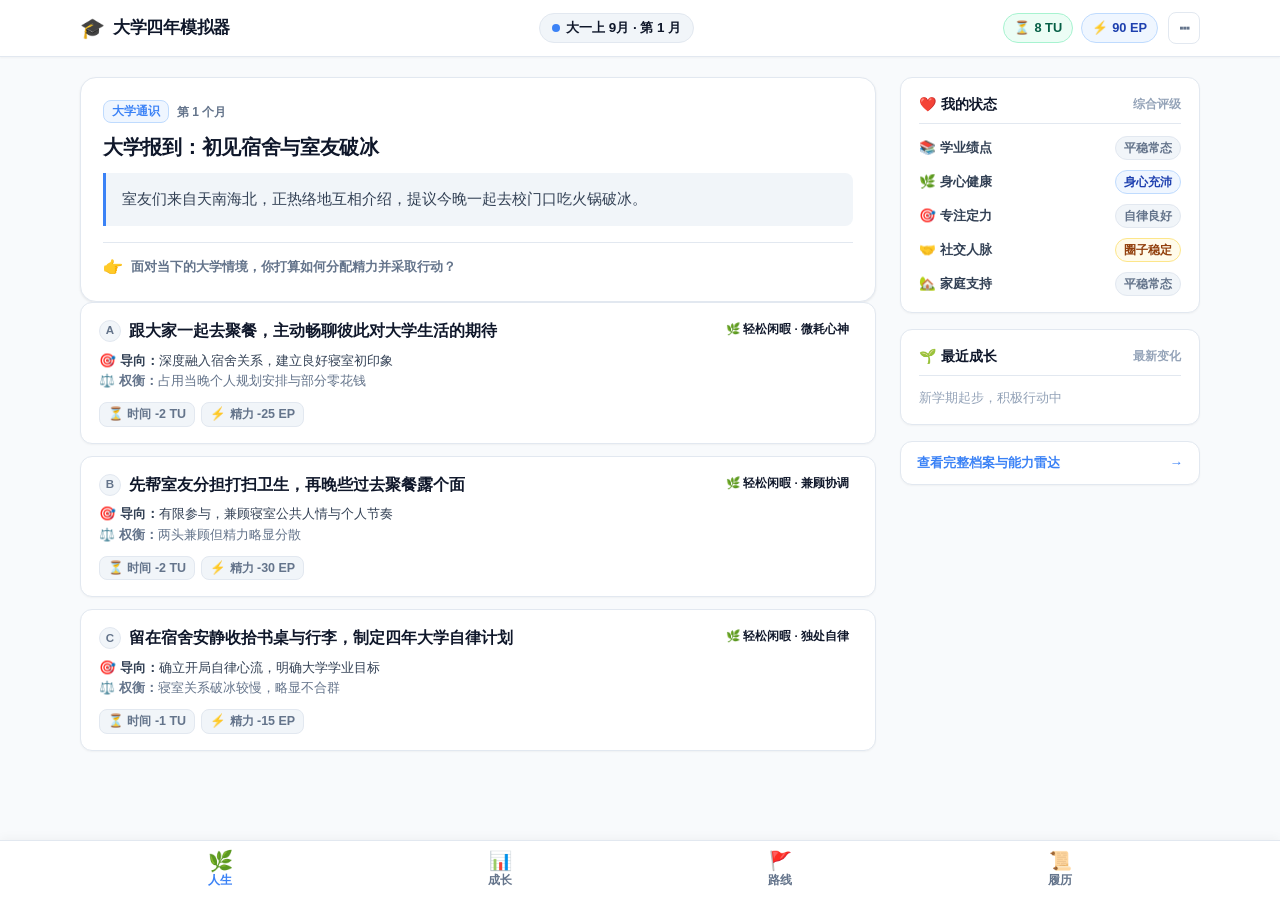
==== commit cb074d30: "feat(mobile): optimize mobile touch interactions, iOS safe area insets, bottom sheet modals, and mob" ====
--- a/university-simulator-demo/index.html
+++ b/university-simulator-demo/index.html
@@ -2,7 +2,7 @@
 <html lang="zh-CN">
 <head>
   <meta charset="UTF-8">
-  <meta name="viewport" content="width=device-width, initial-scale=1.0, maximum-scale=1.0, user-scalable=no">
+  <meta name="viewport" content="width=device-width, initial-scale=1.0, maximum-scale=1.0, user-scalable=no, viewport-fit=cover">
   <title>大学四年模拟器 - 沉浸式人生模拟系统</title>
   <meta name="description" content="大学四年模拟器 - 体验真实大学四年的成长、抉择与人生轨迹">
   <link rel="stylesheet" href="css/style.css">
--- a/university-simulator-demo/css/style.css
+++ b/university-simulator-demo/css/style.css
@@ -4,7 +4,7 @@
    - 极简、现代、克制、轻游戏化 (聚焦当前人生、当前事件、单屏决策)
    - 居中自适应容器，彻底消除左右偏移与横向溢出
    - 完备支持 Desktop (>1024px)、Tablet (768~1023px)、Mobile (<768px)
-   - 统一 Header、Main Content、Bottom Nav 的居中对齐坐标系
+   - 原生 App 级触控体验：支持 iOS Safe Area、触摸反馈、防误选与 Bottom Sheet
    ========================================================================== */
 
 :root {
@@ -74,6 +74,7 @@
   box-sizing: border-box;
   margin: 0;
   padding: 0;
+  -webkit-tap-highlight-color: transparent;
 }
 
 html {
@@ -98,6 +99,16 @@
   overflow-x: hidden;
 }
 
+button, input, select {
+  font-family: inherit;
+  touch-action: manipulation;
+}
+
+button {
+  user-select: none;
+  -webkit-user-select: none;
+}
+
 img, svg {
   max-width: 100%;
   height: auto;
@@ -112,6 +123,7 @@
   top: 0;
   z-index: 50;
   box-shadow: var(--shadow-xs);
+  padding-top: env(safe-area-inset-top, 0px);
 }
 
 .top-bar-inner {
@@ -234,6 +246,10 @@
   flex-shrink: 0;
 }
 
+.btn-icon-menu:active {
+  transform: scale(0.92);
+}
+
 .btn-icon-menu:hover {
   background: var(--bg-card-subtle);
   color: var(--text-main);
@@ -246,7 +262,7 @@
   width: 100%;
   max-width: var(--container-max-width);
   margin: 0 auto;
-  padding: 24px 20px 84px 20px;
+  padding: 20px 20px calc(76px + env(safe-area-inset-bottom, 0px)) 20px;
   min-width: 0;
 }
 
@@ -269,13 +285,13 @@
 .panel-inner-container {
   display: flex;
   flex-direction: column;
-  gap: 20px;
+  gap: 18px;
   width: 100%;
   min-width: 0;
 }
 
 .panel-header {
-  margin-bottom: 4px;
+  margin-bottom: 2px;
 }
 
 .panel-title {
@@ -317,15 +333,22 @@
   width: 100%;
 }
 
-/* 多事件切换胶囊 (响应式 wrap，绝不溢出) */
+/* 多事件切换胶囊 (自适应横向滚动条) */
 .event-switch-bar {
   display: flex;
-  flex-wrap: wrap;
   align-items: center;
   gap: 8px;
   margin-bottom: 4px;
   width: 100%;
   min-width: 0;
+  overflow-x: auto;
+  -webkit-overflow-scrolling: touch;
+  scrollbar-width: none;
+  padding-bottom: 4px;
+}
+
+.event-switch-bar::-webkit-scrollbar {
+  display: none;
 }
 
 .switch-label {
@@ -347,7 +370,7 @@
 .switch-chip {
   background: var(--bg-card);
   border: 1px solid var(--border-subtle);
-  padding: 4px 10px;
+  padding: 5px 12px;
   border-radius: var(--radius-full);
   font-size: 0.78rem;
   font-weight: 600;
@@ -357,6 +380,12 @@
   max-width: 100%;
   overflow-wrap: anywhere;
   word-break: normal;
+  white-space: nowrap;
+  flex-shrink: 0;
+}
+
+.switch-chip:active {
+  transform: scale(0.95);
 }
 
 .switch-chip:hover {
@@ -375,7 +404,7 @@
   background: var(--bg-card);
   border: 1px solid var(--border-card);
   border-radius: var(--radius-lg);
-  padding: 24px;
+  padding: 22px;
   box-shadow: var(--shadow-sm);
   width: 100%;
   min-width: 0;
@@ -385,7 +414,7 @@
   display: flex;
   align-items: center;
   gap: 8px;
-  margin-bottom: 12px;
+  margin-bottom: 10px;
 }
 
 .event-tag {
@@ -406,11 +435,11 @@
 }
 
 .event-headline {
-  font-size: 1.3rem;
+  font-size: 1.25rem;
   font-weight: 800;
   color: var(--text-main);
-  line-height: 1.35;
-  margin-bottom: 14px;
+  line-height: 1.4;
+  margin-bottom: 12px;
   letter-spacing: -0.3px;
   overflow-wrap: anywhere;
   word-break: normal;
@@ -421,7 +450,7 @@
   border-left: 3.5px solid var(--primary);
   padding: 14px 16px;
   border-radius: 0 var(--radius-sm) var(--radius-sm) 0;
-  font-size: 0.94rem;
+  font-size: 0.92rem;
   line-height: 1.7;
   color: var(--text-body);
   margin-bottom: 16px;
@@ -433,11 +462,11 @@
   display: flex;
   align-items: center;
   gap: 8px;
-  font-size: 0.86rem;
+  font-size: 0.84rem;
   font-weight: 700;
   color: var(--text-muted);
   border-top: 1px solid var(--border-subtle);
-  padding-top: 14px;
+  padding-top: 12px;
 }
 
 .prompt-icon {
@@ -476,7 +505,8 @@
 }
 
 .action-card:active:not(.disabled) {
-  transform: translateY(0);
+  transform: scale(0.985);
+  background: var(--bg-card-subtle);
 }
 
 .action-card.disabled {
@@ -489,11 +519,11 @@
   display: flex;
   justify-content: space-between;
   align-items: flex-start;
-  gap: 12px;
+  gap: 10px;
 }
 
 .action-card-title {
-  font-size: 1rem;
+  font-size: 0.98rem;
   font-weight: 800;
   color: var(--text-main);
   display: flex;
@@ -561,7 +591,7 @@
 .action-cost-tags {
   display: flex;
   flex-wrap: wrap;
-  gap: 8px;
+  gap: 6px;
   font-weight: 600;
   color: var(--text-muted);
 }
@@ -571,6 +601,10 @@
   align-items: center;
   gap: 3px;
   white-space: nowrap;
+  background: var(--bg-card-subtle);
+  padding: 2px 8px;
+  border-radius: var(--radius-sm);
+  border: 1px solid var(--border-subtle);
 }
 
 .action-disabled-hint {
@@ -596,18 +630,18 @@
   background: var(--bg-card);
   border: 1px solid var(--border-card);
   border-radius: var(--radius-lg);
-  padding: 28px 24px;
+  padding: 24px 20px;
   box-shadow: var(--shadow-sm);
   display: flex;
   flex-direction: column;
-  gap: 20px;
+  gap: 18px;
   width: 100%;
   min-width: 0;
 }
 
 .result-header {
   border-bottom: 1px solid var(--border-subtle);
-  padding-bottom: 16px;
+  padding-bottom: 14px;
 }
 
 .result-badge {
@@ -623,7 +657,7 @@
 }
 
 .result-title {
-  font-size: 1.35rem;
+  font-size: 1.25rem;
   font-weight: 800;
   color: var(--text-main);
   overflow-wrap: anywhere;
@@ -631,7 +665,7 @@
 }
 
 .result-subtitle {
-  font-size: 0.86rem;
+  font-size: 0.84rem;
   color: var(--text-muted);
   margin-top: 2px;
   overflow-wrap: anywhere;
@@ -641,7 +675,7 @@
   background: var(--bg-card-subtle);
   border: 1px solid var(--border-subtle);
   border-left: 4px solid var(--success);
-  padding: 16px 18px;
+  padding: 14px 16px;
   border-radius: 0 var(--radius-sm) var(--radius-sm) 0;
   overflow-wrap: anywhere;
   word-break: normal;
@@ -655,7 +689,7 @@
 }
 
 .story-text {
-  font-size: 0.94rem;
+  font-size: 0.92rem;
   line-height: 1.7;
   color: var(--text-body);
   overflow-wrap: anywhere;
@@ -666,7 +700,7 @@
   background: #ffffff;
   border: 1px solid var(--border-subtle);
   border-radius: var(--radius-card);
-  padding: 16px 18px;
+  padding: 14px 16px;
 }
 
 .changes-label {
@@ -728,14 +762,13 @@
   transition: all 0.2s cubic-bezier(0.4, 0, 0.2, 1);
 }
 
+.btn-primary-advance:active {
+  transform: scale(0.985);
+}
+
 .btn-primary-advance:hover {
   background: var(--primary-hover);
-  transform: translateY(-2px);
   box-shadow: var(--shadow-md);
-}
-
-.btn-primary-advance:active {
-  transform: translateY(0);
 }
 
 /* ================= 右侧人物简要状态 (Quick Status Sidebar) ================= */
@@ -845,6 +878,10 @@
   width: 100%;
 }
 
+.btn-link-growth:active {
+  transform: scale(0.985);
+}
+
 .btn-link-growth:hover {
   background: var(--primary-light);
   border-color: var(--primary-border);
@@ -855,18 +892,18 @@
   background: var(--bg-card);
   border: 1px solid var(--border-card);
   border-radius: var(--radius-card);
-  padding: 20px 24px;
+  padding: 18px 20px;
   box-shadow: var(--shadow-xs);
   width: 100%;
   min-width: 0;
 }
 
 .card-section-title {
-  font-size: 1rem;
+  font-size: 0.96rem;
   font-weight: 800;
   color: var(--text-main);
-  margin-bottom: 16px;
-  padding-bottom: 10px;
+  margin-bottom: 14px;
+  padding-bottom: 8px;
   border-bottom: 1px solid var(--border-subtle);
   display: flex;
   justify-content: space-between;
@@ -875,8 +912,8 @@
 
 .states-grid {
   display: grid;
-  grid-template-columns: repeat(auto-fill, minmax(min(100%, 260px), 1fr));
-  gap: 14px;
+  grid-template-columns: repeat(auto-fill, minmax(min(100%, 250px), 1fr));
+  gap: 12px;
   width: 100%;
 }
 
@@ -929,7 +966,7 @@
   display: flex;
   justify-content: center;
   align-items: center;
-  margin: 10px 0 20px 0;
+  margin: 10px 0 16px 0;
   width: 100%;
   min-width: 0;
 }
@@ -976,7 +1013,7 @@
 .routes-container {
   display: flex;
   flex-direction: column;
-  gap: 16px;
+  gap: 14px;
   width: 100%;
   min-width: 0;
 }
@@ -985,7 +1022,7 @@
   background: var(--bg-card);
   border: 1px solid var(--border-card);
   border-radius: var(--radius-card);
-  padding: 20px 22px;
+  padding: 18px 20px;
   box-shadow: var(--shadow-xs);
   transition: all 0.2s;
   width: 100%;
@@ -1002,24 +1039,24 @@
   justify-content: space-between;
   align-items: center;
   flex-wrap: wrap;
-  gap: 12px;
+  gap: 10px;
   cursor: pointer;
 }
 
 .route-title-group {
   display: flex;
   align-items: center;
-  gap: 10px;
+  gap: 8px;
   min-width: 0;
 }
 
 .route-icon {
-  font-size: 1.3rem;
+  font-size: 1.25rem;
   flex-shrink: 0;
 }
 
 .route-name {
-  font-size: 1.05rem;
+  font-size: 1rem;
   font-weight: 800;
   color: var(--text-main);
   overflow-wrap: anywhere;
@@ -1028,12 +1065,12 @@
 .route-progress-wrap {
   display: flex;
   align-items: center;
-  gap: 12px;
+  gap: 10px;
   flex-wrap: wrap;
 }
 
 .route-progress-bar-container {
-  width: 120px;
+  width: 100px;
   height: 8px;
   background: var(--bg-card-subtle);
   border-radius: var(--radius-full);
@@ -1049,45 +1086,45 @@
 .route-expand-btn {
   background: transparent;
   border: none;
-  font-size: 0.84rem;
+  font-size: 0.82rem;
   color: var(--text-muted);
   cursor: pointer;
   white-space: nowrap;
 }
 
 .route-summary-text {
-  font-size: 0.88rem;
-  color: var(--text-body);
-  margin-top: 10px;
-  line-height: 1.6;
-  overflow-wrap: anywhere;
-}
-
-.route-detail-drawer {
-  margin-top: 16px;
-  padding-top: 16px;
-  border-top: 1px dashed var(--border-subtle);
-  display: flex;
-  flex-direction: column;
-  gap: 12px;
-  animation: fadeIn 0.2s ease-out;
-}
-
-.route-detail-block {
-  display: flex;
-  flex-direction: column;
-  gap: 4px;
-}
-
-.detail-block-label {
-  font-size: 0.8rem;
-  font-weight: 700;
-  color: var(--text-muted);
-}
-
-.detail-block-content {
   font-size: 0.86rem;
   color: var(--text-body);
+  margin-top: 8px;
+  line-height: 1.6;
+  overflow-wrap: anywhere;
+}
+
+.route-detail-drawer {
+  margin-top: 14px;
+  padding-top: 14px;
+  border-top: 1px dashed var(--border-subtle);
+  display: flex;
+  flex-direction: column;
+  gap: 10px;
+  animation: fadeIn 0.2s ease-out;
+}
+
+.route-detail-block {
+  display: flex;
+  flex-direction: column;
+  gap: 3px;
+}
+
+.detail-block-label {
+  font-size: 0.78rem;
+  font-weight: 700;
+  color: var(--text-muted);
+}
+
+.detail-block-content {
+  font-size: 0.84rem;
+  color: var(--text-body);
   line-height: 1.5;
   overflow-wrap: anywhere;
 }
@@ -1098,11 +1135,16 @@
   gap: 8px;
   border-bottom: 1px solid var(--border-subtle);
   padding-bottom: 10px;
-  margin-bottom: 16px;
+  margin-bottom: 14px;
   overflow-x: auto;
   width: 100%;
   min-width: 0;
   -webkit-overflow-scrolling: touch;
+  scrollbar-width: none;
+}
+
+.history-subtabs::-webkit-scrollbar {
+  display: none;
 }
 
 .subtab-btn {
@@ -1132,7 +1174,7 @@
 .timeline-container {
   display: flex;
   flex-direction: column;
-  gap: 14px;
+  gap: 12px;
   width: 100%;
   min-width: 0;
 }
@@ -1141,7 +1183,7 @@
   background: var(--bg-card);
   border: 1px solid var(--border-card);
   border-radius: var(--radius-card);
-  padding: 16px 18px;
+  padding: 14px 16px;
   box-shadow: var(--shadow-xs);
   display: flex;
   flex-direction: column;
@@ -1165,14 +1207,14 @@
 }
 
 .timeline-title {
-  font-size: 0.94rem;
+  font-size: 0.92rem;
   font-weight: 800;
   color: var(--text-main);
   overflow-wrap: anywhere;
 }
 
 .timeline-desc {
-  font-size: 0.86rem;
+  font-size: 0.84rem;
   color: var(--text-body);
   line-height: 1.6;
   overflow-wrap: anywhere;
@@ -1187,8 +1229,8 @@
 
 .milestones-grid {
   display: grid;
-  grid-template-columns: repeat(auto-fill, minmax(min(100%, 250px), 1fr));
-  gap: 12px;
+  grid-template-columns: repeat(auto-fill, minmax(min(100%, 240px), 1fr));
+  gap: 10px;
   width: 100%;
 }
 
@@ -1196,7 +1238,7 @@
   background: var(--bg-card);
   border: 1px solid var(--border-card);
   border-radius: var(--radius-card);
-  padding: 14px 16px;
+  padding: 12px 14px;
   display: flex;
   align-items: flex-start;
   gap: 10px;
@@ -1205,19 +1247,19 @@
 }
 
 .milestone-card-icon {
-  font-size: 1.3rem;
+  font-size: 1.25rem;
   flex-shrink: 0;
 }
 
 .milestone-card-title {
-  font-size: 0.9rem;
+  font-size: 0.88rem;
   font-weight: 800;
   color: var(--text-main);
   overflow-wrap: anywhere;
 }
 
 .milestone-card-desc {
-  font-size: 0.78rem;
+  font-size: 0.76rem;
   color: var(--text-muted);
   margin-top: 2px;
   overflow-wrap: anywhere;
@@ -1235,7 +1277,7 @@
   background: var(--bg-card);
   border: 1px solid var(--border-card);
   border-radius: var(--radius-card);
-  padding: 16px 18px;
+  padding: 14px 16px;
   box-shadow: var(--shadow-xs);
   width: 100%;
   min-width: 0;
@@ -1251,7 +1293,7 @@
 }
 
 .project-card-name {
-  font-size: 0.96rem;
+  font-size: 0.92rem;
   font-weight: 800;
   color: var(--text-main);
   overflow-wrap: anywhere;
@@ -1269,7 +1311,7 @@
 }
 
 .project-card-desc {
-  font-size: 0.86rem;
+  font-size: 0.84rem;
   color: var(--text-body);
   line-height: 1.6;
   overflow-wrap: anywhere;
@@ -1287,6 +1329,7 @@
   border-top: 1px solid var(--border-subtle);
   z-index: 100;
   box-shadow: 0 -2px 10px rgba(0, 0, 0, 0.04);
+  padding-bottom: env(safe-area-inset-bottom, 0px);
 }
 
 .bottom-nav-inner {
@@ -1310,7 +1353,7 @@
   flex-direction: column;
   align-items: center;
   justify-content: center;
-  gap: 3px;
+  gap: 2px;
   cursor: pointer;
   color: var(--text-muted);
   transition: all 0.15s;
@@ -1390,6 +1433,7 @@
   line-height: 1;
   color: var(--text-muted);
   cursor: pointer;
+  padding: 4px 8px;
 }
 
 .btn-close:hover {
@@ -1415,6 +1459,10 @@
   text-align: left;
   cursor: pointer;
   transition: all 0.15s;
+}
+
+.menu-item:active {
+  transform: scale(0.98);
 }
 
 .menu-item:hover {
@@ -1590,6 +1638,7 @@
   line-height: 1;
   color: var(--text-muted);
   cursor: pointer;
+  padding: 4px 8px;
 }
 
 .resume-modal-body {
@@ -1610,7 +1659,7 @@
 
 .outcome-cert-header {
   text-align: center;
-  margin-bottom: 20px;
+  margin-bottom: 18px;
 }
 
 .cert-stamp-badge {
@@ -1626,7 +1675,7 @@
 }
 
 .cert-main-title {
-  font-size: 1.5rem;
+  font-size: 1.4rem;
   font-weight: 900;
   color: #0f172a;
   overflow-wrap: anywhere;
@@ -1641,8 +1690,8 @@
   background: #eff6ff;
   border: 1.5px solid #bfdbfe;
   border-radius: var(--radius-card);
-  padding: 16px 20px;
-  margin-bottom: 20px;
+  padding: 14px 18px;
+  margin-bottom: 18px;
   text-align: center;
 }
 
@@ -1654,7 +1703,7 @@
 }
 
 .outcome-dest-name {
-  font-size: 1.35rem;
+  font-size: 1.3rem;
   font-weight: 900;
   color: #1e3a8a;
   margin: 4px 0 8px 0;
@@ -1679,7 +1728,7 @@
   display: grid;
   grid-template-columns: 1fr 1fr;
   gap: 16px;
-  margin-bottom: 20px;
+  margin-bottom: 18px;
   width: 100%;
 }
 
@@ -1721,15 +1770,15 @@
   background: #ffffff;
   border: 1px solid #cbd5e1;
   border-radius: var(--radius-sm);
-  padding: 32px;
+  padding: 28px;
   color: #1e293b;
   width: 100%;
 }
 
 .resume-paper-header {
   border-bottom: 2px solid #1e293b;
-  padding-bottom: 14px;
-  margin-bottom: 16px;
+  padding-bottom: 12px;
+  margin-bottom: 14px;
   display: flex;
   justify-content: space-between;
   align-items: flex-end;
@@ -1737,29 +1786,29 @@
 }
 
 .resume-candidate-name {
-  font-size: 1.6rem;
+  font-size: 1.5rem;
   font-weight: 900;
   color: #0f172a;
 }
 
 .resume-target-title {
-  font-size: 0.92rem;
+  font-size: 0.9rem;
   font-weight: 700;
   color: var(--primary);
 }
 
 .resume-contact-info {
   text-align: right;
-  font-size: 0.8rem;
+  font-size: 0.78rem;
   color: var(--text-muted);
 }
 
 .resume-block {
-  margin-bottom: 18px;
+  margin-bottom: 16px;
 }
 
 .resume-block-heading {
-  font-size: 0.96rem;
+  font-size: 0.94rem;
   font-weight: 800;
   color: #0f172a;
   border-bottom: 1.5px solid #94a3b8;
@@ -1770,13 +1819,13 @@
 .resume-edu-row, .resume-edu-sub {
   display: flex;
   justify-content: space-between;
-  font-size: 0.88rem;
+  font-size: 0.86rem;
   gap: 8px;
   flex-wrap: wrap;
 }
 
 .resume-edu-sub {
-  font-size: 0.82rem;
+  font-size: 0.8rem;
   color: var(--text-muted);
   margin-top: 2px;
 }
@@ -1789,7 +1838,7 @@
   display: flex;
   justify-content: space-between;
   align-items: center;
-  font-size: 0.88rem;
+  font-size: 0.86rem;
   font-weight: 700;
   gap: 8px;
   flex-wrap: wrap;
@@ -1826,7 +1875,7 @@
 
 .radar-chart-svg {
   width: 100%;
-  max-width: 480px;
+  max-width: 440px;
   height: auto;
 }
 
@@ -1896,8 +1945,27 @@
 
 /* 2. Mobile 移动端 (< 768px) */
 @media (max-width: 767px) {
+  .top-bar-inner {
+    padding: 0 14px;
+    height: 52px;
+  }
+
+  .brand-title {
+    font-size: 0.96rem;
+  }
+
+  .stage-badge {
+    font-size: 0.78rem;
+    padding: 3px 10px;
+  }
+
+  .res-item {
+    font-size: 0.76rem;
+    padding: 3px 8px;
+  }
+
   .app-main {
-    padding: 16px 14px calc(76px + env(safe-area-inset-bottom, 0px)) 14px;
+    padding: 14px 12px calc(76px + env(safe-area-inset-bottom, 0px)) 12px;
   }
 
   .life-sidebar-col {
@@ -1906,20 +1974,23 @@
 
   .current-event-card {
     padding: 18px 16px;
+    border-radius: var(--radius-card);
   }
 
   .event-headline {
     font-size: 1.15rem;
-    margin-bottom: 12px;
+    margin-bottom: 10px;
   }
 
   .event-narrative-box {
     font-size: 0.88rem;
     padding: 12px 14px;
+    line-height: 1.65;
   }
 
   .action-card {
     padding: 14px 14px;
+    border-radius: var(--radius-sm);
   }
 
   .action-card-title {
@@ -1928,14 +1999,20 @@
 
   .result-card {
     padding: 20px 16px;
+    border-radius: var(--radius-card);
+  }
+
+  .result-title {
+    font-size: 1.15rem;
   }
 
   .outcome-details-grid {
     grid-template-columns: 1fr;
+    gap: 12px;
   }
 
   .standard-resume {
-    padding: 16px;
+    padding: 16px 14px;
   }
 
   .resume-paper-header {
@@ -1947,41 +2024,79 @@
   .resume-contact-info {
     text-align: left;
   }
+
+  .radar-chart-svg {
+    max-width: 320px;
+  }
+
+  .radar-label-title {
+    font-size: 10px;
+  }
+
+  .radar-label-sub {
+    font-size: 8.5px;
+  }
 }
 
 /* 3. Small Mobile 窄屏手机 (< 540px) */
 @media (max-width: 540px) {
   .top-bar-inner {
-    padding: 0 12px;
-    height: auto;
-    min-height: 52px;
-    flex-wrap: wrap;
-    gap: 8px;
-    padding-top: 6px;
-    padding-bottom: 6px;
+    padding: 0 10px;
+    gap: 6px;
   }
 
   .brand-title {
+    font-size: 0.9rem;
+  }
+
+  .brand-icon {
+    font-size: 1.1rem;
+  }
+
+  .stage-badge {
+    font-size: 0.74rem;
+    padding: 2px 7px;
+    gap: 4px;
+  }
+
+  .stage-dot {
+    width: 6px;
+    height: 6px;
+  }
+
+  .resource-group {
+    gap: 4px;
+  }
+
+  .res-item {
+    font-size: 0.72rem;
+    padding: 2px 6px;
+    gap: 2px;
+  }
+
+  .btn-icon-menu {
+    width: 28px;
+    height: 28px;
     font-size: 0.95rem;
   }
 
-  .stage-badge {
-    font-size: 0.76rem;
-    padding: 2px 8px;
-  }
-
-  .res-item {
-    font-size: 0.75rem;
-    padding: 3px 8px;
+  .action-footer-row {
+    flex-direction: column;
+    align-items: flex-start;
+    gap: 6px;
+  }
+
+  .action-cost-tags {
+    width: 100%;
+    justify-content: flex-start;
   }
 
   .bottom-nav {
     height: 56px;
-    padding-bottom: env(safe-area-inset-bottom, 0px);
   }
 
   .bottom-nav-inner {
-    padding: 0 8px;
+    padding: 0 6px;
   }
 
   .nav-icon {
@@ -1992,12 +2107,46 @@
     font-size: 0.72rem;
   }
 
+  /* 移动端模态弹窗化为底部抽屉 Bottom Sheet */
   .modal-overlay {
-    padding: 8px;
+    padding: 0;
+    align-items: flex-end;
   }
 
   .modal-card {
-    max-height: 94dvh;
-    border-radius: var(--radius-card);
-  }
-}
+    max-height: 88dvh;
+    max-width: 100%;
+    width: 100%;
+    border-radius: 16px 16px 0 0;
+    animation: slideUpMobile 0.22s cubic-bezier(0.16, 1, 0.3, 1);
+  }
+
+  @keyframes slideUpMobile {
+    from { transform: translateY(100%); }
+    to { transform: translateY(0); }
+  }
+
+  .modal-header {
+    padding: 14px 16px;
+  }
+
+  .parents-outcome-card {
+    padding: 16px 14px;
+  }
+
+  .outcome-destination-banner {
+    padding: 12px 14px;
+  }
+
+  .outcome-dest-name {
+    font-size: 1.15rem;
+  }
+
+  .cert-main-title {
+    font-size: 1.25rem;
+  }
+
+  .resume-candidate-name {
+    font-size: 1.3rem;
+  }
+}
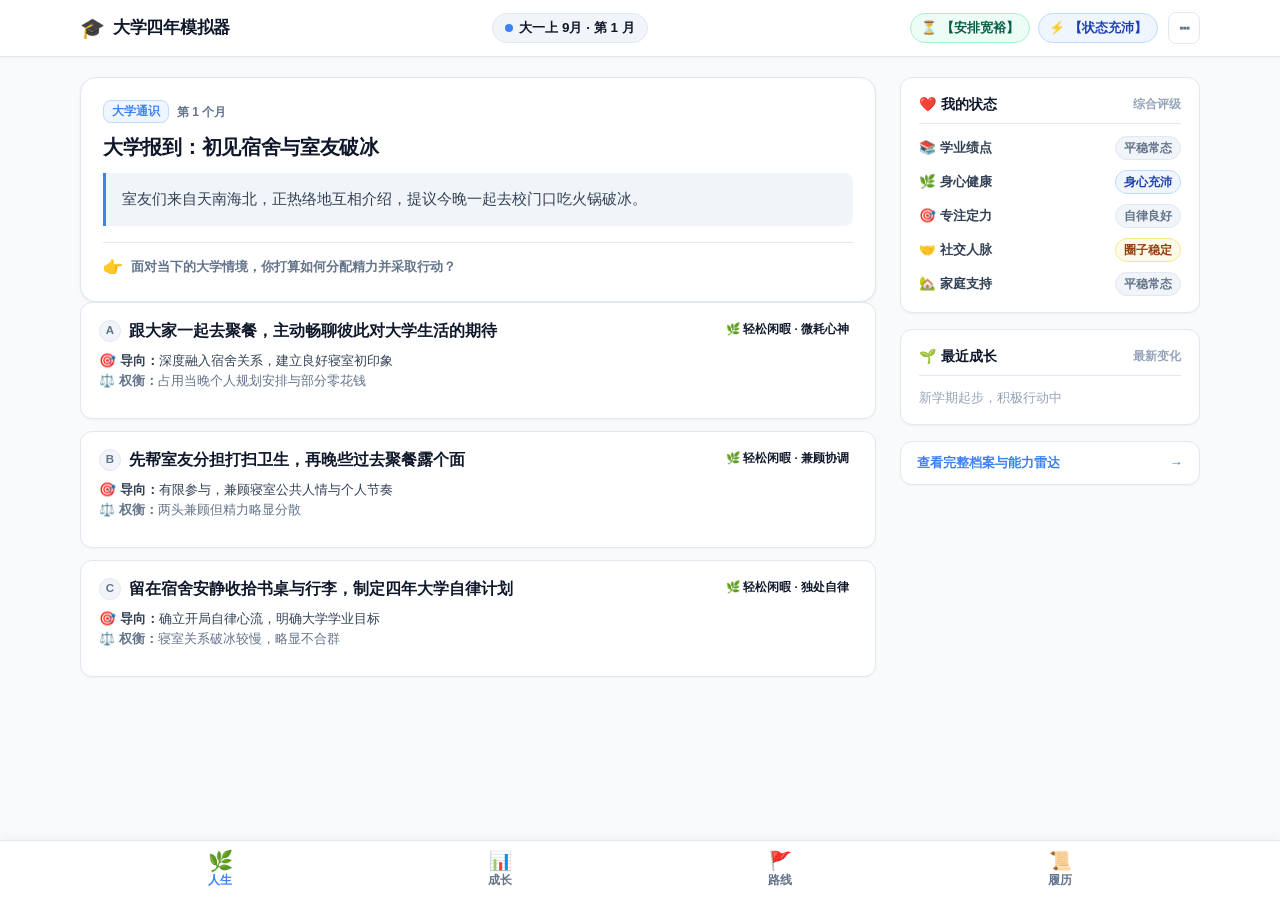
==== commit 062bbe82: "fix(flow/ux): restore multi-event execution within a single month and ensure purely qualitative UI r" ====
--- a/university-simulator-demo/index.html
+++ b/university-simulator-demo/index.html
@@ -25,13 +25,13 @@
       </div>
       <div class="top-bar-right">
         <div class="resource-group">
-          <div class="res-item res-tu" id="res-tu-chip" title="本月剩余自由时间 (Time Units)">
+          <div class="res-item res-tu" id="res-tu-chip" title="自由时间：本月自主安排时间">
             <span class="res-icon">⏳</span>
-            <span class="res-val" id="top-tu-val">8 TU</span>
-          </div>
-          <div class="res-item res-ep" id="res-ep-chip" title="当前精力 (Energy Points)">
+            <span class="res-val" id="top-tu-val">【安排宽裕】</span>
+          </div>
+          <div class="res-item res-ep" id="res-ep-chip" title="精力状态：当前身心精力充沛">
             <span class="res-icon">⚡</span>
-            <span class="res-val" id="top-ep-val">90 EP</span>
+            <span class="res-val" id="top-ep-val">【状态充沛】</span>
           </div>
         </div>
         <button class="btn-icon-menu" id="btn-open-menu" title="游戏设置与更多操作" aria-label="更多菜单">
@@ -78,12 +78,12 @@
             </div>
           </div>
 
-          <!-- 阶段 B: 月度结果结算卡 (Month Result Phase) -->
+          <!-- 阶段 B: 本次行动反馈卡 (Action Result Phase) -->
           <div class="month-result-view" id="month-result-view" style="display: none;">
             <div class="result-card">
               <div class="result-header">
-                <div class="result-badge">🌟 本月历程结算</div>
-                <h2 class="result-title" id="result-title">九月行动圆满结束</h2>
+                <div class="result-badge">🌟 本次行动反馈</div>
+                <h2 class="result-title" id="result-title">本次选择带来了新的变化</h2>
                 <div class="result-subtitle" id="result-subtitle">大学生活的脚步正在稳步向前</div>
               </div>
 
@@ -95,20 +95,25 @@
                 </div>
               </div>
 
-              <!-- 本月定性变化与收获 -->
+              <!-- 本次行动定性变化与收获 -->
               <div class="result-changes-box">
-                <div class="changes-label">📈 本月成长与影响：</div>
+                <div class="changes-label">📈 成长与影响：</div>
                 <div class="changes-tags-list" id="result-changes-list">
                   <!-- 动态填入翻译为人类语言的成长与损耗 -->
                 </div>
               </div>
 
-              <!-- 推进下月主按钮 -->
-              <div class="result-footer">
-                <button class="btn-primary-advance" id="btn-result-next-month">
-                  <span id="btn-next-month-text">进入下个月 (10月)</span>
-                  <span class="btn-arrow">&rarr;</span>
-                </button>
+              <!-- 推进操作按钮区 (动态渲染: 继续安排本月 / 结束本月) -->
+              <div class="result-footer" id="result-footer-actions">
+                <div class="result-actions-row">
+                  <button class="btn-primary-advance" id="btn-result-continue-month">
+                    <span>👉 继续安排本月</span>
+                  </button>
+                  <button class="btn-secondary-advance" id="btn-result-next-month">
+                    <span id="btn-next-month-text">结束本月，进入下个月</span>
+                    <span class="btn-arrow">&rarr;</span>
+                  </button>
+                </div>
               </div>
             </div>
           </div>
--- a/university-simulator-demo/css/style.css
+++ b/university-simulator-demo/css/style.css
@@ -64,8 +64,8 @@
   /* 布局宽度 tokens */
   --container-max-width: 1160px;
 
-  /* 字体系统 */
-  --font-sans: -apple-system, BlinkMacSystemFont, "Segoe UI", Roboto, "PingFang SC", "Hiragino Sans GB", "Microsoft YaHei", sans-serif;
+  /* 字体系统 (全平台兼顾: iOS / Android / Windows / macOS) */
+  --font-sans: -apple-system, BlinkMacSystemFont, "Segoe UI", Roboto, "Noto Sans SC", "Source Han Sans SC", "PingFang SC", "Hiragino Sans GB", "Microsoft YaHei", sans-serif;
   --font-mono: ui-monospace, SFMono-Regular, Menlo, Monaco, Consolas, monospace;
 }
 
@@ -82,6 +82,7 @@
   height: 100%;
   overflow-x: hidden;
   -webkit-text-size-adjust: 100%;
+  text-size-adjust: 100%;
 }
 
 body {
@@ -771,6 +772,46 @@
   box-shadow: var(--shadow-md);
 }
 
+.result-actions-row {
+  display: flex;
+  gap: 12px;
+  width: 100%;
+  flex-wrap: wrap;
+}
+
+.result-actions-row .btn-primary-advance {
+  flex: 1.2;
+  min-width: 180px;
+}
+
+.btn-secondary-advance {
+  flex: 1;
+  min-width: 160px;
+  background: var(--bg-card-subtle);
+  color: var(--text-body);
+  border: 1.5px solid var(--border-subtle);
+  padding: 14px 20px;
+  border-radius: var(--radius-card);
+  font-size: 0.94rem;
+  font-weight: 700;
+  cursor: pointer;
+  display: flex;
+  align-items: center;
+  justify-content: center;
+  gap: 8px;
+  transition: all 0.15s ease;
+}
+
+.btn-secondary-advance:hover {
+  background: #ffffff;
+  border-color: var(--border-focus);
+  color: var(--text-main);
+}
+
+.btn-secondary-advance:active {
+  transform: scale(0.985);
+}
+
 /* ================= 右侧人物简要状态 (Quick Status Sidebar) ================= */
 .quick-card {
   background: var(--bg-card);
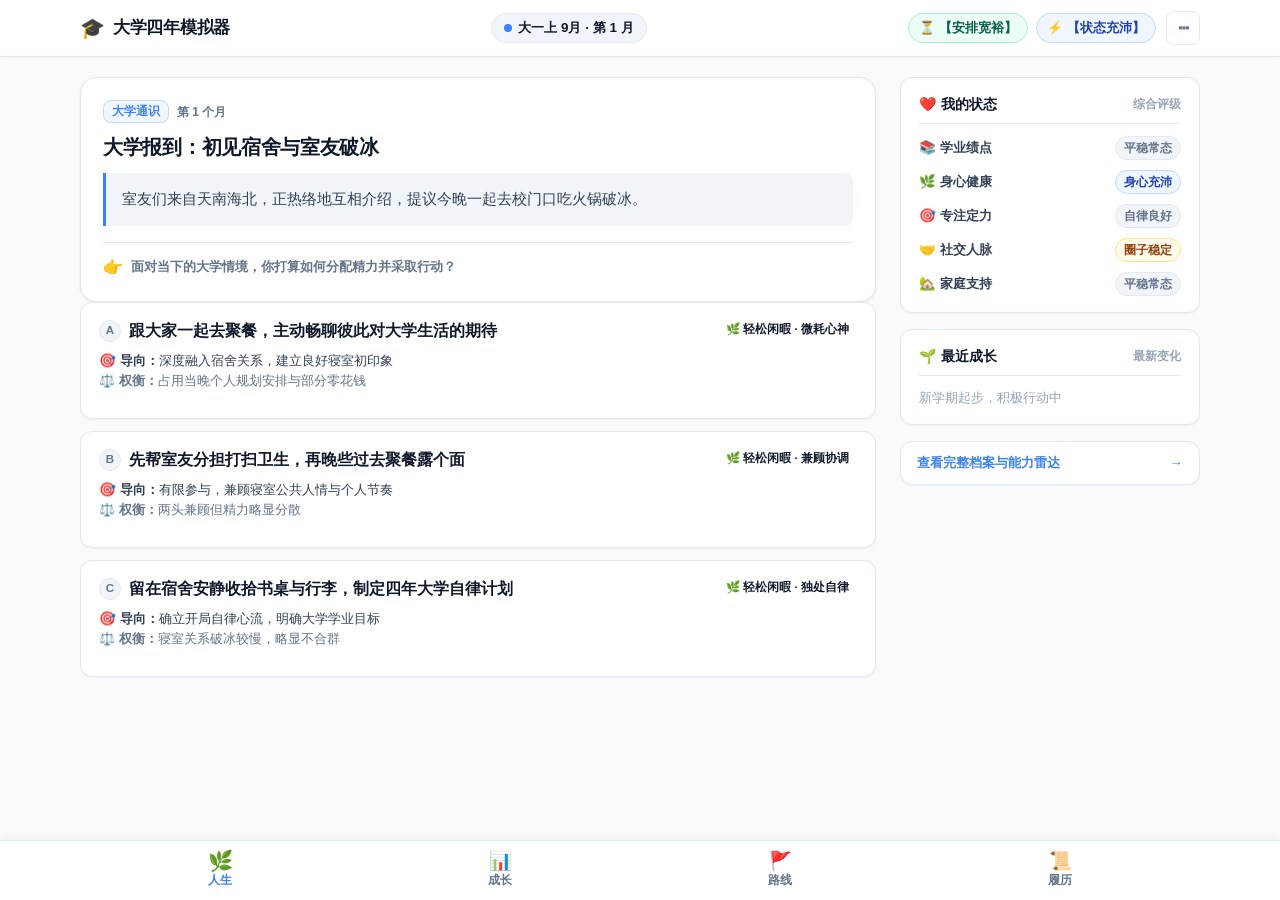
==== commit 81810eb6: "fix(cache): introduce unified query versioning (v=20260827-01) and cache-control revalidation to pre" ====
--- a/university-simulator-demo/index.html
+++ b/university-simulator-demo/index.html
@@ -3,9 +3,13 @@
 <head>
   <meta charset="UTF-8">
   <meta name="viewport" content="width=device-width, initial-scale=1.0, maximum-scale=1.0, user-scalable=no, viewport-fit=cover">
+  <meta http-equiv="Cache-Control" content="no-cache, must-revalidate">
+  <meta http-equiv="Pragma" content="no-cache">
+  <meta http-equiv="Expires" content="0">
   <title>大学四年模拟器 - 沉浸式人生模拟系统</title>
   <meta name="description" content="大学四年模拟器 - 体验真实大学四年的成长、抉择与人生轨迹">
-  <link rel="stylesheet" href="css/style.css">
+  <!-- Static Asset Version: 20260827-01 -->
+  <link rel="stylesheet" href="css/style.css?v=20260827-01">
 </head>
 <body>
   <!-- 顶部极简状态栏 (Top Status Bar) -->
@@ -369,10 +373,10 @@
     </div>
   </div>
 
-  <!-- 脚本载入 -->
-  <script src="js/state.js"></script>
-  <script src="js/engine.js"></script>
-  <script src="js/events_embed.js"></script>
-  <script src="js/app.js"></script>
+  <!-- 脚本载入 (统一静态资源版本: 20260827-01) -->
+  <script src="js/state.js?v=20260827-01"></script>
+  <script src="js/engine.js?v=20260827-01"></script>
+  <script src="js/events_embed.js?v=20260827-01"></script>
+  <script src="js/app.js?v=20260827-01"></script>
 </body>
 </html>
--- a/university-simulator-demo/css/style.css
+++ b/university-simulator-demo/css/style.css
@@ -1,12 +1,19 @@
 /* ==========================================================================
-   大学四年模拟器 - 沉浸式人生模拟系统响应式样式表 (style.css)
-   设计原则：
-   - 极简、现代、克制、轻游戏化 (聚焦当前人生、当前事件、单屏决策)
-   - 居中自适应容器，彻底消除左右偏移与横向溢出
-   - 完备支持 Desktop (>1024px)、Tablet (768~1023px)、Mobile (<768px)
-   - 原生 App 级触控体验：支持 iOS Safe Area、触摸反馈、防误选与 Bottom Sheet
+   大学四年模拟器 - 沉浸式人生模拟系统全端响应式样式表 (style.css)
+   
+   【分区架构】：
+   1. Design Tokens & CSS Variables
+   2. Base Reset & Global Typography (Touch, Safe Area & Font Fallbacks)
+   3. Desktop Layout & Components (Base Layout >= 1200px)
+   4. Tablet Layout (768px ~ 1199px - Landscape & Portrait)
+   5. Mobile Layout (< 768px - Portrait Single Column & Touch Ergonomics)
+   6. Small Mobile Optimization (<= 380px - iPhone SE / 320x568 / 360x640)
+   7. Mobile Landscape Optimization (max-height <= 500px)
+   8. Modals, Bottom Sheets & Overlay System
+   9. Heptagon SVG Radar Chart
    ========================================================================== */
 
+/* ================= 1. Design Tokens & CSS Variables ================= */
 :root {
   /* 基础中性色彩 */
   --bg-app: #f8fafc;
@@ -61,15 +68,17 @@
   --radius-lg: 16px;
   --radius-full: 9999px;
 
-  /* 布局宽度 tokens */
+  /* 布局尺寸 tokens */
   --container-max-width: 1160px;
+  --top-bar-height: 56px;
+  --bottom-nav-height: 60px;
 
   /* 字体系统 (全平台兼顾: iOS / Android / Windows / macOS) */
-  --font-sans: -apple-system, BlinkMacSystemFont, "Segoe UI", Roboto, "Noto Sans SC", "Source Han Sans SC", "PingFang SC", "Hiragino Sans GB", "Microsoft YaHei", sans-serif;
+  --font-sans: -apple-system, BlinkMacSystemFont, "Segoe UI", Roboto, "Noto Sans SC", "Source Han Sans SC", "PingFang SC", "Hiragino Sans GB", "Microsoft YaHei", "Helvetica Neue", Arial, sans-serif;
   --font-mono: ui-monospace, SFMono-Regular, Menlo, Monaco, Consolas, monospace;
 }
 
-/* 全局重置与容器基础 */
+/* ================= 2. Base Reset & Global Typography ================= */
 *, *::before, *::after {
   box-sizing: border-box;
   margin: 0;
@@ -108,14 +117,18 @@
 button {
   user-select: none;
   -webkit-user-select: none;
+  cursor: pointer;
 }
 
 img, svg {
   max-width: 100%;
   height: auto;
-}
-
-/* ================= 顶部极简状态栏 (Top Bar) ================= */
+  display: block;
+}
+
+/* ================= 3. Desktop Layout & Components (Base >= 1200px) ================= */
+
+/* 顶部状态栏 */
 .top-bar {
   width: 100%;
   background: var(--bg-card);
@@ -132,7 +145,7 @@
   max-width: var(--container-max-width);
   margin: 0 auto;
   padding: 0 20px;
-  height: 56px;
+  height: var(--top-bar-height);
   display: flex;
   justify-content: space-between;
   align-items: center;
@@ -216,6 +229,7 @@
   font-size: 0.8rem;
   font-weight: 700;
   white-space: nowrap;
+  user-select: none;
 }
 
 .res-tu {
@@ -233,14 +247,14 @@
 .btn-icon-menu {
   background: transparent;
   border: 1px solid var(--border-subtle);
-  width: 32px;
-  height: 32px;
+  width: 34px;
+  height: 34px;
   border-radius: var(--radius-sm);
   display: inline-flex;
   align-items: center;
   justify-content: center;
   cursor: pointer;
-  font-size: 1.1rem;
+  font-size: 1.15rem;
   font-weight: bold;
   color: var(--text-muted);
   transition: all 0.15s;
@@ -257,13 +271,13 @@
   border-color: var(--border-focus);
 }
 
-/* ================= 主内容容器 ================= */
+/* 主内容容器 */
 .app-main {
   flex: 1;
   width: 100%;
   max-width: var(--container-max-width);
   margin: 0 auto;
-  padding: 20px 20px calc(76px + env(safe-area-inset-bottom, 0px)) 20px;
+  padding: 20px 20px calc(var(--bottom-nav-height) + env(safe-area-inset-bottom, 0px) + 16px) 20px;
   min-width: 0;
 }
 
@@ -308,7 +322,7 @@
   margin-top: 2px;
 }
 
-/* ================= 页面 1: 人生 (Life Layout) ================= */
+/* ================= 页面 1: 人生 (Life View) ================= */
 .life-layout {
   display: grid;
   grid-template-columns: minmax(0, 1fr) 300px;
@@ -334,7 +348,7 @@
   width: 100%;
 }
 
-/* 多事件切换胶囊 (自适应横向滚动条) */
+/* 多事件切换胶囊条 */
 .event-switch-bar {
   display: flex;
   align-items: center;
@@ -400,7 +414,7 @@
   border-color: var(--primary);
 }
 
-/* 当前主事件卡 (Current Event Card) */
+/* 当前主事件卡 */
 .current-event-card {
   background: var(--bg-card);
   border: 1px solid var(--border-card);
@@ -474,7 +488,7 @@
   font-size: 1rem;
 }
 
-/* 行动选择卡片 (Action Cards Grid) */
+/* 行动选项卡片列表 */
 .action-cards-grid {
   display: flex;
   flex-direction: column;
@@ -497,6 +511,7 @@
   position: relative;
   width: 100%;
   min-width: 0;
+  min-height: 44px;
 }
 
 .action-card:hover:not(.disabled) {
@@ -521,6 +536,7 @@
   justify-content: space-between;
   align-items: flex-start;
   gap: 10px;
+  flex-wrap: wrap;
 }
 
 .action-card-title {
@@ -597,17 +613,6 @@
   color: var(--text-muted);
 }
 
-.action-cost-item {
-  display: inline-flex;
-  align-items: center;
-  gap: 3px;
-  white-space: nowrap;
-  background: var(--bg-card-subtle);
-  padding: 2px 8px;
-  border-radius: var(--radius-sm);
-  border: 1px solid var(--border-subtle);
-}
-
 .action-disabled-hint {
   color: var(--danger);
   font-size: 0.76rem;
@@ -620,7 +625,7 @@
   font-weight: 700;
 }
 
-/* ================= 阶段 B: 月度结果结算卡 (Month Result Phase) ================= */
+/* 行动结果反馈卡 (Action Result Feedback Phase) */
 .month-result-view {
   animation: fadeIn 0.25s ease-out;
   width: 100%;
@@ -745,6 +750,18 @@
   border: 1px solid #c7d2fe;
 }
 
+.result-actions-row {
+  display: flex;
+  gap: 12px;
+  width: 100%;
+  flex-wrap: wrap;
+}
+
+.result-actions-row .btn-primary-advance {
+  flex: 1.2;
+  min-width: 180px;
+}
+
 .btn-primary-advance {
   width: 100%;
   background: var(--primary);
@@ -760,6 +777,7 @@
   justify-content: center;
   gap: 8px;
   box-shadow: var(--shadow-sm);
+  min-height: 44px;
   transition: all 0.2s cubic-bezier(0.4, 0, 0.2, 1);
 }
 
@@ -770,18 +788,6 @@
 .btn-primary-advance:hover {
   background: var(--primary-hover);
   box-shadow: var(--shadow-md);
-}
-
-.result-actions-row {
-  display: flex;
-  gap: 12px;
-  width: 100%;
-  flex-wrap: wrap;
-}
-
-.result-actions-row .btn-primary-advance {
-  flex: 1.2;
-  min-width: 180px;
 }
 
 .btn-secondary-advance {
@@ -799,6 +805,7 @@
   align-items: center;
   justify-content: center;
   gap: 8px;
+  min-height: 44px;
   transition: all 0.15s ease;
 }
 
@@ -812,7 +819,7 @@
   transform: scale(0.985);
 }
 
-/* ================= 右侧人物简要状态 (Quick Status Sidebar) ================= */
+/* 右侧人物简要状态 (Quick Status Sidebar) */
 .quick-card {
   background: var(--bg-card);
   border: 1px solid var(--border-card);
@@ -914,6 +921,7 @@
   align-items: center;
   justify-content: space-between;
   cursor: pointer;
+  min-height: 44px;
   transition: all 0.15s;
   box-shadow: var(--shadow-xs);
   width: 100%;
@@ -1082,6 +1090,7 @@
   flex-wrap: wrap;
   gap: 10px;
   cursor: pointer;
+  min-height: 44px;
 }
 
 .route-title-group {
@@ -1131,6 +1140,9 @@
   color: var(--text-muted);
   cursor: pointer;
   white-space: nowrap;
+  min-height: 32px;
+  display: inline-flex;
+  align-items: center;
 }
 
 .route-summary-text {
@@ -1191,7 +1203,7 @@
 .subtab-btn {
   background: transparent;
   border: 1px solid var(--border-subtle);
-  padding: 6px 14px;
+  padding: 8px 16px;
   border-radius: var(--radius-full);
   font-size: 0.82rem;
   font-weight: 700;
@@ -1200,6 +1212,7 @@
   white-space: nowrap;
   transition: all 0.15s;
   flex-shrink: 0;
+  min-height: 38px;
 }
 
 .subtab-btn:hover {
@@ -1340,7 +1353,7 @@
   overflow-wrap: anywhere;
 }
 
-.project-card-role {
+.project-role-tag {
   background: var(--bg-card-subtle);
   border: 1px solid var(--border-subtle);
   font-size: 0.72rem;
@@ -1351,8 +1364,9 @@
   white-space: nowrap;
 }
 
-.project-card-desc {
-  font-size: 0.84rem;
+.project-desc-bullets {
+  padding-left: 18px;
+  font-size: 0.82rem;
   color: var(--text-body);
   line-height: 1.6;
   overflow-wrap: anywhere;
@@ -1365,7 +1379,7 @@
   left: 0;
   right: 0;
   width: 100%;
-  height: 60px;
+  height: var(--bottom-nav-height);
   background: var(--bg-card);
   border-top: 1px solid var(--border-subtle);
   z-index: 100;
@@ -1398,6 +1412,7 @@
   cursor: pointer;
   color: var(--text-muted);
   transition: all 0.15s;
+  min-height: 44px;
 }
 
 .nav-icon {
@@ -1422,7 +1437,7 @@
   transform: scale(1.1);
 }
 
-/* ================= 弹窗系统样式 (Modal System) ================= */
+/* ================= 8. Modals, Bottom Sheets & Overlay System ================= */
 .modal-overlay {
   position: fixed;
   top: 0;
@@ -1470,11 +1485,16 @@
 .btn-close {
   background: transparent;
   border: none;
-  font-size: 1.3rem;
+  font-size: 1.4rem;
   line-height: 1;
   color: var(--text-muted);
   cursor: pointer;
-  padding: 4px 8px;
+  padding: 6px 10px;
+  min-width: 44px;
+  min-height: 44px;
+  display: inline-flex;
+  align-items: center;
+  justify-content: center;
 }
 
 .btn-close:hover {
@@ -1499,6 +1519,7 @@
   border-radius: var(--radius-card);
   text-align: left;
   cursor: pointer;
+  min-height: 48px;
   transition: all 0.15s;
 }
 
@@ -1564,12 +1585,13 @@
 .btn-debug-preset {
   background: #fff;
   border: 1px solid var(--border-subtle);
-  padding: 8px 12px;
+  padding: 10px 12px;
   border-radius: var(--radius-sm);
   font-size: 0.84rem;
   font-weight: 700;
   text-align: left;
   cursor: pointer;
+  min-height: 44px;
   transition: all 0.15s;
 }
 
@@ -1582,15 +1604,18 @@
 .debug-jump-row {
   display: flex;
   gap: 10px;
+  flex-wrap: wrap;
 }
 
 .debug-select {
   flex: 1;
+  min-width: 140px;
   padding: 8px 12px;
   border: 1px solid var(--border-subtle);
   border-radius: var(--radius-sm);
   font-size: 0.84rem;
   background: #fff;
+  min-height: 44px;
 }
 
 .btn-debug-action {
@@ -1602,6 +1627,7 @@
   font-size: 0.84rem;
   font-weight: 700;
   cursor: pointer;
+  min-height: 44px;
 }
 
 .debug-ending-btns {
@@ -1613,10 +1639,11 @@
 .btn-ending-test {
   background: #fff;
   border: 1px solid var(--border-subtle);
-  padding: 4px 8px;
+  padding: 6px 10px;
   border-radius: var(--radius-sm);
   font-size: 0.76rem;
   cursor: pointer;
+  min-height: 36px;
 }
 
 .btn-ending-test:hover {
@@ -1630,12 +1657,15 @@
   padding: 12px;
   border-radius: var(--radius-sm);
   font-size: 0.72rem;
-  max-height: 180px;
+  max-height: 220px;
   overflow-y: auto;
   font-family: var(--font-mono);
-}
-
-/* ================= 毕业大结局与简历弹窗 (Resume Modal) ================= */
+  white-space: pre-wrap;
+  overflow-wrap: anywhere;
+  word-break: break-all;
+}
+
+/* 毕业大结局与简历弹窗 (Resume Modal) */
 .resume-modal-card {
   max-width: 860px;
 }
@@ -1664,6 +1694,7 @@
   font-weight: 700;
   color: var(--text-body);
   cursor: pointer;
+  min-height: 38px;
 }
 
 .resume-tab-btn.active {
@@ -1675,11 +1706,16 @@
 .btn-close-modal {
   background: transparent;
   border: none;
-  font-size: 1.4rem;
+  font-size: 1.5rem;
   line-height: 1;
   color: var(--text-muted);
   cursor: pointer;
-  padding: 4px 8px;
+  padding: 6px 10px;
+  min-width: 44px;
+  min-height: 44px;
+  display: inline-flex;
+  align-items: center;
+  justify-content: center;
 }
 
 .resume-modal-body {
@@ -1901,7 +1937,7 @@
   overflow-wrap: anywhere;
 }
 
-/* ================= 七维多边形雷达图 (Heptagon SVG Radar) ================= */
+/* ================= 9. Heptagon SVG Radar Chart ================= */
 .radar-chart-container {
   display: flex;
   justify-content: center;
@@ -1964,10 +2000,12 @@
   fill: var(--primary);
 }
 
-/* ================= 响应式与全端适配 (Responsive Rules) ================= */
-
-/* 1. Tablet 中等屏幕 (768px ~ 1023px) */
-@media (max-width: 1023px) {
+/* ================= 4. Tablet Layout (768px ~ 1199px) ================= */
+@media (min-width: 768px) and (max-width: 1199px) {
+  .app-main {
+    padding: 18px 16px calc(var(--bottom-nav-height) + env(safe-area-inset-bottom, 0px) + 16px) 16px;
+  }
+
   .life-layout {
     grid-template-columns: 1fr;
     gap: 20px;
@@ -1982,31 +2020,41 @@
   .btn-link-growth {
     grid-column: 1 / -1;
   }
-}
-
-/* 2. Mobile 移动端 (< 768px) */
+
+  .capabilities-grid {
+    grid-template-columns: repeat(2, 1fr);
+  }
+}
+
+/* ================= 5. Mobile Layout (< 768px - Single Column) ================= */
 @media (max-width: 767px) {
   .top-bar-inner {
-    padding: 0 14px;
+    padding: 0 12px;
     height: 52px;
+    gap: 8px;
   }
 
   .brand-title {
-    font-size: 0.96rem;
+    font-size: 0.94rem;
   }
 
   .stage-badge {
-    font-size: 0.78rem;
-    padding: 3px 10px;
-  }
-
-  .res-item {
     font-size: 0.76rem;
     padding: 3px 8px;
   }
 
+  .res-item {
+    font-size: 0.74rem;
+    padding: 3px 7px;
+  }
+
   .app-main {
-    padding: 14px 12px calc(76px + env(safe-area-inset-bottom, 0px)) 12px;
+    padding: 14px 12px calc(var(--bottom-nav-height) + env(safe-area-inset-bottom, 0px) + 16px) 12px;
+  }
+
+  .life-layout {
+    grid-template-columns: 1fr;
+    gap: 16px;
   }
 
   .life-sidebar-col {
@@ -2014,7 +2062,7 @@
   }
 
   .current-event-card {
-    padding: 18px 16px;
+    padding: 16px 14px;
     border-radius: var(--radius-card);
   }
 
@@ -2039,12 +2087,23 @@
   }
 
   .result-card {
-    padding: 20px 16px;
+    padding: 18px 14px;
     border-radius: var(--radius-card);
   }
 
   .result-title {
     font-size: 1.15rem;
+  }
+
+  .result-actions-row {
+    flex-direction: column;
+    gap: 8px;
+  }
+
+  .result-actions-row .btn-primary-advance,
+  .result-actions-row .btn-secondary-advance {
+    width: 100%;
+    min-width: 100%;
   }
 
   .outcome-details-grid {
@@ -2053,7 +2112,7 @@
   }
 
   .standard-resume {
-    padding: 16px 14px;
+    padding: 16px 12px;
   }
 
   .resume-paper-header {
@@ -2076,76 +2135,6 @@
 
   .radar-label-sub {
     font-size: 8.5px;
-  }
-}
-
-/* 3. Small Mobile 窄屏手机 (< 540px) */
-@media (max-width: 540px) {
-  .top-bar-inner {
-    padding: 0 10px;
-    gap: 6px;
-  }
-
-  .brand-title {
-    font-size: 0.9rem;
-  }
-
-  .brand-icon {
-    font-size: 1.1rem;
-  }
-
-  .stage-badge {
-    font-size: 0.74rem;
-    padding: 2px 7px;
-    gap: 4px;
-  }
-
-  .stage-dot {
-    width: 6px;
-    height: 6px;
-  }
-
-  .resource-group {
-    gap: 4px;
-  }
-
-  .res-item {
-    font-size: 0.72rem;
-    padding: 2px 6px;
-    gap: 2px;
-  }
-
-  .btn-icon-menu {
-    width: 28px;
-    height: 28px;
-    font-size: 0.95rem;
-  }
-
-  .action-footer-row {
-    flex-direction: column;
-    align-items: flex-start;
-    gap: 6px;
-  }
-
-  .action-cost-tags {
-    width: 100%;
-    justify-content: flex-start;
-  }
-
-  .bottom-nav {
-    height: 56px;
-  }
-
-  .bottom-nav-inner {
-    padding: 0 6px;
-  }
-
-  .nav-icon {
-    font-size: 1.05rem;
-  }
-
-  .nav-text {
-    font-size: 0.72rem;
   }
 
   /* 移动端模态弹窗化为底部抽屉 Bottom Sheet */
@@ -2171,12 +2160,21 @@
     padding: 14px 16px;
   }
 
+  .resume-modal-card {
+    max-height: 92dvh;
+  }
+
+  .resume-modal-body {
+    max-height: calc(92dvh - 56px);
+    padding: 16px 14px;
+  }
+
   .parents-outcome-card {
-    padding: 16px 14px;
+    padding: 16px 12px;
   }
 
   .outcome-destination-banner {
-    padding: 12px 14px;
+    padding: 12px 10px;
   }
 
   .outcome-dest-name {
@@ -2191,3 +2189,105 @@
     font-size: 1.3rem;
   }
 }
+
+/* ================= 6. Small Mobile Optimization (<= 380px) ================= */
+@media (max-width: 380px) {
+  .top-bar-inner {
+    padding: 0 8px;
+    gap: 4px;
+  }
+
+  .brand-title {
+    font-size: 0.88rem;
+  }
+
+  .brand-icon {
+    font-size: 1.05rem;
+  }
+
+  .stage-badge {
+    font-size: 0.72rem;
+    padding: 2px 6px;
+    gap: 3px;
+  }
+
+  .stage-dot {
+    width: 5px;
+    height: 5px;
+  }
+
+  .resource-group {
+    gap: 3px;
+  }
+
+  .res-item {
+    font-size: 0.7rem;
+    padding: 2px 5px;
+    gap: 2px;
+  }
+
+  .btn-icon-menu {
+    width: 28px;
+    height: 28px;
+    font-size: 0.95rem;
+  }
+
+  .action-card {
+    padding: 12px 10px;
+  }
+
+  .action-footer-row {
+    flex-direction: column;
+    align-items: flex-start;
+    gap: 6px;
+  }
+
+  .bottom-nav {
+    height: 54px;
+  }
+
+  .bottom-nav-inner {
+    padding: 0 4px;
+  }
+
+  .nav-icon {
+    font-size: 1rem;
+  }
+
+  .nav-text {
+    font-size: 0.7rem;
+  }
+}
+
+/* ================= 7. Mobile Landscape Optimization (max-height <= 500px) ================= */
+@media (max-height: 500px) and (orientation: landscape) {
+  :root {
+    --top-bar-height: 44px;
+    --bottom-nav-height: 48px;
+  }
+
+  .top-bar-inner {
+    height: 44px;
+  }
+
+  .app-main {
+    padding-top: 10px;
+    padding-bottom: calc(48px + env(safe-area-inset-bottom, 0px) + 12px);
+  }
+
+  .bottom-nav {
+    height: 48px;
+  }
+
+  .modal-card {
+    max-height: 94dvh;
+  }
+
+  .resume-modal-body {
+    max-height: calc(94dvh - 50px);
+  }
+
+  .radar-chart-svg {
+    max-width: 240px;
+  }
+}
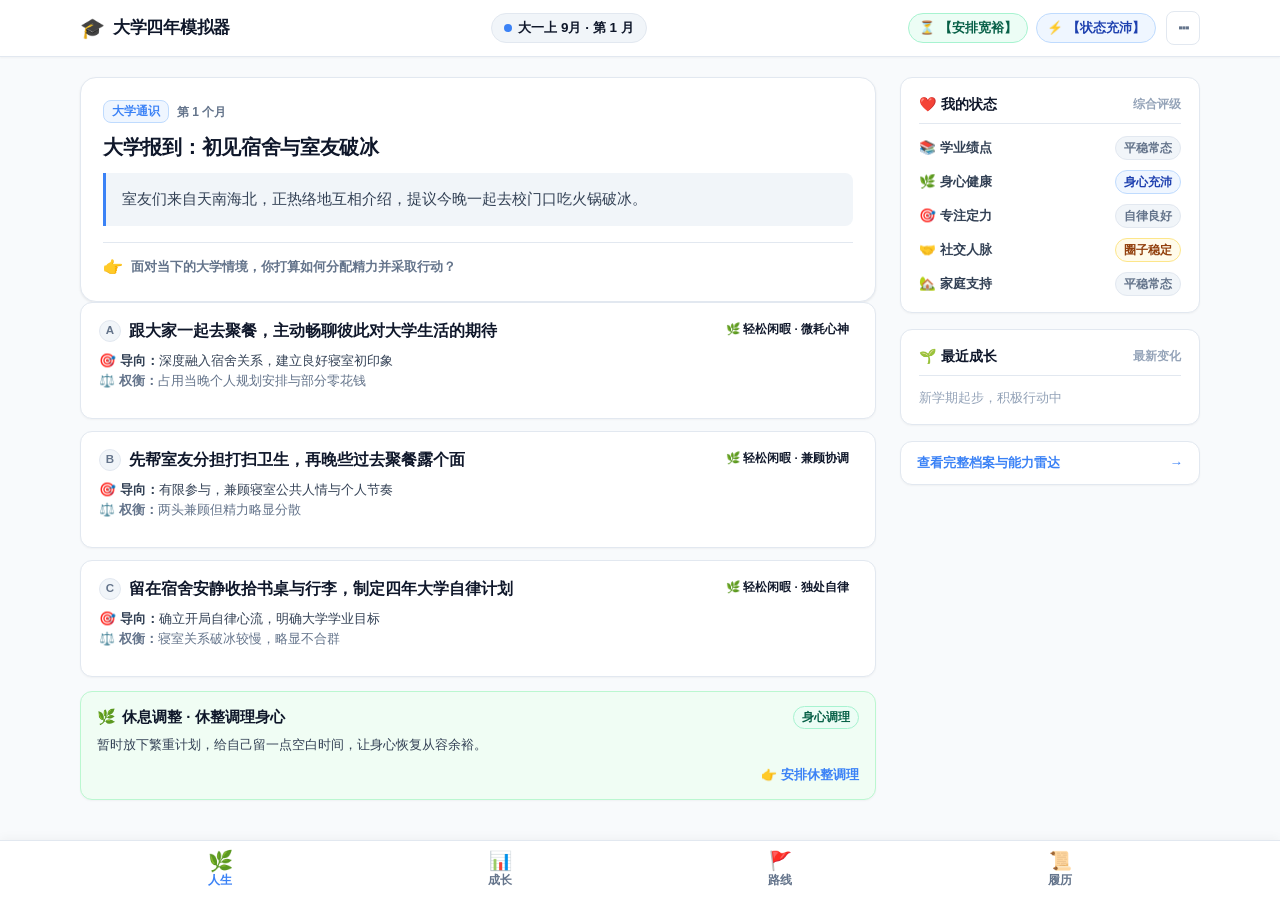
==== commit b53ccec0: "fix(energy): remove route residence EPCost, implement applyRest() action and recovery_lock state mac" ====
--- a/university-simulator-demo/index.html
+++ b/university-simulator-demo/index.html
@@ -8,8 +8,8 @@
   <meta http-equiv="Expires" content="0">
   <title>大学四年模拟器 - 沉浸式人生模拟系统</title>
   <meta name="description" content="大学四年模拟器 - 体验真实大学四年的成长、抉择与人生轨迹">
-  <!-- Static Asset Version: 20260827-01 -->
-  <link rel="stylesheet" href="css/style.css?v=20260827-01">
+  <!-- Static Asset Version: 20260827-02 -->
+  <link rel="stylesheet" href="css/style.css?v=20260827-02">
 </head>
 <body>
   <!-- 顶部极简状态栏 (Top Status Bar) -->
@@ -79,6 +79,11 @@
             <!-- 可选行动卡片列表 -->
             <div class="action-cards-grid" id="action-cards-grid">
               <!-- 动态填充 3~4 个 Action Card -->
+            </div>
+
+            <!-- 系统通用行动：休息调整 -->
+            <div class="system-rest-section" id="system-rest-section">
+              <!-- 动态填充 🌿 休息调整卡片 -->
             </div>
           </div>
 
@@ -373,10 +378,10 @@
     </div>
   </div>
 
-  <!-- 脚本载入 (统一静态资源版本: 20260827-01) -->
-  <script src="js/state.js?v=20260827-01"></script>
-  <script src="js/engine.js?v=20260827-01"></script>
-  <script src="js/events_embed.js?v=20260827-01"></script>
-  <script src="js/app.js?v=20260827-01"></script>
+  <!-- 脚本载入 (统一静态资源版本: 20260827-02) -->
+  <script src="js/state.js?v=20260827-02"></script>
+  <script src="js/engine.js?v=20260827-02"></script>
+  <script src="js/events_embed.js?v=20260827-02"></script>
+  <script src="js/app.js?v=20260827-02"></script>
 </body>
 </html>
--- a/university-simulator-demo/css/style.css
+++ b/university-simulator-demo/css/style.css
@@ -625,6 +625,111 @@
   font-weight: 700;
 }
 
+/* 系统级通用行动卡：休息调整 */
+.system-rest-section {
+  margin-top: 14px;
+  width: 100%;
+  min-width: 0;
+}
+
+.rest-action-card {
+  background: #f0fdf4;
+  border: 1.5px solid #bbf7d0;
+  border-radius: var(--radius-card);
+  padding: 14px 16px;
+  cursor: pointer;
+  transition: all 0.18s cubic-bezier(0.4, 0, 0.2, 1);
+  display: flex;
+  flex-direction: column;
+  gap: 6px;
+  box-shadow: var(--shadow-xs);
+  width: 100%;
+  min-width: 0;
+  min-height: 44px;
+}
+
+.rest-action-card:hover:not(.disabled) {
+  border-color: #22c55e;
+  background: #dcfce7;
+  transform: translateY(-2px);
+  box-shadow: var(--shadow-md);
+}
+
+.rest-action-card:active:not(.disabled) {
+  transform: scale(0.985);
+}
+
+.rest-action-card.disabled {
+  opacity: 0.55;
+  cursor: not-allowed;
+  background: var(--bg-card-subtle);
+  border-color: var(--border-subtle);
+}
+
+.rest-action-card.recovery-highlight {
+  border-color: #f59e0b;
+  background: #fffbeb;
+  box-shadow: 0 0 0 2px rgba(245, 158, 11, 0.25);
+}
+
+.rest-card-head {
+  display: flex;
+  justify-content: space-between;
+  align-items: center;
+  gap: 8px;
+  flex-wrap: wrap;
+}
+
+.rest-card-title {
+  font-size: 0.94rem;
+  font-weight: 800;
+  color: var(--text-main);
+  display: flex;
+  align-items: center;
+  gap: 6px;
+}
+
+.rest-badge {
+  font-size: 0.72rem;
+  font-weight: 700;
+  padding: 2px 8px;
+  border-radius: var(--radius-full);
+  white-space: nowrap;
+}
+
+.rest-badge-normal {
+  background: var(--success-light);
+  color: #065f46;
+  border: 1px solid var(--success-border);
+}
+
+.rest-badge-urgent {
+  background: #fef2f2;
+  color: #991b1b;
+  border: 1px solid #fecaca;
+}
+
+.rest-desc-text {
+  font-size: 0.84rem;
+  color: var(--text-body);
+  line-height: 1.5;
+  overflow-wrap: anywhere;
+  word-break: normal;
+}
+
+.rest-card-footer {
+  display: flex;
+  justify-content: flex-end;
+  align-items: center;
+  margin-top: 4px;
+}
+
+.rest-cta-text {
+  font-size: 0.8rem;
+  font-weight: 700;
+  color: var(--primary);
+}
+
 /* 行动结果反馈卡 (Action Result Feedback Phase) */
 .month-result-view {
   animation: fadeIn 0.25s ease-out;
